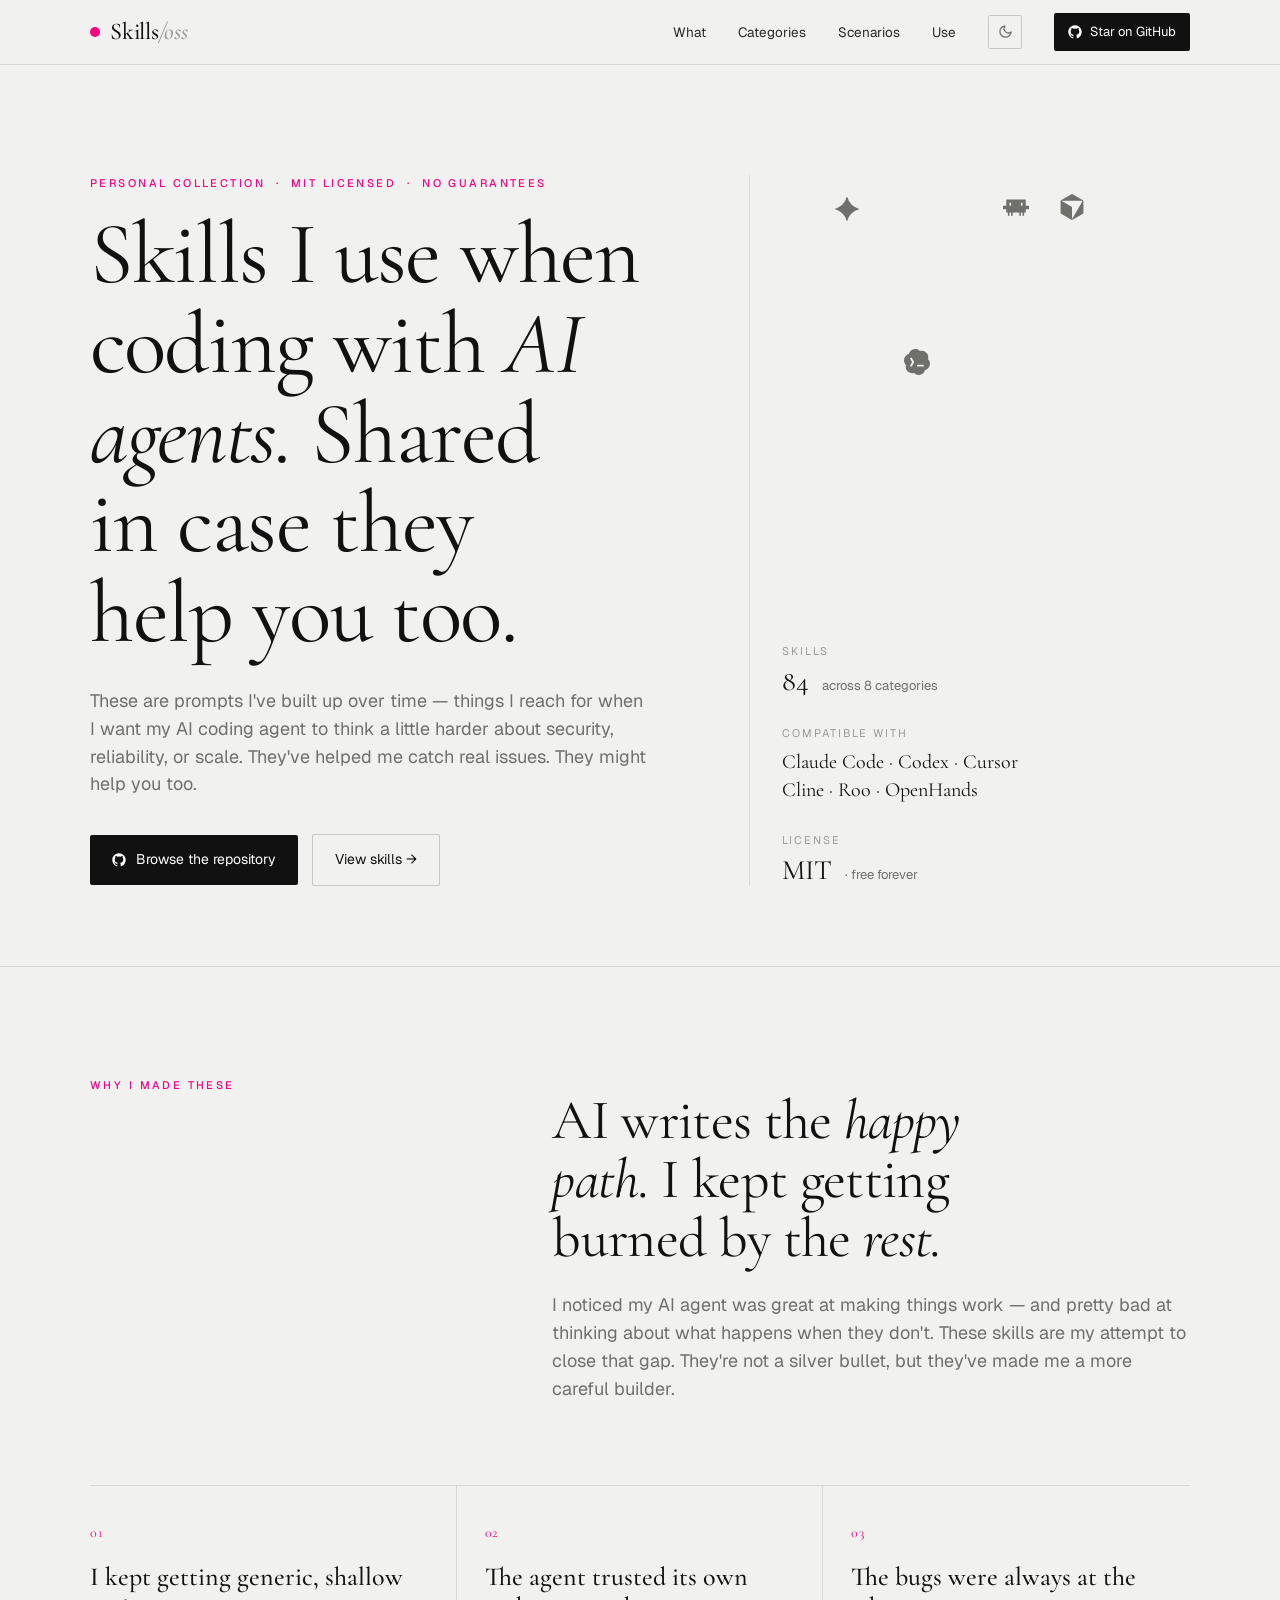
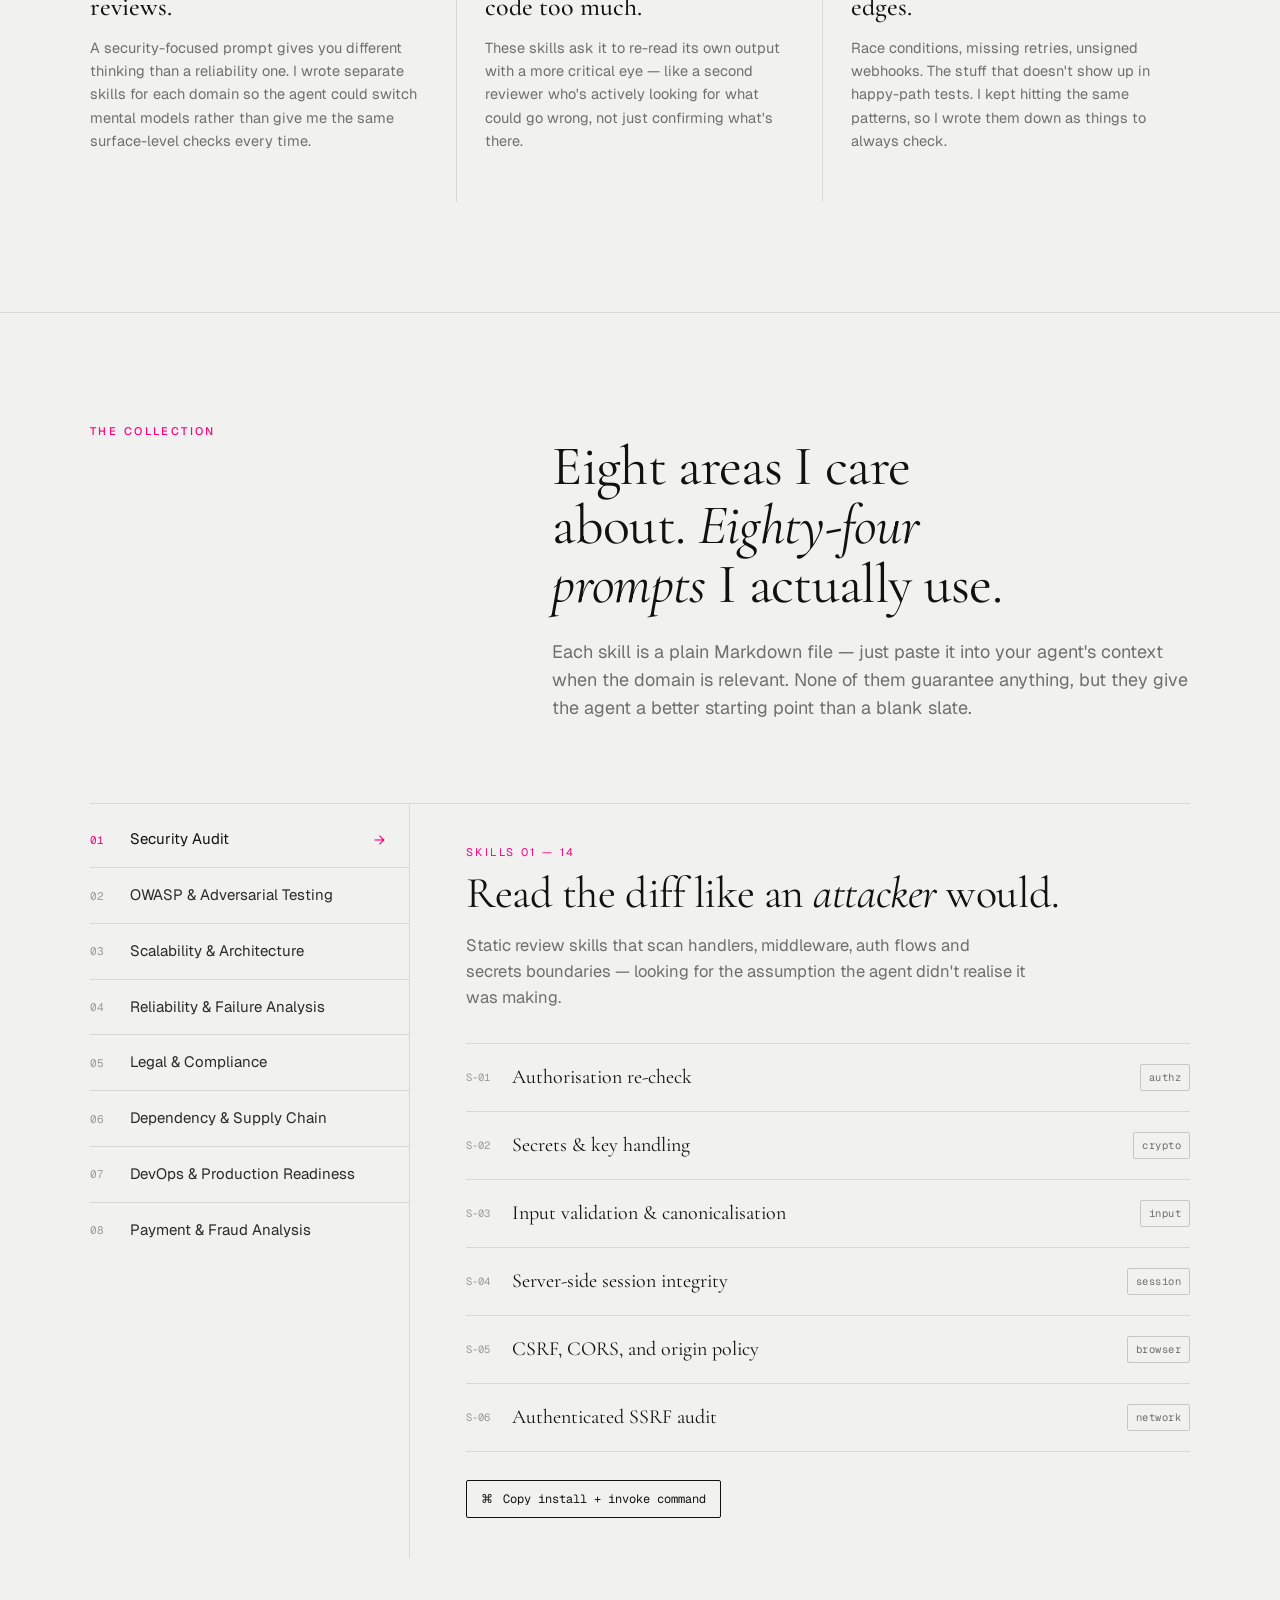
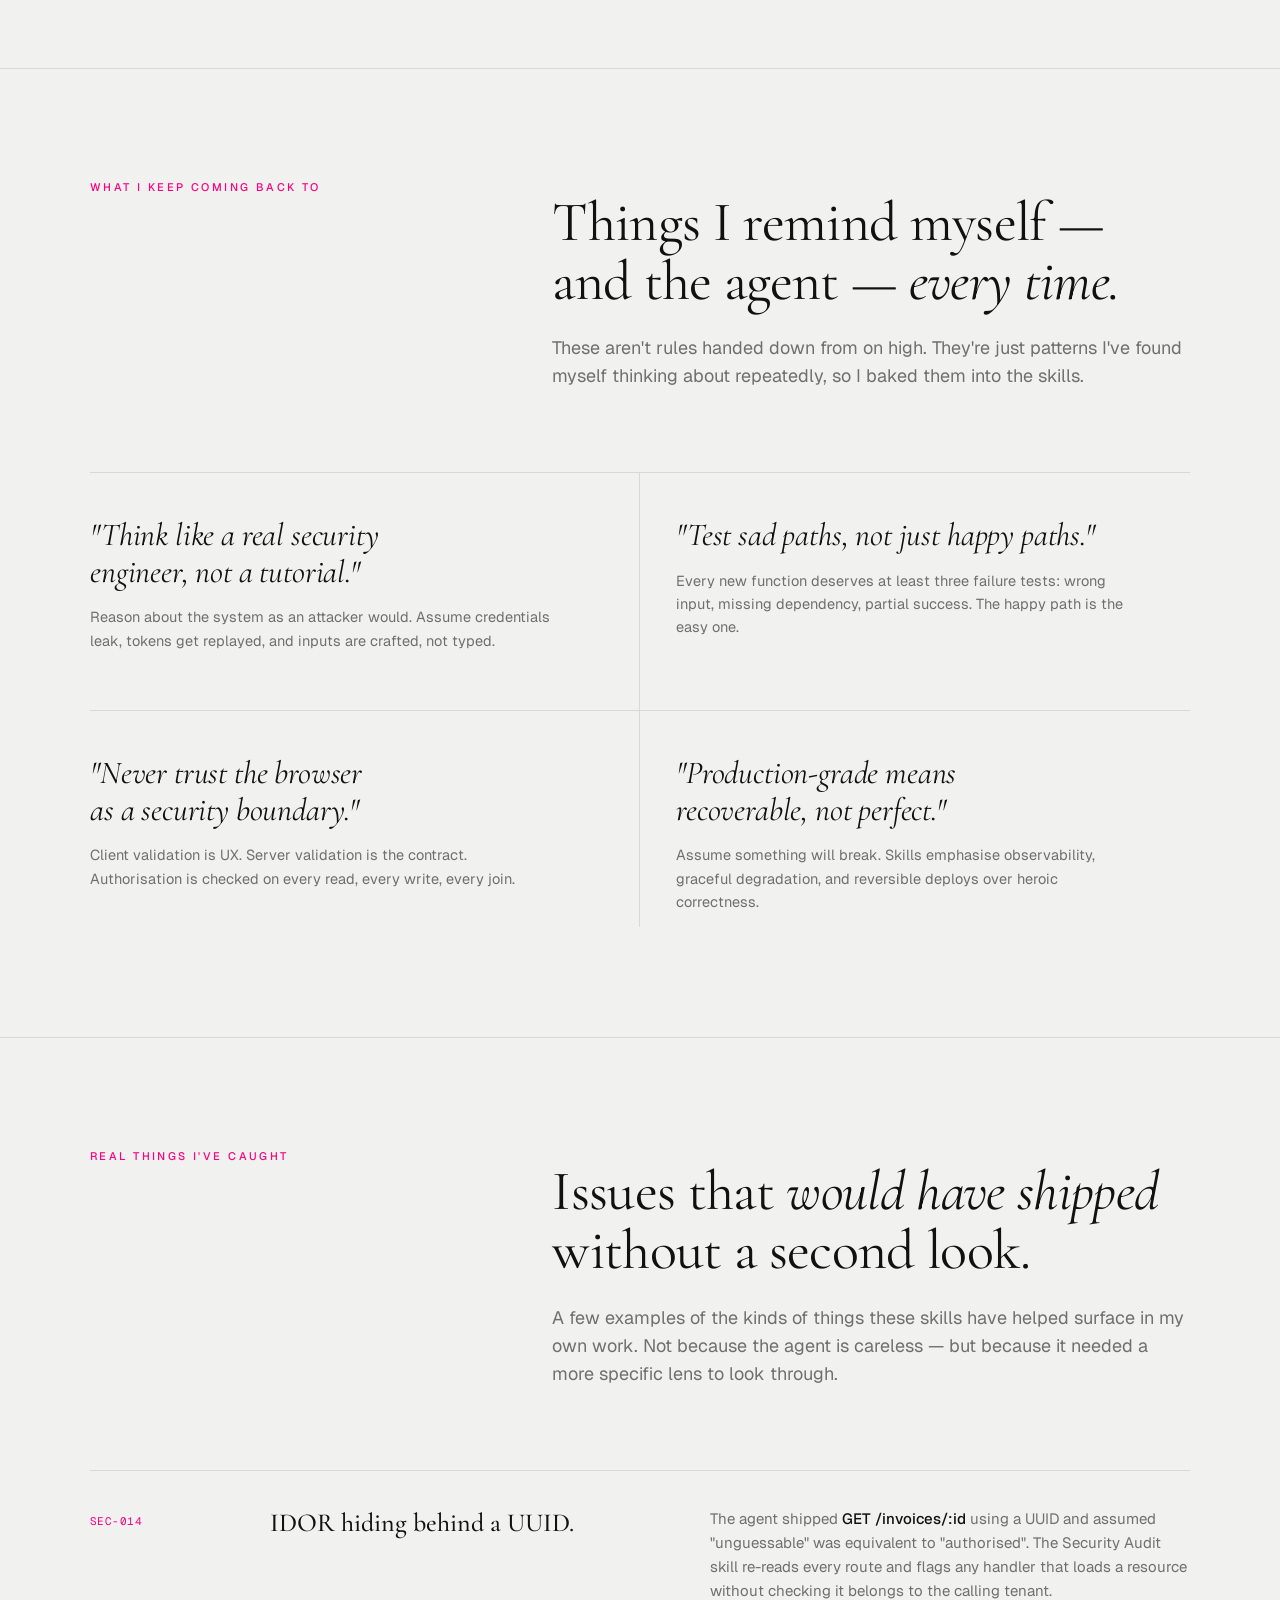
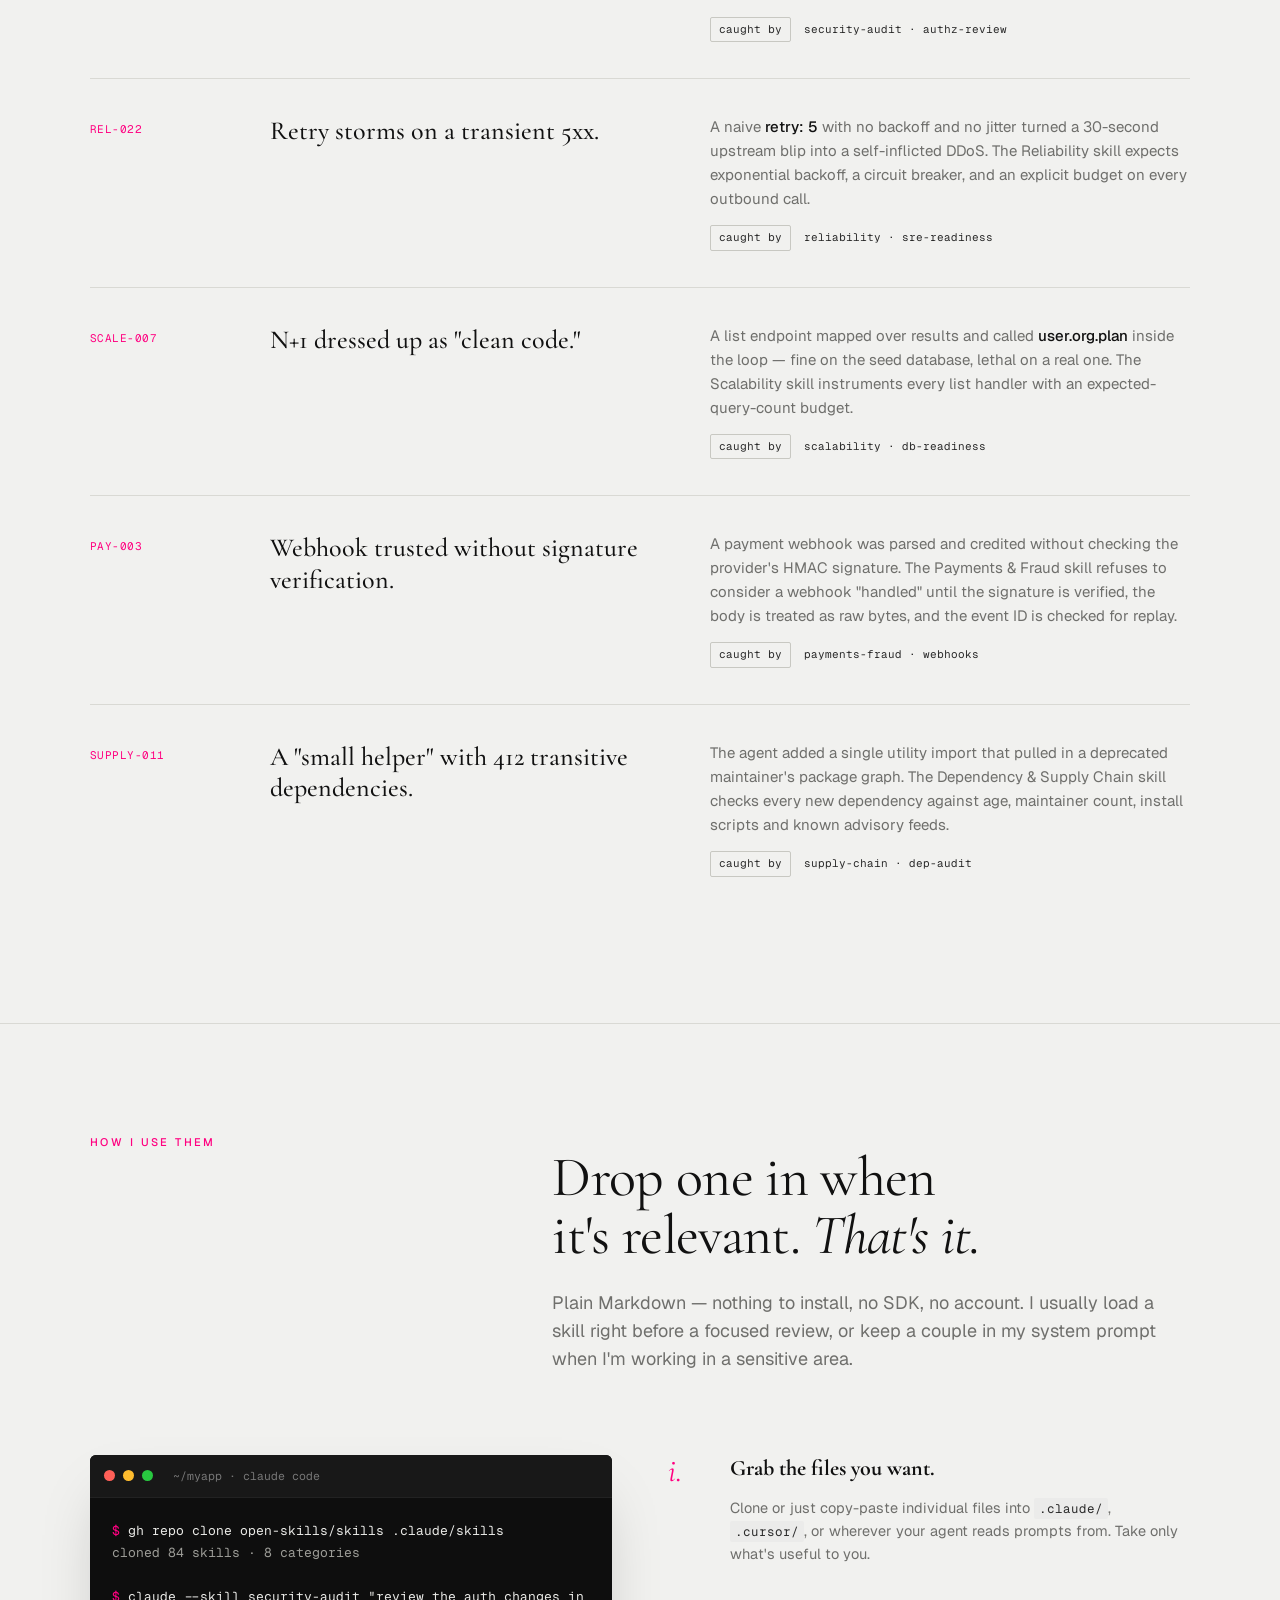
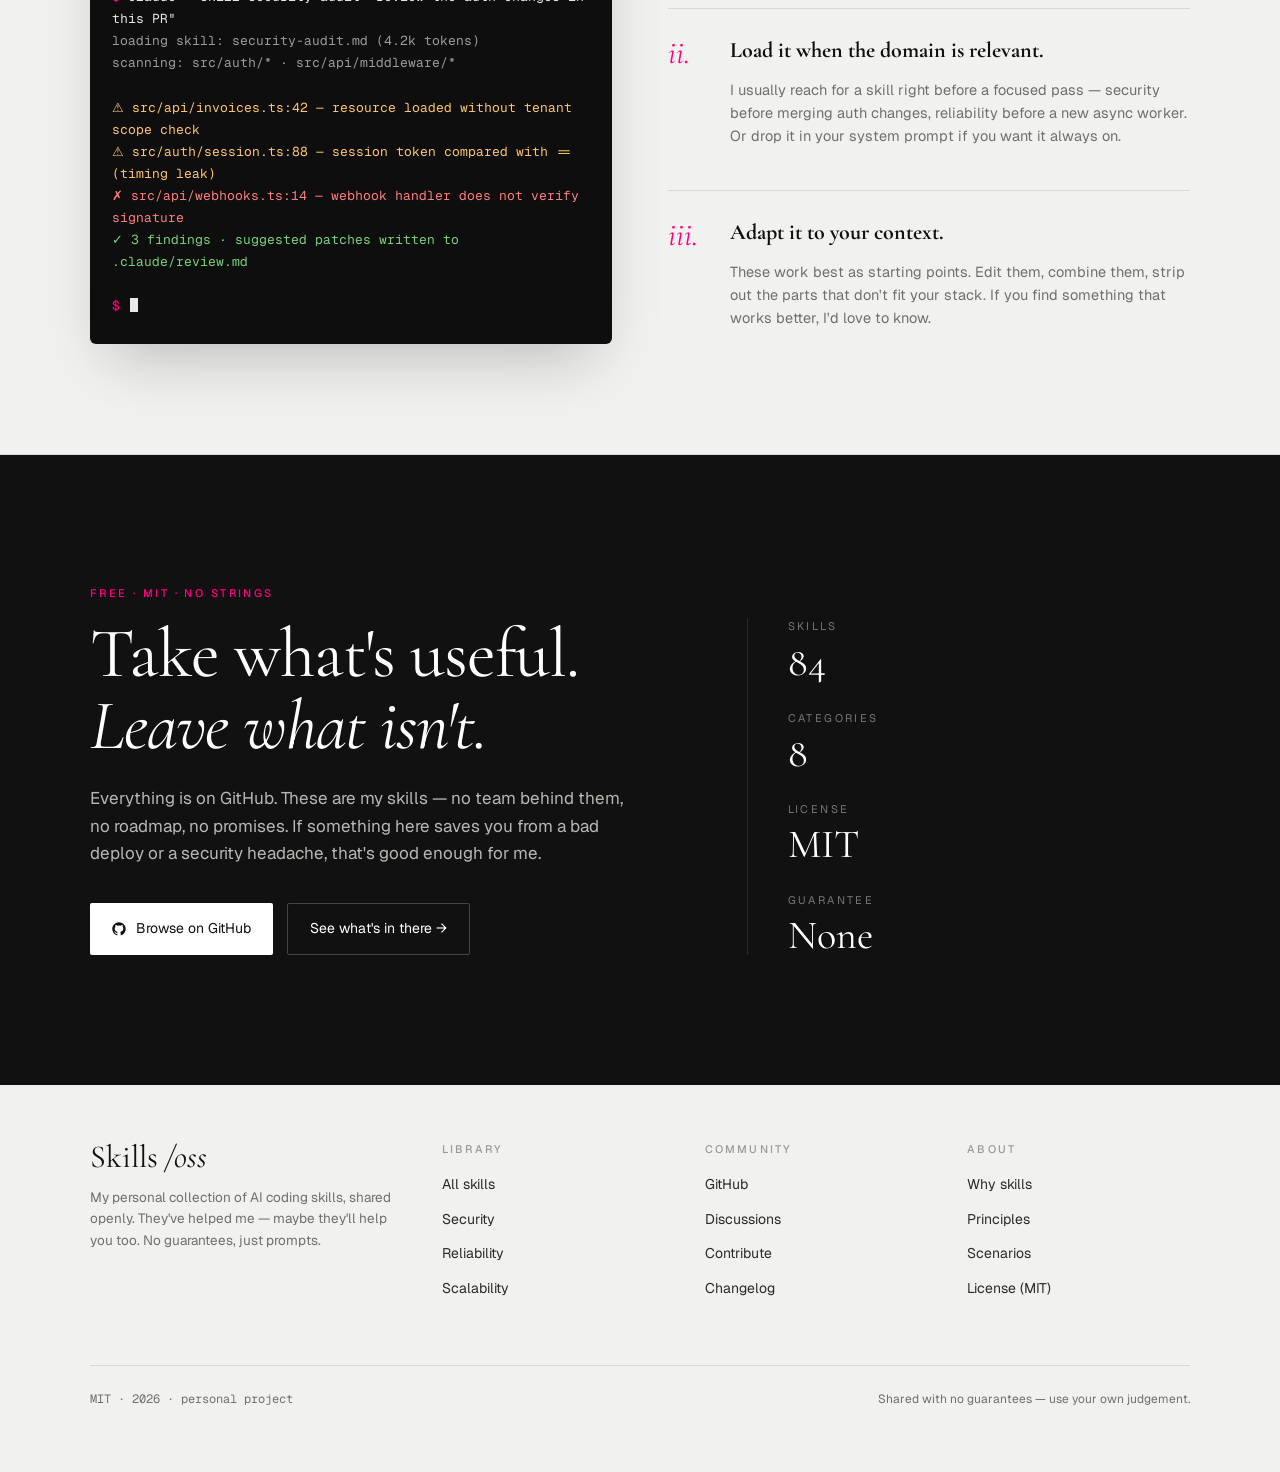
==== index.html @ 2e6bdf8b "Personalized site" ====
<!doctype html>
<html lang="en">

<head>
  <meta charset="utf-8" />
  <meta name="viewport" content="width=device-width, initial-scale=1" />
  <title>Skills — My personal AI coding skill prompts, shared openly</title>
  <meta name="description" content="A personal collection of AI coding skills I've built up over time. They've helped me catch real bugs. No guarantees — but maybe they'll help you too." />
  <link rel="preconnect" href="https://fonts.googleapis.com">
  <link rel="preconnect" href="https://fonts.gstatic.com" crossorigin>
  <link
    href="https://fonts.googleapis.com/css2?family=Cormorant+Garamond:ital,wght@0,400;0,500;0,600;1,400;1,500&family=Geist:wght@300;400;500;600&family=Geist+Mono:wght@400;500&display=swap"
    rel="stylesheet">
  <!-- Inline theme flash prevention — must stay inline to avoid FOUC -->
  <script>
    (function () {
      var t = localStorage.getItem('theme') || (window.matchMedia('(prefers-color-scheme: dark)').matches ? 'dark' : 'light');
      document.documentElement.dataset.theme = t;
    })();
  </script>
  <link rel="stylesheet" href="css/styles.css">
</head>

<body>

  <header class="nav">
    <div class="container nav-row">
      <a href="#" class="brand">
        <span class="brand-dot"></span>
        <span class="brand-name">Skills<span style="color: var(--muted-2); font-style: italic;">/oss</span></span>
      </a>
      <nav class="nav-links">
        <a href="#what">What</a>
        <a href="#categories">Categories</a>
        <a href="#scenarios">Scenarios</a>
        <a href="#use">Use</a>
        <button class="theme-toggle" id="theme-toggle" aria-label="Toggle dark mode">
          <svg class="icon-moon" width="15" height="15" viewBox="0 0 24 24" fill="none" stroke="currentColor"
            stroke-width="2" stroke-linecap="round" stroke-linejoin="round" aria-hidden="true">
            <path d="M21 12.79A9 9 0 1 1 11.21 3 7 7 0 0 0 21 12.79z" />
          </svg>
          <svg class="icon-sun" width="15" height="15" viewBox="0 0 24 24" fill="none" stroke="currentColor"
            stroke-width="2" stroke-linecap="round" stroke-linejoin="round" aria-hidden="true">
            <circle cx="12" cy="12" r="4" />
            <line x1="12" y1="2" x2="12" y2="6" />
            <line x1="12" y1="18" x2="12" y2="22" />
            <line x1="4.22" y1="4.22" x2="7.05" y2="7.05" />
            <line x1="16.95" y1="16.95" x2="19.78" y2="19.78" />
            <line x1="2" y1="12" x2="6" y2="12" />
            <line x1="18" y1="12" x2="22" y2="12" />
            <line x1="4.22" y1="19.78" x2="7.05" y2="16.95" />
            <line x1="16.95" y1="7.05" x2="19.78" y2="4.22" />
          </svg>
        </button>
        <a href="https://github.com" class="nav-cta" target="_blank" rel="noopener">
          <svg width="14" height="14" viewBox="0 0 24 24" fill="currentColor" aria-hidden="true">
            <path
              d="M12 .5C5.65.5.5 5.65.5 12c0 5.08 3.29 9.39 7.86 10.91.58.11.79-.25.79-.56 0-.28-.01-1.02-.02-2-3.2.7-3.88-1.54-3.88-1.54-.52-1.33-1.28-1.69-1.28-1.69-1.05-.72.08-.7.08-.7 1.16.08 1.77 1.19 1.77 1.19 1.03 1.76 2.7 1.25 3.36.96.1-.74.4-1.25.73-1.54-2.56-.29-5.25-1.28-5.25-5.69 0-1.26.45-2.28 1.18-3.09-.12-.29-.51-1.46.11-3.04 0 0 .97-.31 3.18 1.18a11.05 11.05 0 0 1 5.79 0c2.2-1.49 3.17-1.18 3.17-1.18.63 1.58.23 2.75.11 3.04.74.81 1.18 1.83 1.18 3.09 0 4.42-2.69 5.39-5.26 5.68.41.35.78 1.05.78 2.11 0 1.53-.01 2.76-.01 3.13 0 .31.21.68.8.56C20.21 21.39 23.5 17.08 23.5 12 23.5 5.65 18.35.5 12 .5z" />
          </svg>
          Star on GitHub
        </a>
      </nav>
    </div>
  </header>

  <main>

    <!-- HERO -->
    <section class="hero" style="border-bottom: 1px solid var(--rule);">
      <div class="container">
        <div class="hero-grid">
          <div>
            <div class="eyebrow">Personal collection &nbsp;·&nbsp; MIT Licensed &nbsp;·&nbsp; No guarantees</div>
            <h1>Skills I use when coding with <em>AI agents.</em> Shared in case they help you too.</h1>
            <p class="hero-sub">
              These are prompts I've built up over time — things I reach for when I want my
              AI coding agent to think a little harder about security, reliability, or scale.
              They've helped me catch real issues. They might help you too.
            </p>
            <div class="hero-actions">
              <a class="btn btn-primary" href="https://github.com" target="_blank" rel="noopener">
                <svg width="14" height="14" viewBox="0 0 24 24" fill="currentColor" aria-hidden="true">
                  <path
                    d="M12 .5C5.65.5.5 5.65.5 12c0 5.08 3.29 9.39 7.86 10.91.58.11.79-.25.79-.56 0-.28-.01-1.02-.02-2-3.2.7-3.88-1.54-3.88-1.54-.52-1.33-1.28-1.69-1.28-1.69-1.05-.72.08-.7.08-.7 1.16.08 1.77 1.19 1.77 1.19 1.03 1.76 2.7 1.25 3.36.96.1-.74.4-1.25.73-1.54-2.56-.29-5.25-1.28-5.25-5.69 0-1.26.45-2.28 1.18-3.09-.12-.29-.51-1.46.11-3.04 0 0 .97-.31 3.18 1.18a11.05 11.05 0 0 1 5.79 0c2.2-1.49 3.17-1.18 3.17-1.18.63 1.58.23 2.75.11 3.04.74.81 1.18 1.83 1.18 3.09 0 4.42-2.69 5.39-5.26 5.68.41.35.78 1.05.78 2.11 0 1.53-.01 2.76-.01 3.13 0 .31.21.68.8.56C20.21 21.39 23.5 17.08 23.5 12 23.5 5.65 18.35.5 12 .5z" />
                </svg>
                Browse the repository
              </a>
              <a class="btn btn-ghost" href="#categories">View skills →</a>
            </div>
          </div>

          <aside class="hero-meta">
            <!-- Chase animation -->
            <div class="hero-orbit">
              <div class="chase-arena" id="chase-arena">
                <div class="chase-logo" id="cl-0">
                  <svg fill="currentColor" fill-rule="evenodd" viewBox="0 0 24 24" aria-label="Claude Code">
                    <path clip-rule="evenodd"
                      d="M20.998 10.949H24v3.102h-3v3.028h-1.487V20H18v-2.921h-1.487V20H15v-2.921H9V20H7.488v-2.921H6V20H4.487v-2.921H3V14.05H0V10.95h3V5h17.998v5.949zM6 10.949h1.488V8.102H6v2.847zm10.51 0H18V8.102h-1.49v2.847z" />
                  </svg>
                </div>
                <div class="chase-logo" id="cl-1">
                  <svg fill="currentColor" fill-rule="evenodd" viewBox="0 0 24 24" aria-label="Cursor">
                    <path
                      d="M22.106 5.68L12.5.135a.998.998 0 00-.998 0L1.893 5.68a.84.84 0 00-.419.726v11.186c0 .3.16.577.42.727l9.607 5.547a.999.999 0 00.998 0l9.608-5.547a.84.84 0 00.42-.727V6.407a.84.84 0 00-.42-.726zm-.603 1.176L12.228 22.92c-.063.108-.228.064-.228-.061V12.34a.59.59 0 00-.295-.51l-9.11-5.26c-.107-.062-.063-.228.062-.228h18.55c.264 0 .428.286.296.514z" />
                  </svg>
                </div>
                <div class="chase-logo" id="cl-2">
                  <svg fill="currentColor" fill-rule="evenodd" viewBox="0 0 24 24" aria-label="Codex">
                    <path clip-rule="evenodd"
                      d="M8.086.457a6.105 6.105 0 013.046-.415c1.333.153 2.521.72 3.564 1.7a.117.117 0 00.107.029c1.408-.346 2.762-.224 4.061.366l.063.03.154.076c1.357.703 2.33 1.77 2.918 3.198.278.679.418 1.388.421 2.126a5.655 5.655 0 01-.18 1.631.167.167 0 00.04.155 5.982 5.982 0 011.578 2.891c.385 1.901-.01 3.615-1.183 5.14l-.182.22a6.063 6.063 0 01-2.934 1.851.162.162 0 00-.108.102c-.255.736-.511 1.364-.987 1.992-1.199 1.582-2.962 2.462-4.948 2.451-1.583-.008-2.986-.587-4.21-1.736a.145.145 0 00-.14-.032c-.518.167-1.04.191-1.604.185a5.924 5.924 0 01-2.595-.622 6.058 6.058 0 01-2.146-1.781c-.203-.269-.404-.522-.551-.821a7.74 7.74 0 01-.495-1.283 6.11 6.11 0 01-.017-3.064.166.166 0 00.008-.074.115.115 0 00-.037-.064 5.958 5.958 0 01-1.38-2.202 5.196 5.196 0 01-.333-1.589 6.915 6.915 0 01.188-2.132c.45-1.484 1.309-2.648 2.577-3.493.282-.188.55-.334.802-.438.286-.12.573-.22.861-.304a.129.129 0 00.087-.087A6.016 6.016 0 015.635 2.31C6.315 1.464 7.132.846 8.086.457zm-.804 7.85a.848.848 0 00-1.473.842l1.694 2.965-1.688 2.848a.849.849 0 001.46.864l1.94-3.272a.849.849 0 00.007-.854l-1.94-3.393zm5.446 6.24a.849.849 0 000 1.695h4.848a.849.849 0 000-1.696h-4.848z" />
                  </svg>
                </div>
                <div class="chase-logo" id="cl-3">
                  <svg fill="currentColor" fill-rule="evenodd" viewBox="0 0 24 24" aria-label="Gemini">
                    <path
                      d="M20.616 10.835a14.147 14.147 0 01-4.45-3.001 14.111 14.111 0 01-3.678-6.452.503.503 0 00-.975 0 14.134 14.134 0 01-3.679 6.452 14.155 14.155 0 01-4.45 3.001c-.65.28-1.318.505-2.002.678a.502.502 0 000 .975c.684.172 1.35.397 2.002.677a14.147 14.147 0 014.45 3.001 14.112 14.112 0 013.679 6.453.502.502 0 00.975 0c.172-.685.397-1.351.677-2.003a14.145 14.145 0 013.001-4.45 14.113 14.113 0 016.453-3.678.503.503 0 000-.975 13.245 13.245 0 01-2.003-.678z" />
                  </svg>
                </div>
              </div>
            </div>

            <!-- Stats -->
            <div class="hero-stats">
              <div class="meta-row">
                <span class="meta-k">Skills</span>
                <span class="meta-v">84 <small>across 8 categories</small></span>
              </div>
              <div class="meta-row">
                <span class="meta-k">Compatible with</span>
                <span class="meta-v" style="font-size: 20px; line-height:1.4;">
                  Claude Code · Codex · Cursor<br />
                  Cline · Roo · OpenHands
                </span>
              </div>
              <div class="meta-row">
                <span class="meta-k">License</span>
                <span class="meta-v">MIT <small>· free forever</small></span>
              </div>
            </div>
          </aside>
        </div>
      </div>
    </section>

    <!-- WHAT / PROBLEM -->
    <section id="what">
      <div class="container">
        <div class="sec-head">
          <div class="label">
            <div class="eyebrow">Why I made these</div>
          </div>
          <div>
            <h2 class="sec-title">AI writes the <em>happy path.</em> I kept getting burned by the <em>rest.</em></h2>
            <p class="sec-lede">
              I noticed my AI agent was great at making things work — and pretty bad at thinking
              about what happens when they don't. These skills are my attempt to close that gap.
              They're not a silver bullet, but they've made me a more careful builder.
            </p>
          </div>
        </div>

        <div class="problem-grid">
          <div class="problem-cell">
            <div class="problem-num">01</div>
            <h3 class="problem-h">I kept getting generic, shallow reviews.</h3>
            <p class="problem-p">
              A security-focused prompt gives you different thinking than a reliability one.
              I wrote separate skills for each domain so the agent could switch mental models
              rather than give me the same surface-level checks every time.
            </p>
          </div>
          <div class="problem-cell">
            <div class="problem-num">02</div>
            <h3 class="problem-h">The agent trusted its own code too much.</h3>
            <p class="problem-p">
              These skills ask it to re-read its own output with a more critical eye —
              like a second reviewer who's actively looking for what could go wrong,
              not just confirming what's there.
            </p>
          </div>
          <div class="problem-cell">
            <div class="problem-num">03</div>
            <h3 class="problem-h">The bugs were always at the edges.</h3>
            <p class="problem-p">
              Race conditions, missing retries, unsigned webhooks. The stuff that
              doesn't show up in happy-path tests. I kept hitting the same patterns,
              so I wrote them down as things to always check.
            </p>
          </div>
        </div>
      </div>
    </section>

    <!-- CATEGORIES -->
    <section id="categories">
      <div class="container">
        <div class="sec-head">
          <div class="label">
            <div class="eyebrow">The collection</div>
          </div>
          <div>
            <h2 class="sec-title">Eight areas I care about. <em>Eighty-four prompts</em> I actually use.</h2>
            <p class="sec-lede">
              Each skill is a plain Markdown file — just paste it into your agent's context
              when the domain is relevant. None of them guarantee anything, but they give
              the agent a better starting point than a blank slate.
            </p>
          </div>
        </div>

        <div class="cats" id="cats">
          <div class="cat-list" role="tablist" aria-label="Skill categories" id="cat-list">
            <!-- filled by JS -->
          </div>
          <div class="cat-detail" id="cat-detail">
            <!-- filled by JS -->
          </div>
        </div>
      </div>
    </section>

    <!-- PRINCIPLES -->
    <section id="principles">
      <div class="container">
        <div class="sec-head">
          <div class="label">
            <div class="eyebrow">What I keep coming back to</div>
          </div>
          <div>
            <h2 class="sec-title">Things I remind myself — and the agent — <em>every time.</em></h2>
            <p class="sec-lede">
              These aren't rules handed down from on high. They're just patterns I've
              found myself thinking about repeatedly, so I baked them into the skills.
            </p>
          </div>
        </div>

        <div class="principles">
          <div class="pr">
            <p class="pr-q">"Think like a real security engineer, not a tutorial."</p>
            <p class="pr-d">Reason about the system as an attacker would. Assume credentials leak,
              tokens get replayed, and inputs are crafted, not typed.</p>
          </div>
          <div class="pr">
            <p class="pr-q">"Test sad paths, not just happy paths."</p>
            <p class="pr-d">Every new function deserves at least three failure tests:
              wrong input, missing dependency, partial success. The happy path is the easy one.</p>
          </div>
          <div class="pr">
            <p class="pr-q">"Never trust the browser as a security boundary."</p>
            <p class="pr-d">Client validation is UX. Server validation is the contract.
              Authorisation is checked on every read, every write, every join.</p>
          </div>
          <div class="pr">
            <p class="pr-q">"Production-grade means recoverable, not perfect."</p>
            <p class="pr-d">Assume something will break. Skills emphasise observability,
              graceful degradation, and reversible deploys over heroic correctness.</p>
          </div>
        </div>
      </div>
    </section>

    <!-- SCENARIOS -->
    <section id="scenarios">
      <div class="container">
        <div class="sec-head">
          <div class="label">
            <div class="eyebrow">Real things I've caught</div>
          </div>
          <div>
            <h2 class="sec-title">Issues that <em>would have shipped</em> without a second look.</h2>
            <p class="sec-lede">
              A few examples of the kinds of things these skills have helped surface
              in my own work. Not because the agent is careless — but because it
              needed a more specific lens to look through.
            </p>
          </div>
        </div>

        <div class="scenarios">
          <article class="scn">
            <div class="scn-tag">SEC-014</div>
            <h3 class="scn-h">IDOR hiding behind a UUID.</h3>
            <div class="scn-body">
              The agent shipped <strong>GET&nbsp;/invoices/:id</strong> using a UUID and assumed
              "unguessable" was equivalent to "authorised". The Security Audit skill
              re-reads every route and flags any handler that loads a resource
              without checking it belongs to the calling tenant.
              <div class="scn-foot"><span class="pill">caught by</span> security-audit · authz-review</div>
            </div>
          </article>

          <article class="scn">
            <div class="scn-tag">REL-022</div>
            <h3 class="scn-h">Retry storms on a transient 5xx.</h3>
            <div class="scn-body">
              A naive <strong>retry: 5</strong> with no backoff and no jitter turned a 30-second
              upstream blip into a self-inflicted DDoS. The Reliability skill expects
              exponential backoff, a circuit breaker, and an explicit budget on every
              outbound call.
              <div class="scn-foot"><span class="pill">caught by</span> reliability · sre-readiness</div>
            </div>
          </article>

          <article class="scn">
            <div class="scn-tag">SCALE-007</div>
            <h3 class="scn-h">N+1 dressed up as "clean code."</h3>
            <div class="scn-body">
              A list endpoint mapped over results and called <strong>user.org.plan</strong> inside the
              loop — fine on the seed database, lethal on a real one. The Scalability
              skill instruments every list handler with an expected-query-count budget.
              <div class="scn-foot"><span class="pill">caught by</span> scalability · db-readiness</div>
            </div>
          </article>

          <article class="scn">
            <div class="scn-tag">PAY-003</div>
            <h3 class="scn-h">Webhook trusted without signature verification.</h3>
            <div class="scn-body">
              A payment webhook was parsed and credited without checking the provider's
              HMAC signature. The Payments &amp; Fraud skill refuses to consider a webhook
              "handled" until the signature is verified, the body is treated as raw bytes,
              and the event ID is checked for replay.
              <div class="scn-foot"><span class="pill">caught by</span> payments-fraud · webhooks</div>
            </div>
          </article>

          <article class="scn">
            <div class="scn-tag">SUPPLY-011</div>
            <h3 class="scn-h">A "small helper" with 412 transitive dependencies.</h3>
            <div class="scn-body">
              The agent added a single utility import that pulled in a deprecated maintainer's
              package graph. The Dependency &amp; Supply Chain skill checks every new dependency
              against age, maintainer count, install scripts and known advisory feeds.
              <div class="scn-foot"><span class="pill">caught by</span> supply-chain · dep-audit</div>
            </div>
          </article>
        </div>
      </div>
    </section>

    <!-- USAGE -->
    <section id="use">
      <div class="container">
        <div class="sec-head">
          <div class="label">
            <div class="eyebrow">How I use them</div>
          </div>
          <div>
            <h2 class="sec-title">Drop one in when it's relevant. <em>That's it.</em></h2>
            <p class="sec-lede">
              Plain Markdown — nothing to install, no SDK, no account. I usually load
              a skill right before a focused review, or keep a couple in my system
              prompt when I'm working in a sensitive area.
            </p>
          </div>
        </div>

        <div class="usage">
          <div class="terminal" aria-hidden="true">
            <div class="term-bar">
              <span class="d"></span><span class="d"></span><span class="d"></span>
              <span class="tt">~/myapp · claude code</span>
            </div>
            <div class="term-body">
              <div><span class="pp">$</span> <span class="cmd">gh repo clone open-skills/skills .claude/skills</span>
              </div>
              <div class="out"> cloned 84 skills · 8 categories</div>
              <br />
              <div><span class="pp">$</span> <span class="cmd">claude --skill security-audit "review the auth changes in
                  this PR"</span></div>
              <div class="out"> loading skill: security-audit.md (4.2k tokens)</div>
              <div class="out"> scanning: src/auth/* · src/api/middleware/*</div>
              <br />
              <div class="warn"> ⚠ src/api/invoices.ts:42 — resource loaded without tenant scope check</div>
              <div class="warn"> ⚠ src/auth/session.ts:88 — session token compared with == (timing leak)</div>
              <div class="err"> ✗ src/api/webhooks.ts:14 — webhook handler does not verify signature</div>
              <div class="ok"> ✓ 3 findings · suggested patches written to .claude/review.md</div>
              <br />
              <div><span class="pp">$</span> <span class="cursor"></span></div>
            </div>
          </div>

          <div class="usage-list">
            <div class="ustep">
              <div class="ustep-n">i.</div>
              <div>
                <h4 class="ustep-h">Grab the files you want.</h4>
                <p class="ustep-p">
                  Clone or just copy-paste individual files into <code>.claude/</code>,
                  <code>.cursor/</code>, or wherever your agent reads prompts from.
                  Take only what's useful to you.
                </p>
              </div>
            </div>
            <div class="ustep">
              <div class="ustep-n">ii.</div>
              <div>
                <h4 class="ustep-h">Load it when the domain is relevant.</h4>
                <p class="ustep-p">
                  I usually reach for a skill right before a focused pass — security
                  before merging auth changes, reliability before a new async worker.
                  Or drop it in your system prompt if you want it always on.
                </p>
              </div>
            </div>
            <div class="ustep">
              <div class="ustep-n">iii.</div>
              <div>
                <h4 class="ustep-h">Adapt it to your context.</h4>
                <p class="ustep-p">
                  These work best as starting points. Edit them, combine them, strip
                  out the parts that don't fit your stack. If you find something
                  that works better, I'd love to know.
                </p>
              </div>
            </div>
          </div>
        </div>
      </div>
    </section>

    <!-- CTA -->
    <section class="cta" id="github">
      <div class="container">
        <div>
          <div class="eyebrow">Free · MIT · No strings</div>
          <h2>Take what's useful. <em>Leave what isn't.</em></h2>
          <p>
            Everything is on GitHub. These are my skills — no team behind them,
            no roadmap, no promises. If something here saves you from a bad deploy
            or a security headache, that's good enough for me.
          </p>
          <div class="cta-actions">
            <a class="btn btn-primary" href="https://github.com" target="_blank" rel="noopener">
              <svg width="14" height="14" viewBox="0 0 24 24" fill="currentColor" aria-hidden="true">
                <path
                  d="M12 .5C5.65.5.5 5.65.5 12c0 5.08 3.29 9.39 7.86 10.91.58.11.79-.25.79-.56 0-.28-.01-1.02-.02-2-3.2.7-3.88-1.54-3.88-1.54-.52-1.33-1.28-1.69-1.28-1.69-1.05-.72.08-.7.08-.7 1.16.08 1.77 1.19 1.77 1.19 1.03 1.76 2.7 1.25 3.36.96.1-.74.4-1.25.73-1.54-2.56-.29-5.25-1.28-5.25-5.69 0-1.26.45-2.28 1.18-3.09-.12-.29-.51-1.46.11-3.04 0 0 .97-.31 3.18 1.18a11.05 11.05 0 0 1 5.79 0c2.2-1.49 3.17-1.18 3.17-1.18.63 1.58.23 2.75.11 3.04.74.81 1.18 1.83 1.18 3.09 0 4.42-2.69 5.39-5.26 5.68.41.35.78 1.05.78 2.11 0 1.53-.01 2.76-.01 3.13 0 .31.21.68.8.56C20.21 21.39 23.5 17.08 23.5 12 23.5 5.65 18.35.5 12 .5z" />
              </svg>
              Browse on GitHub
            </a>
            <a class="btn btn-ghost" href="https://github.com" target="_blank" rel="noopener">See what's in there →</a>
          </div>
        </div>
        <div class="cta-stats">
          <div class="cta-stat">
            <div class="k">Skills</div>
            <div class="v">84</div>
          </div>
          <div class="cta-stat">
            <div class="k">Categories</div>
            <div class="v">8</div>
          </div>
          <div class="cta-stat">
            <div class="k">License</div>
            <div class="v">MIT</div>
          </div>
          <div class="cta-stat">
            <div class="k">Guarantee</div>
            <div class="v">None</div>
          </div>
        </div>
      </div>
    </section>

  </main>

  <footer>
    <div class="container">
      <div class="ft">
        <div>
          <div class="ft-brand">Skills <em>/oss</em></div>
          <p>My personal collection of AI coding skills, shared openly. They've helped me —
            maybe they'll help you too. No guarantees, just prompts.</p>
        </div>
        <div>
          <h4>Library</h4>
          <ul>
            <li><a href="#categories">All skills</a></li>
            <li><a href="#categories">Security</a></li>
            <li><a href="#categories">Reliability</a></li>
            <li><a href="#categories">Scalability</a></li>
          </ul>
        </div>
        <div>
          <h4>Community</h4>
          <ul>
            <li><a href="https://github.com">GitHub</a></li>
            <li><a href="https://github.com">Discussions</a></li>
            <li><a href="https://github.com">Contribute</a></li>
            <li><a href="https://github.com">Changelog</a></li>
          </ul>
        </div>
        <div>
          <h4>About</h4>
          <ul>
            <li><a href="#what">Why skills</a></li>
            <li><a href="#principles">Principles</a></li>
            <li><a href="#scenarios">Scenarios</a></li>
            <li><a href="https://github.com">License (MIT)</a></li>
          </ul>
        </div>
      </div>
      <div class="ft-bot">
        <div class="l">MIT · 2026 · personal project</div>
        <div>Shared with no guarantees — use your own judgement.</div>
      </div>
    </div>
  </footer>

  <script src="js/app.js"></script>
  <script src="js/chase.js"></script>

</body>

</html>
---- css/styles.css ----
:root {
  --bg: #f1f1ef;
  --bg-2: #ebebea;
  --paper: #f7f7f5;
  --ink: #111111;
  --ink-2: #2a2a2a;
  --muted: #6f6f6c;
  --muted-2: #9a9a96;
  --rule: #d9d9d4;
  --rule-2: #c8c8c2;
  --accent: #ff0080;
  --accent-ink: #d9006e;

  --serif: "Cormorant Garamond", "EB Garamond", Georgia, serif;
  --sans: "Geist", ui-sans-serif, system-ui, -apple-system, "Helvetica Neue", Arial, sans-serif;
  --mono: "Geist Mono", ui-monospace, "SFMono-Regular", Menlo, monospace;
}

* {
  box-sizing: border-box;
}

html,
body {
  margin: 0;
  padding: 0;
}

html {
  scroll-behavior: smooth;
}

body {
  font-family: var(--sans);
  background: var(--bg);
  color: var(--ink);
  font-size: 16px;
  line-height: 1.55;
  -webkit-font-smoothing: antialiased;
  text-rendering: optimizeLegibility;
}

[data-theme="dark"] {
  --bg: #111110;
  --bg-2: #1b1b19;
  --paper: #0d0d0c;
  --ink: #f0f0ee;
  --ink-2: #ccccca;
  --muted: #7a7a77;
  --muted-2: #4f4f4c;
  --rule: #2a2a28;
  --rule-2: #363634;
  --accent: #ff0080;
  --accent-ink: #ff3d96;
}

/* CTA section has background: var(--ink) which flips in dark mode — pin it dark */
[data-theme="dark"] .cta {
  background: #0a0a09;
}

/* nav-cta uses background: var(--ink) + hardcoded color:#fff — both go white in dark */
[data-theme="dark"] .nav-cta {
  background: var(--ink);
  color: var(--bg);
}

[data-theme="dark"] .nav-cta:hover {
  background: #fff;
  color: #111;
}

/* toggle border needs more contrast on dark nav */
[data-theme="dark"] .theme-toggle {
  border-color: var(--muted-2);
}

[data-theme="dark"] .theme-toggle:hover {
  border-color: var(--ink);
}

/* btn-primary: --ink flips to light in dark mode; text was hardcoded #fff → white on white */
[data-theme="dark"] .btn-primary {
  color: var(--bg);
}

[data-theme="dark"] .btn-primary:hover {
  background: #fff;
  color: #111;
}

/* copy-btn hover: background: var(--ink) = light; color: #fff = white on white */
[data-theme="dark"] .copy-btn:hover {
  color: var(--bg);
}

body {
  transition: background-color .25s ease, color .25s ease;
}

/* ---------- Theme toggle ---------- */
.theme-toggle {
  display: inline-flex;
  align-items: center;
  justify-content: center;
  width: 34px;
  height: 34px;
  background: transparent;
  border: 1px solid var(--rule-2);
  border-radius: 2px;
  color: var(--muted);
  padding: 0;
  flex-shrink: 0;
  transition: border-color .2s ease, color .2s ease;
}

.theme-toggle:hover {
  border-color: var(--ink);
  color: var(--ink);
}

.icon-sun {
  display: none;
}

.icon-moon {
  display: block;
}

[data-theme="dark"] .icon-sun {
  display: block;
}

[data-theme="dark"] .icon-moon {
  display: none;
}

::selection {
  background: var(--accent);
  color: #fff;
}

a {
  color: inherit;
  text-decoration: none;
}

button {
  font-family: inherit;
  cursor: pointer;
}

.container {
  max-width: 1180px;
  margin: 0 auto;
  padding: 0 40px;
}

/* ---------- Nav ---------- */
.nav {
  position: sticky;
  top: 0;
  z-index: 50;
  background: color-mix(in oklab, var(--bg) 88%, transparent);
  backdrop-filter: blur(10px);
  -webkit-backdrop-filter: blur(10px);
  border-bottom: 1px solid var(--rule);
}

.nav-row {
  display: flex;
  align-items: center;
  justify-content: space-between;
  height: 64px;
}

.brand {
  display: flex;
  align-items: center;
  gap: 10px;
  font-family: var(--serif);
  font-size: 24px;
  letter-spacing: -0.01em;
}

.brand-dot {
  width: 10px;
  height: 10px;
  background: var(--accent);
  border-radius: 50%;
  display: inline-block;
}

.brand-name {
  font-weight: 500;
}

.nav-links {
  display: flex;
  align-items: center;
  gap: 32px;
  font-size: 13.5px;
  color: var(--ink-2);
}

.nav-links a:hover {
  color: var(--accent-ink);
}

.nav-cta {
  display: inline-flex;
  align-items: center;
  gap: 8px;
  padding: 9px 14px;
  background: var(--ink);
  color: #fff;
  border-radius: 2px;
  font-size: 13px;
  transition: background .2s ease;
}

.nav-cta:hover {
  background: #000;
}

/* ---------- Eyebrow ---------- */
.eyebrow {
  font-size: 11px;
  letter-spacing: 0.22em;
  text-transform: uppercase;
  color: var(--accent);
  font-weight: 500;
}

/* ---------- Hero ---------- */
.hero {
  padding: 110px 0 80px;
  border-bottom: 1px solid var(--rule);
}

.hero-grid {
  display: grid;
  grid-template-columns: 1.35fr 1fr;
  gap: 64px;
  align-items: start;
}

.hero h1 {
  font-family: var(--serif);
  font-weight: 400;
  font-size: clamp(48px, 7vw, 88px);
  line-height: 1.02;
  letter-spacing: -0.015em;
  margin: 18px 0 28px;
  color: var(--ink);
  text-wrap: balance;
}

.hero h1 em {
  font-style: italic;
  font-weight: 400;
  color: var(--ink);
}

.hero-sub {
  font-size: 18px;
  line-height: 1.55;
  color: var(--muted);
  max-width: 560px;
  margin: 0 0 36px;
}

.hero-actions {
  display: flex;
  gap: 14px;
  align-items: center;
}

.btn {
  display: inline-flex;
  align-items: center;
  gap: 10px;
  padding: 14px 22px;
  font-size: 14px;
  border: 0;
  border-radius: 2px;
  transition: transform .15s ease, background .2s ease, color .2s ease;
}

.btn-primary {
  background: var(--ink);
  color: #fff;
}

.btn-primary:hover {
  background: #000;
  transform: translateY(-1px);
}

.btn-ghost {
  background: transparent;
  color: var(--ink);
  border: 1px solid var(--rule-2);
}

.btn-ghost:hover {
  border-color: var(--ink);
}

.hero-meta {
  border-left: 1px solid var(--rule);
  padding-left: 32px;
  align-self: stretch;
  display: flex;
  flex-direction: column;
  justify-content: space-between;
}

.hero-stats {
  display: flex;
  flex-direction: column;
  gap: 28px;
}

/* ---------- Hero chase ---------- */
.hero-orbit {
  display: block;
  width: 100%;
  margin-bottom: 4px;
}

.chase-arena {
  position: relative;
  width: 100%;
  height: 220px;
  overflow: hidden;
  border-radius: 2px;
}

.chase-logo {
  position: absolute;
  width: 26px;
  height: 26px;
  color: var(--muted);
  display: flex;
  align-items: center;
  justify-content: center;
  pointer-events: none;
  user-select: none;
}

.chase-logo svg {
  width: 26px;
  height: 26px;
  display: block;
}

.meta-row {
  display: flex;
  flex-direction: column;
  gap: 6px;
}

.meta-k {
  font-size: 11px;
  letter-spacing: 0.18em;
  text-transform: uppercase;
  color: var(--muted-2);
}

.meta-v {
  font-family: var(--serif);
  font-size: 28px;
  color: var(--ink);
  line-height: 1.1;
}

.meta-v small {
  font-family: var(--sans);
  font-size: 13px;
  color: var(--muted);
  margin-left: 6px;
}

/* ---------- Section base ---------- */
section {
  padding: 110px 0;
  border-bottom: 1px solid var(--rule);
}

.sec-head {
  display: grid;
  grid-template-columns: 1fr 1.6fr;
  gap: 64px;
  margin-bottom: 64px;
  align-items: start;
}

.sec-head .label {
  position: sticky;
  top: 96px;
}

.sec-title {
  font-family: var(--serif);
  font-weight: 400;
  font-size: clamp(36px, 4.4vw, 56px);
  line-height: 1.05;
  letter-spacing: -0.012em;
  margin: 14px 0 24px;
  color: var(--ink);
  text-wrap: balance;
}

.sec-title em {
  font-style: italic;
}

.sec-lede {
  font-size: 18px;
  color: var(--muted);
  max-width: 640px;
  line-height: 1.55;
}

/* ---------- Problem section ---------- */
.problem-grid {
  display: grid;
  grid-template-columns: repeat(3, 1fr);
  gap: 0;
  border-top: 1px solid var(--rule);
}

.problem-cell {
  padding: 36px 28px 36px 0;
  border-right: 1px solid var(--rule);
}

.problem-cell:last-child {
  border-right: 0;
  padding-right: 0;
}

.problem-cell:nth-child(n+2) {
  padding-left: 28px;
}

.problem-num {
  font-family: var(--serif);
  font-size: 14px;
  color: var(--accent);
  letter-spacing: 0.04em;
  margin-bottom: 18px;
}

.problem-h {
  font-family: var(--serif);
  font-size: 26px;
  line-height: 1.15;
  margin: 0 0 12px;
  color: var(--ink);
  font-weight: 500;
}

.problem-p {
  font-size: 14.5px;
  color: var(--muted);
  line-height: 1.6;
}

/* ---------- Categories ---------- */
.cats {
  display: grid;
  grid-template-columns: 320px 1fr;
  border-top: 1px solid var(--rule);
}

.cat-list {
  border-right: 1px solid var(--rule);
  padding: 8px 0 0 0;
}

.cat-item {
  display: grid;
  grid-template-columns: 40px 1fr auto;
  align-items: center;
  width: 100%;
  background: transparent;
  border: 0;
  text-align: left;
  padding: 18px 24px 18px 0;
  color: var(--ink-2);
  border-bottom: 1px solid var(--rule);
  transition: color .15s ease, background .15s ease;
  font-family: var(--sans);
}

.cat-item:last-child {
  border-bottom: 0;
}

.cat-num {
  font-family: var(--mono);
  font-size: 11px;
  color: var(--muted-2);
  letter-spacing: 0.04em;
}

.cat-name {
  font-size: 15px;
  line-height: 1.25;
}

.cat-arrow {
  color: var(--muted-2);
  font-size: 14px;
  opacity: 0;
  transform: translateX(-6px);
  transition: opacity .2s ease, transform .2s ease, color .2s ease;
}

.cat-item:hover {
  color: var(--ink);
}

.cat-item:hover .cat-arrow {
  opacity: 1;
  transform: translateX(0);
  color: var(--accent);
}

.cat-item.is-active {
  color: var(--ink);
  background: transparent;
}

.cat-item.is-active .cat-num {
  color: var(--accent);
}

.cat-item.is-active .cat-arrow {
  opacity: 1;
  transform: translateX(0);
  color: var(--accent);
}

.cat-detail {
  padding: 40px 0 40px 56px;
  min-height: 480px;
}

.cat-d-top {
  display: flex;
  align-items: baseline;
  gap: 14px;
  margin-bottom: 8px;
}

.cat-d-eyebrow {
  font-size: 11px;
  letter-spacing: 0.22em;
  text-transform: uppercase;
  color: var(--accent);
}

.cat-d-title {
  font-family: var(--serif);
  font-size: 44px;
  font-weight: 400;
  line-height: 1.05;
  letter-spacing: -0.01em;
  margin: 6px 0 16px;
  color: var(--ink);
}

.cat-d-title em {
  font-style: italic;
}

.cat-d-desc {
  font-size: 16.5px;
  color: var(--muted);
  line-height: 1.6;
  max-width: 560px;
  margin: 0 0 32px;
}

.cat-skill-list {
  border-top: 1px solid var(--rule);
}

.cat-skill {
  padding: 18px 0;
  display: grid;
  grid-template-columns: 28px 1fr auto;
  gap: 18px;
  align-items: center;
  border-bottom: 1px solid var(--rule);
}

.cat-skill-i {
  font-family: var(--mono);
  font-size: 10.5px;
  color: var(--muted-2);
}

.cat-skill-name {
  font-family: var(--serif);
  font-size: 20px;
  color: var(--ink);
}

.cat-skill-name em {
  font-style: italic;
}

.cat-skill-tag {
  font-family: var(--mono);
  font-size: 10.5px;
  letter-spacing: 0.04em;
  color: var(--muted);
  padding: 4px 8px;
  border: 1px solid var(--rule-2);
  border-radius: 2px;
}

.copy-btn {
  margin-top: 28px;
  display: inline-flex;
  align-items: center;
  gap: 10px;
  font-family: var(--mono);
  font-size: 12px;
  background: transparent;
  color: var(--ink);
  border: 1px solid var(--ink);
  padding: 10px 14px;
  border-radius: 2px;
  transition: background .2s ease, color .2s ease;
}

.copy-btn:hover {
  background: var(--ink);
  color: #fff;
}

.copy-btn.copied {
  background: var(--accent);
  color: #fff;
  border-color: var(--accent);
}

/* ---------- Principles ---------- */
.principles {
  display: grid;
  grid-template-columns: repeat(2, 1fr);
  gap: 0;
  border-top: 1px solid var(--rule);
}

.pr {
  padding: 44px 36px 44px 0;
  border-bottom: 1px solid var(--rule);
  border-right: 1px solid var(--rule);
}

.pr:nth-child(2n) {
  border-right: 0;
  padding-right: 0;
  padding-left: 36px;
}

.pr:nth-last-child(-n+2) {
  border-bottom: 0;
  padding-bottom: 0;
}

.pr-q {
  font-family: var(--serif);
  font-style: italic;
  font-size: 32px;
  line-height: 1.15;
  color: var(--ink);
  letter-spacing: -0.005em;
  margin: 0 0 14px;
  text-wrap: balance;
}

.pr-d {
  font-size: 14.5px;
  color: var(--muted);
  line-height: 1.6;
  max-width: 460px;
}

/* ---------- Scenarios ---------- */
.scenarios {
  display: flex;
  flex-direction: column;
  border-top: 1px solid var(--rule);
}

.scn {
  display: grid;
  grid-template-columns: 140px 1fr 1.2fr;
  gap: 40px;
  padding: 36px 0;
  border-bottom: 1px solid var(--rule);
  align-items: start;
}

.scn:last-child {
  border-bottom: 0;
}

.scn-tag {
  font-family: var(--mono);
  font-size: 11px;
  letter-spacing: 0.04em;
  color: var(--accent);
  padding-top: 6px;
}

.scn-h {
  font-family: var(--serif);
  font-size: 26px;
  line-height: 1.2;
  color: var(--ink);
  margin: 0;
  font-weight: 500;
}

.scn-h em {
  font-style: italic;
}

.scn-body {
  font-size: 15px;
  color: var(--muted);
  line-height: 1.6;
}

.scn-body strong {
  color: var(--ink);
  font-weight: 500;
}

.scn-foot {
  margin-top: 14px;
  font-family: var(--mono);
  font-size: 11px;
  color: var(--ink-2);
}

.scn-foot .pill {
  display: inline-block;
  padding: 3px 8px;
  border: 1px solid var(--rule-2);
  border-radius: 2px;
  margin-right: 6px;
}

/* ---------- Usage ---------- */
.usage {
  display: grid;
  grid-template-columns: 1fr 1fr;
  gap: 56px;
  align-items: center;
}

.terminal {
  background: #0e0e0e;
  color: #e9e9e6;
  border-radius: 6px;
  padding: 0;
  font-family: var(--mono);
  font-size: 13px;
  overflow: hidden;
  box-shadow: 0 30px 60px -20px rgba(20, 20, 20, 0.25);
}

.term-bar {
  display: flex;
  align-items: center;
  gap: 8px;
  padding: 12px 14px;
  background: #181818;
  border-bottom: 1px solid #222;
}

.term-bar .d {
  width: 11px;
  height: 11px;
  border-radius: 50%;
  background: #333;
  display: inline-block;
}

.term-bar .d:nth-child(1) {
  background: #ff5f57;
}

.term-bar .d:nth-child(2) {
  background: #febc2e;
}

.term-bar .d:nth-child(3) {
  background: #28c840;
}

.term-bar .tt {
  margin-left: 12px;
  color: #777;
  font-size: 11.5px;
}

.term-body {
  padding: 22px 22px 26px;
  line-height: 1.7;
}

.term-body .pp {
  color: #ff0080;
}

.term-body .cmd {
  color: #e9e9e6;
}

.term-body .out {
  color: #9c9c97;
}

.term-body .ok {
  color: #7ad27a;
}

.term-body .warn {
  color: #ffc56b;
}

.term-body .err {
  color: #ff7e7e;
}

.term-body .cursor {
  display: inline-block;
  width: 8px;
  height: 14px;
  background: #e9e9e6;
  vertical-align: -2px;
  margin-left: 2px;
  animation: blink 1.1s steps(1) infinite;
}

@keyframes blink {
  50% {
    opacity: 0;
  }
}

.usage-list {
  display: flex;
  flex-direction: column;
  gap: 28px;
}

.ustep {
  display: grid;
  grid-template-columns: 44px 1fr;
  gap: 18px;
  padding-bottom: 28px;
  border-bottom: 1px solid var(--rule);
}

.ustep:last-child {
  border-bottom: 0;
  padding-bottom: 0;
}

.ustep-n {
  font-family: var(--serif);
  font-style: italic;
  font-size: 32px;
  color: var(--accent);
  line-height: 1;
}

.ustep-h {
  font-family: var(--serif);
  font-size: 22px;
  color: var(--ink);
  margin: 0 0 6px;
  line-height: 1.2;
}

.ustep-p {
  font-size: 14.5px;
  color: var(--muted);
  line-height: 1.6;
}

.ustep-p code {
  font-family: var(--mono);
  background: var(--bg-2);
  padding: 2px 5px;
  border-radius: 2px;
  font-size: 12.5px;
  color: var(--ink-2);
}

/* ---------- CTA ---------- */
.cta {
  text-align: left;
  padding: 130px 0;
  background: var(--ink);
  color: #f5f5f2;
  border-bottom: 0;
}

.cta .container {
  display: grid;
  grid-template-columns: 1.3fr 1fr;
  gap: 80px;
  align-items: end;
}

.cta .eyebrow {
  color: var(--accent);
}

.cta h2 {
  font-family: var(--serif);
  font-weight: 400;
  font-size: clamp(44px, 5.5vw, 72px);
  line-height: 1.02;
  letter-spacing: -0.015em;
  margin: 16px 0 24px;
  color: #fff;
  text-wrap: balance;
}

.cta h2 em {
  font-style: italic;
}

.cta p {
  font-size: 17px;
  color: #b8b8b3;
  line-height: 1.6;
  max-width: 540px;
  margin: 0 0 36px;
}

.cta-actions {
  display: flex;
  gap: 14px;
  flex-wrap: wrap;
}

.cta .btn-primary {
  background: #fff;
  color: #111;
}

.cta .btn-primary:hover {
  background: var(--accent);
  color: #fff;
}

.cta .btn-ghost {
  color: #fff;
  border-color: #444;
}

.cta .btn-ghost:hover {
  border-color: #fff;
}

.cta-stats {
  border-left: 1px solid #2a2a2a;
  padding-left: 40px;
  display: flex;
  flex-direction: column;
  gap: 28px;
}

.cta-stat .k {
  font-size: 11px;
  letter-spacing: 0.22em;
  text-transform: uppercase;
  color: #777;
}

.cta-stat .v {
  font-family: var(--serif);
  font-size: 40px;
  color: #fff;
  line-height: 1;
  margin-top: 6px;
}

/* ---------- Footer ---------- */
footer {
  background: var(--bg);
  padding: 56px 0 64px;
}

.ft {
  display: grid;
  grid-template-columns: 1.4fr 1fr 1fr 1fr;
  gap: 40px;
  align-items: start;
}

.ft-brand {
  font-family: var(--serif);
  font-size: 32px;
  color: var(--ink);
  line-height: 1;
  margin-bottom: 14px;
}

.ft-brand em {
  font-style: italic;
}

.ft p {
  font-size: 13.5px;
  color: var(--muted);
  max-width: 320px;
  line-height: 1.6;
  margin: 0;
}

.ft h4 {
  font-size: 11px;
  letter-spacing: 0.2em;
  text-transform: uppercase;
  color: var(--muted-2);
  font-weight: 500;
  margin: 0 0 14px;
}

.ft ul {
  list-style: none;
  padding: 0;
  margin: 0;
  display: flex;
  flex-direction: column;
  gap: 10px;
}

.ft a {
  font-size: 14px;
  color: var(--ink-2);
}

.ft a:hover {
  color: var(--accent-ink);
}

.ft-bot {
  margin-top: 64px;
  padding-top: 24px;
  border-top: 1px solid var(--rule);
  display: flex;
  align-items: center;
  justify-content: space-between;
  font-size: 12px;
  color: var(--muted);
}

.ft-bot .l {
  font-family: var(--mono);
}

/* ---------- Responsive ---------- */
@media (max-width: 900px) {
  .container {
    padding: 0 24px;
  }

  .hero {
    padding: 80px 0 56px;
  }

  .hero-grid {
    grid-template-columns: 1fr;
    gap: 40px;
  }

  .hero-meta {
    border-left: 0;
    padding-left: 0;
    border-top: 1px solid var(--rule);
    padding-top: 28px;
    justify-content: start;
    gap: 28px;
  }

  .hero-orbit {
    padding: 8px 0 16px;
  }

  section {
    padding: 80px 0;
  }

  .sec-head {
    grid-template-columns: 1fr;
    gap: 24px;
  }

  .sec-head .label {
    position: static;
  }

  .problem-grid {
    grid-template-columns: 1fr;
  }

  .problem-cell {
    border-right: 0;
    border-bottom: 1px solid var(--rule);
    padding: 28px 0;
  }

  .problem-cell:nth-child(n+2) {
    padding-left: 0;
  }

  .problem-cell:last-child {
    border-bottom: 0;
  }

  .cats {
    grid-template-columns: 1fr;
  }

  .cat-list {
    border-right: 0;
    border-bottom: 1px solid var(--rule);
  }

  .cat-detail {
    padding: 36px 0 0;
  }

  .principles {
    grid-template-columns: 1fr;
  }

  .pr {
    border-right: 0;
    padding: 32px 0;
  }

  .pr:nth-child(2n) {
    padding-left: 0;
  }

  .pr:nth-last-child(-n+2) {
    border-bottom: 1px solid var(--rule);
    padding-bottom: 32px;
  }

  .pr:last-child {
    border-bottom: 0;
  }

  .scn {
    grid-template-columns: 1fr;
    gap: 16px;
    padding: 28px 0;
  }

  .usage {
    grid-template-columns: 1fr;
    gap: 40px;
  }

  .cta .container {
    grid-template-columns: 1fr;
    gap: 40px;
  }

  .cta-stats {
    border-left: 0;
    padding-left: 0;
    border-top: 1px solid #2a2a2a;
    padding-top: 32px;
    flex-direction: row;
    flex-wrap: wrap;
    gap: 32px;
  }

  .ft {
    grid-template-columns: 1fr 1fr;
  }

  .nav-links a:not(.nav-cta) {
    display: none;
  }
}
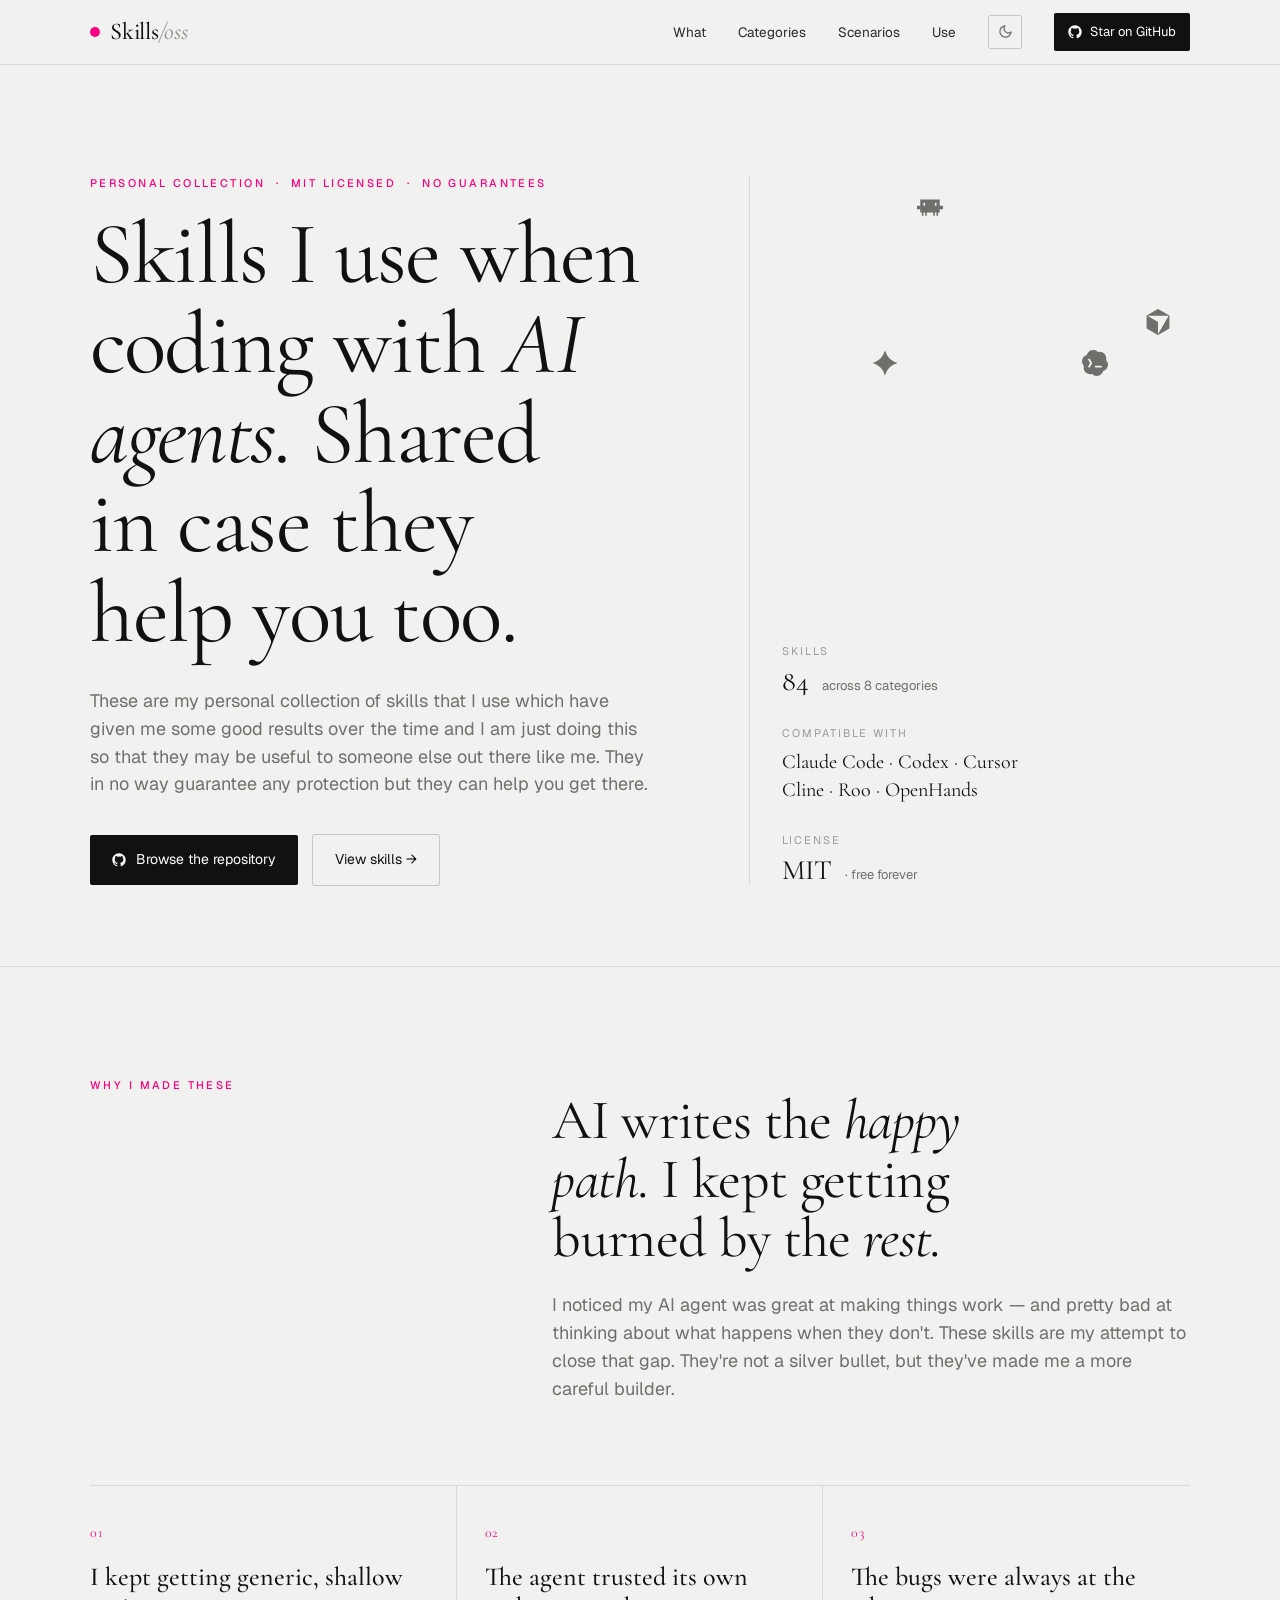
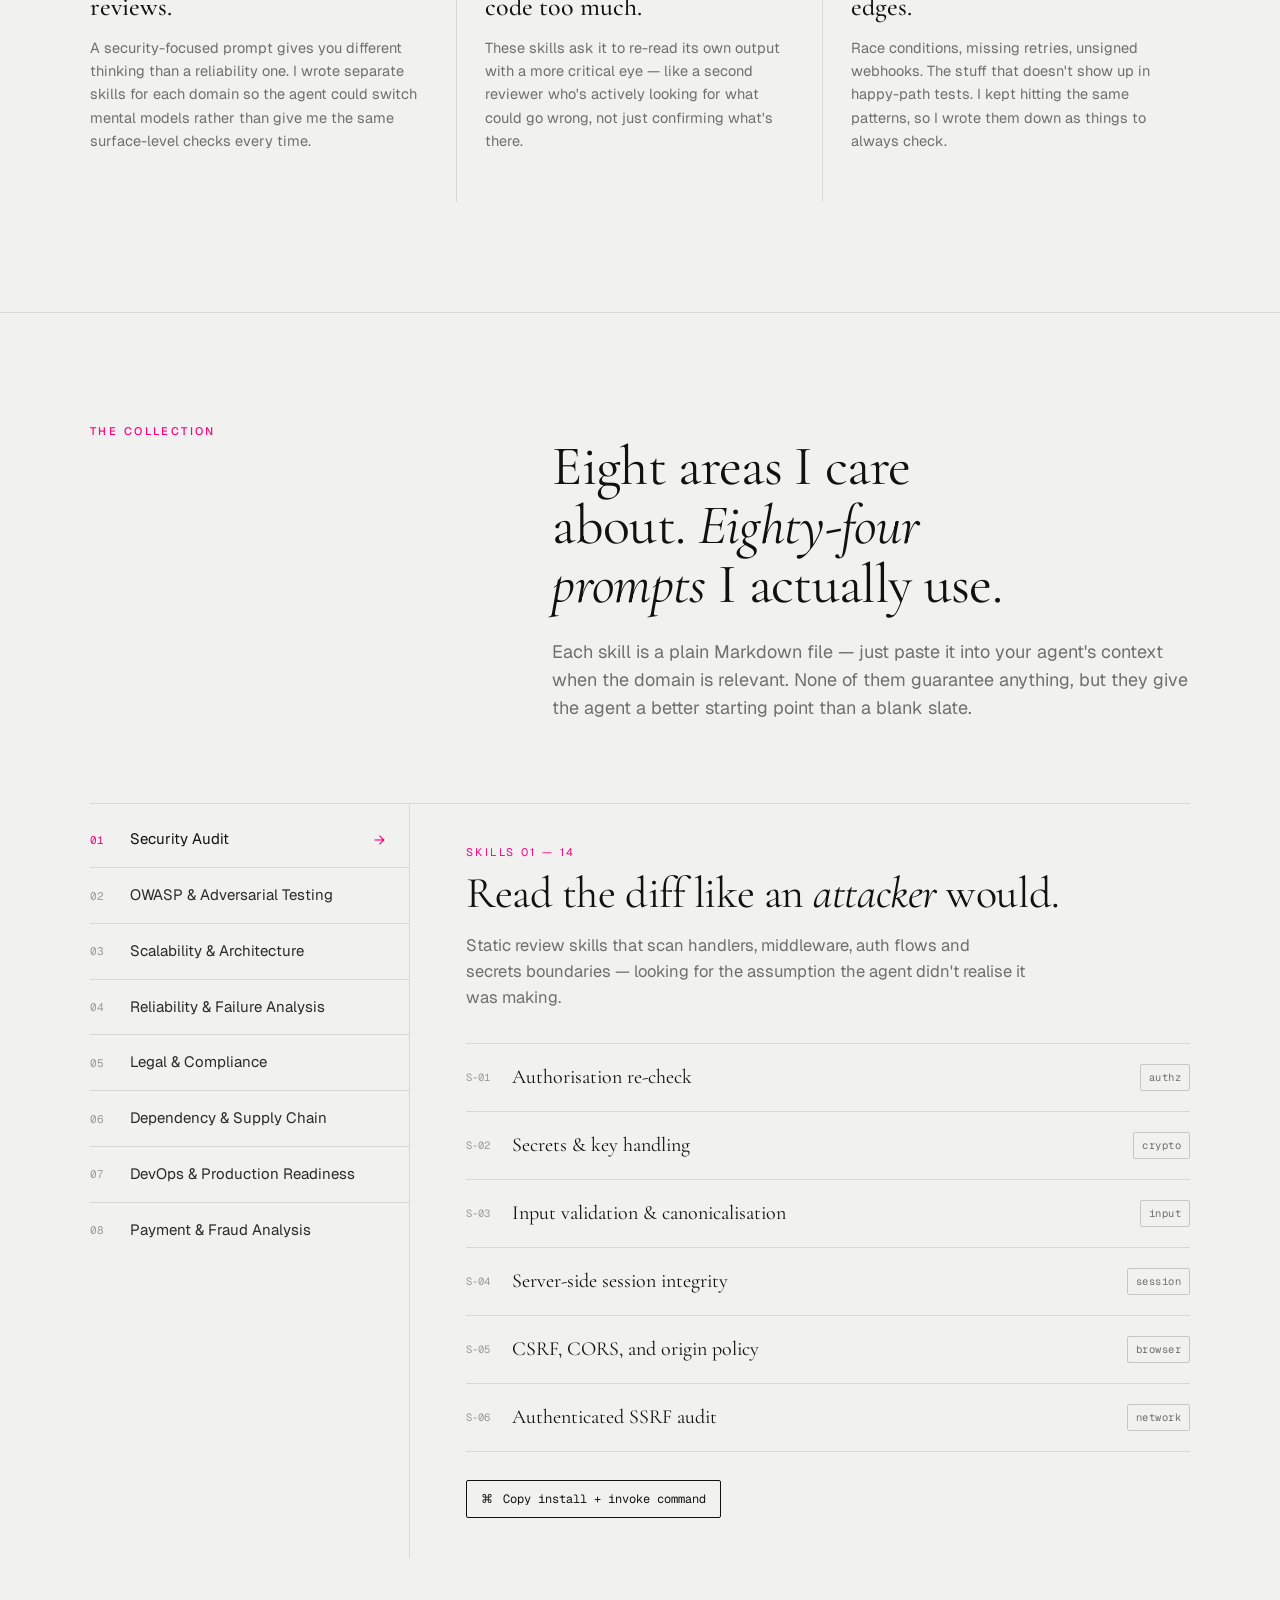
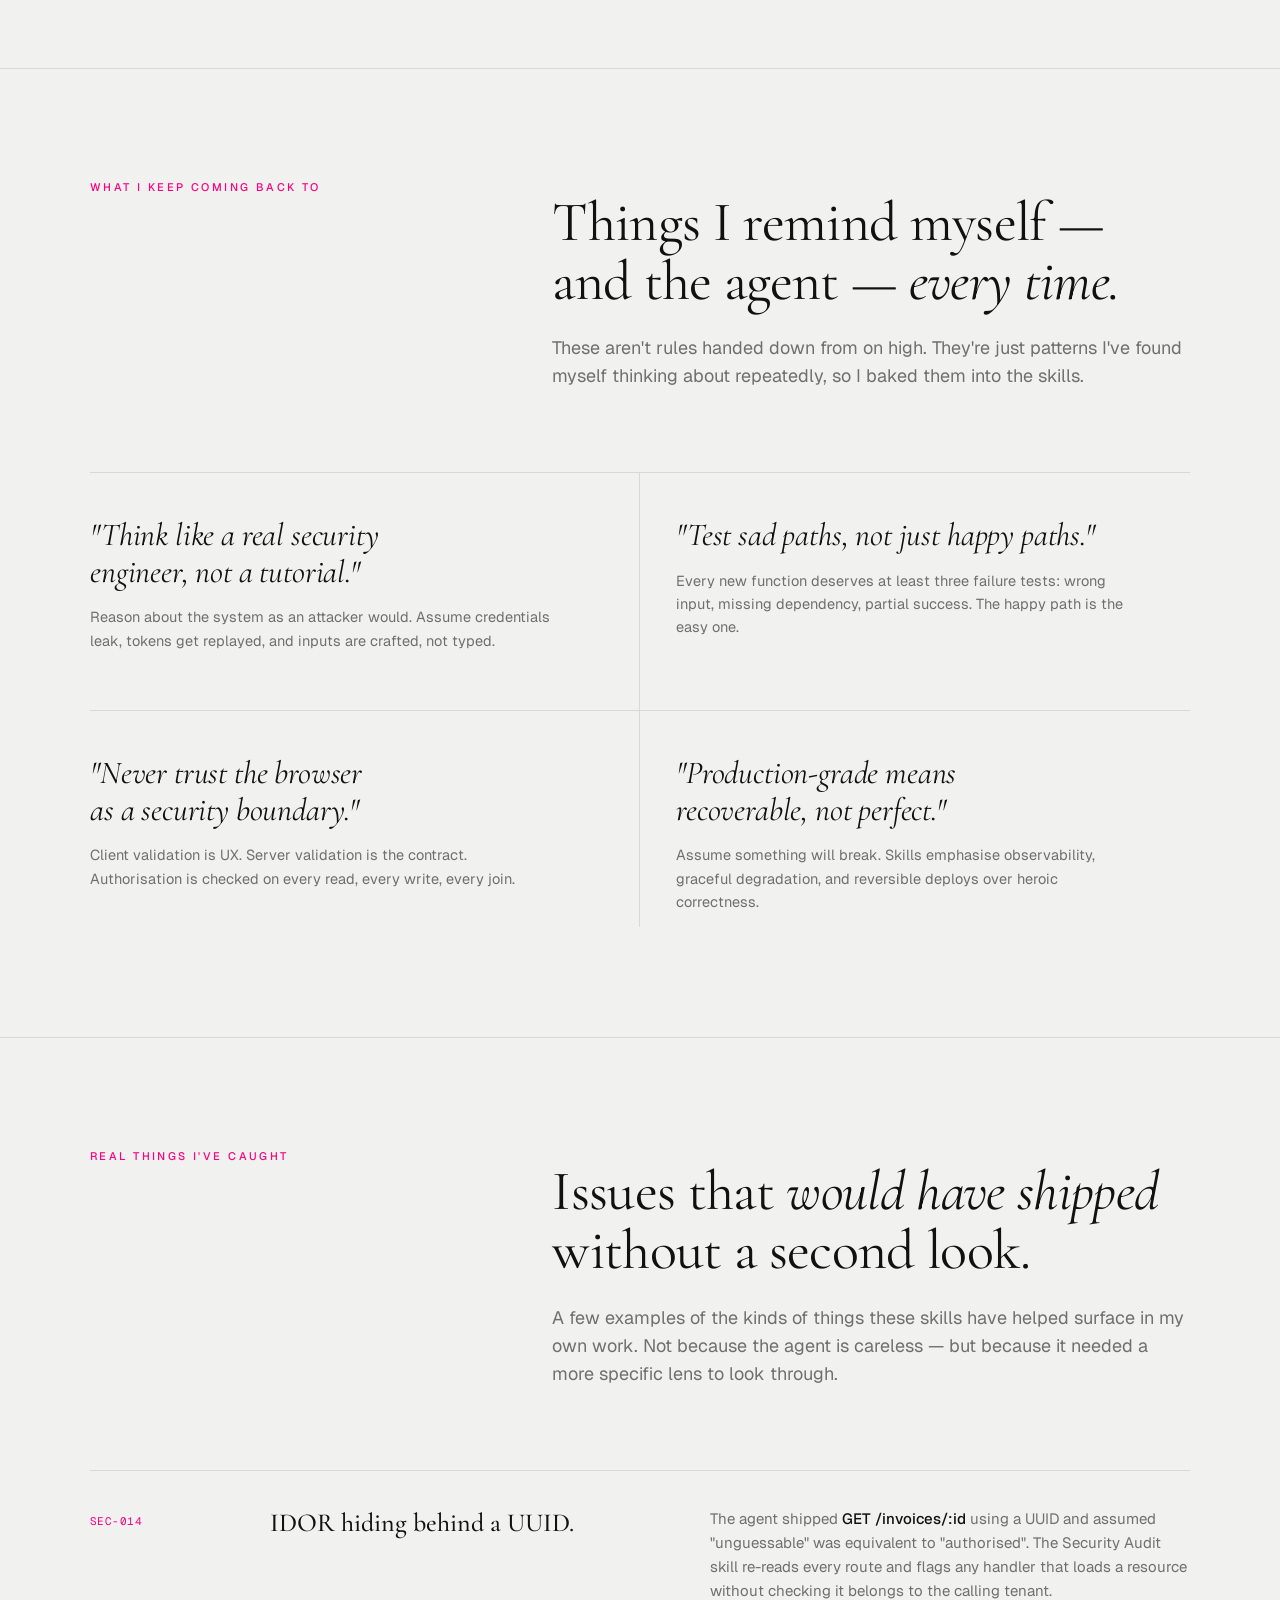
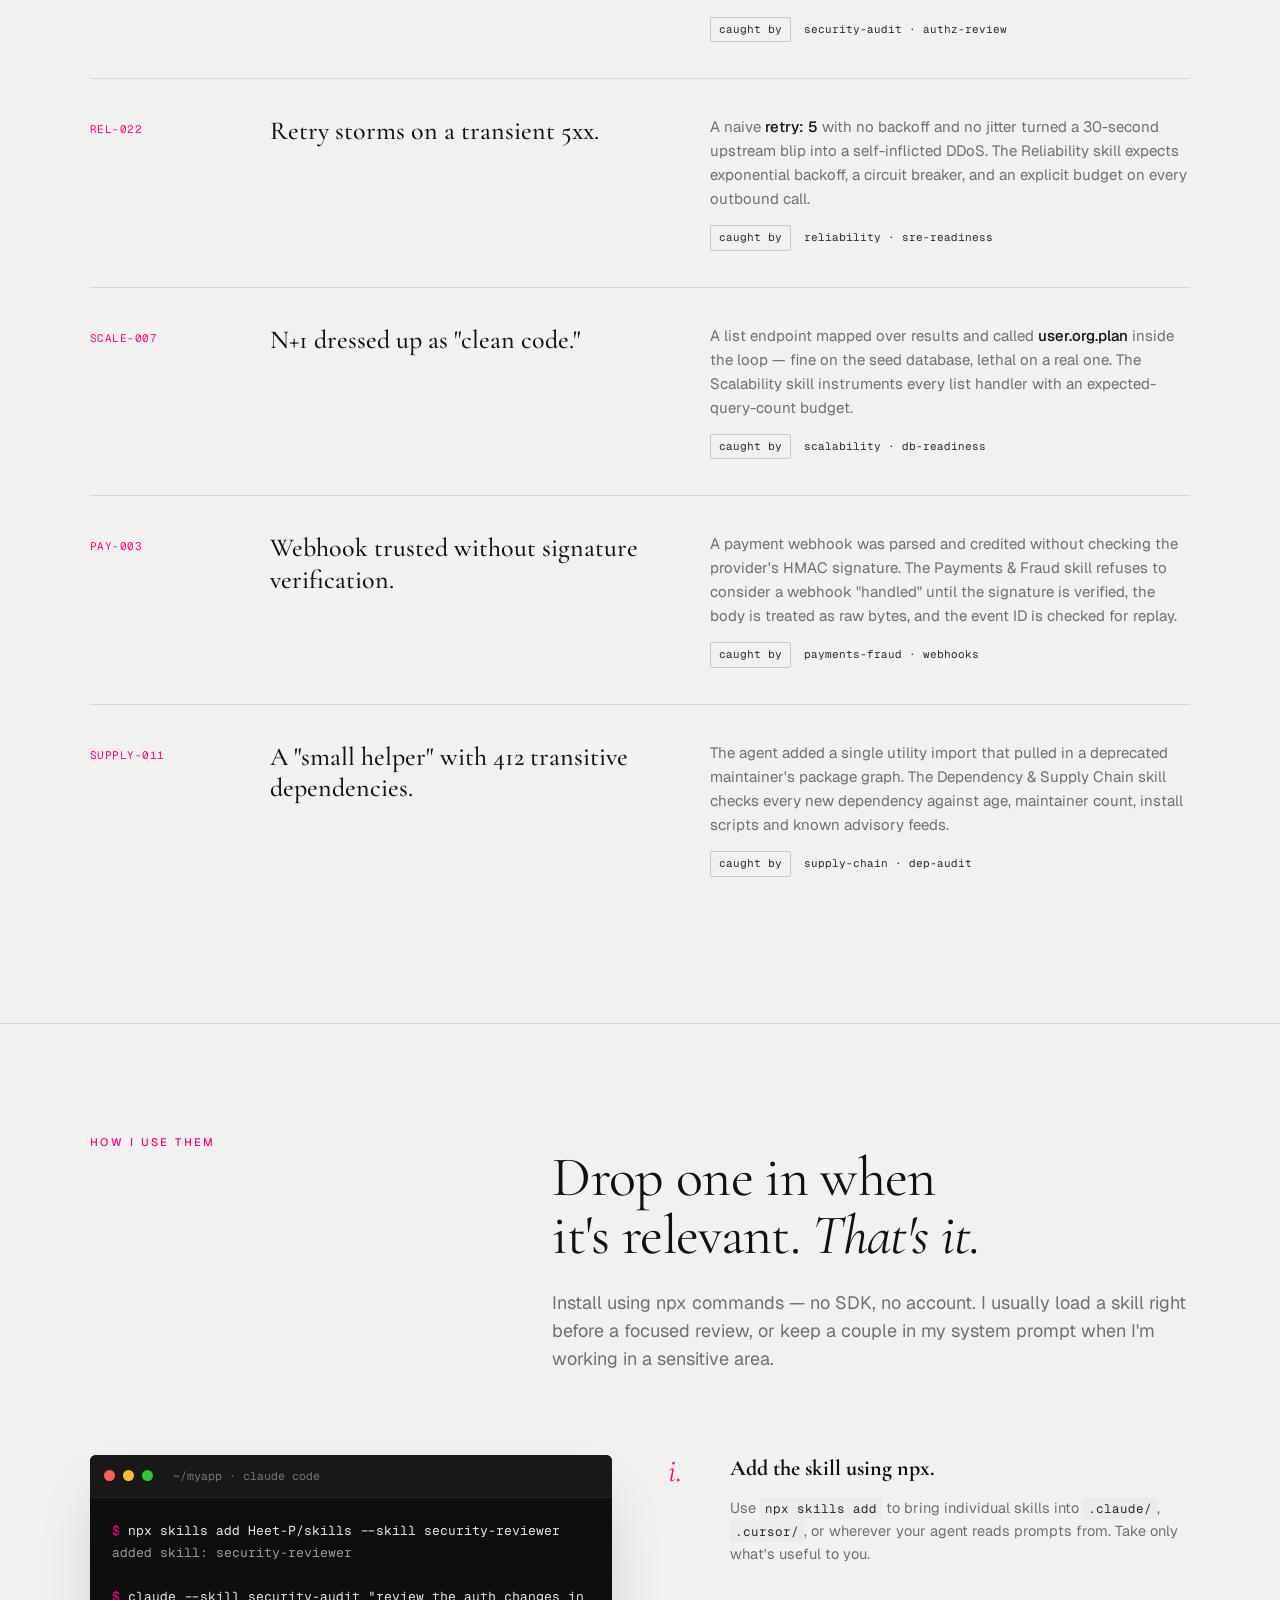
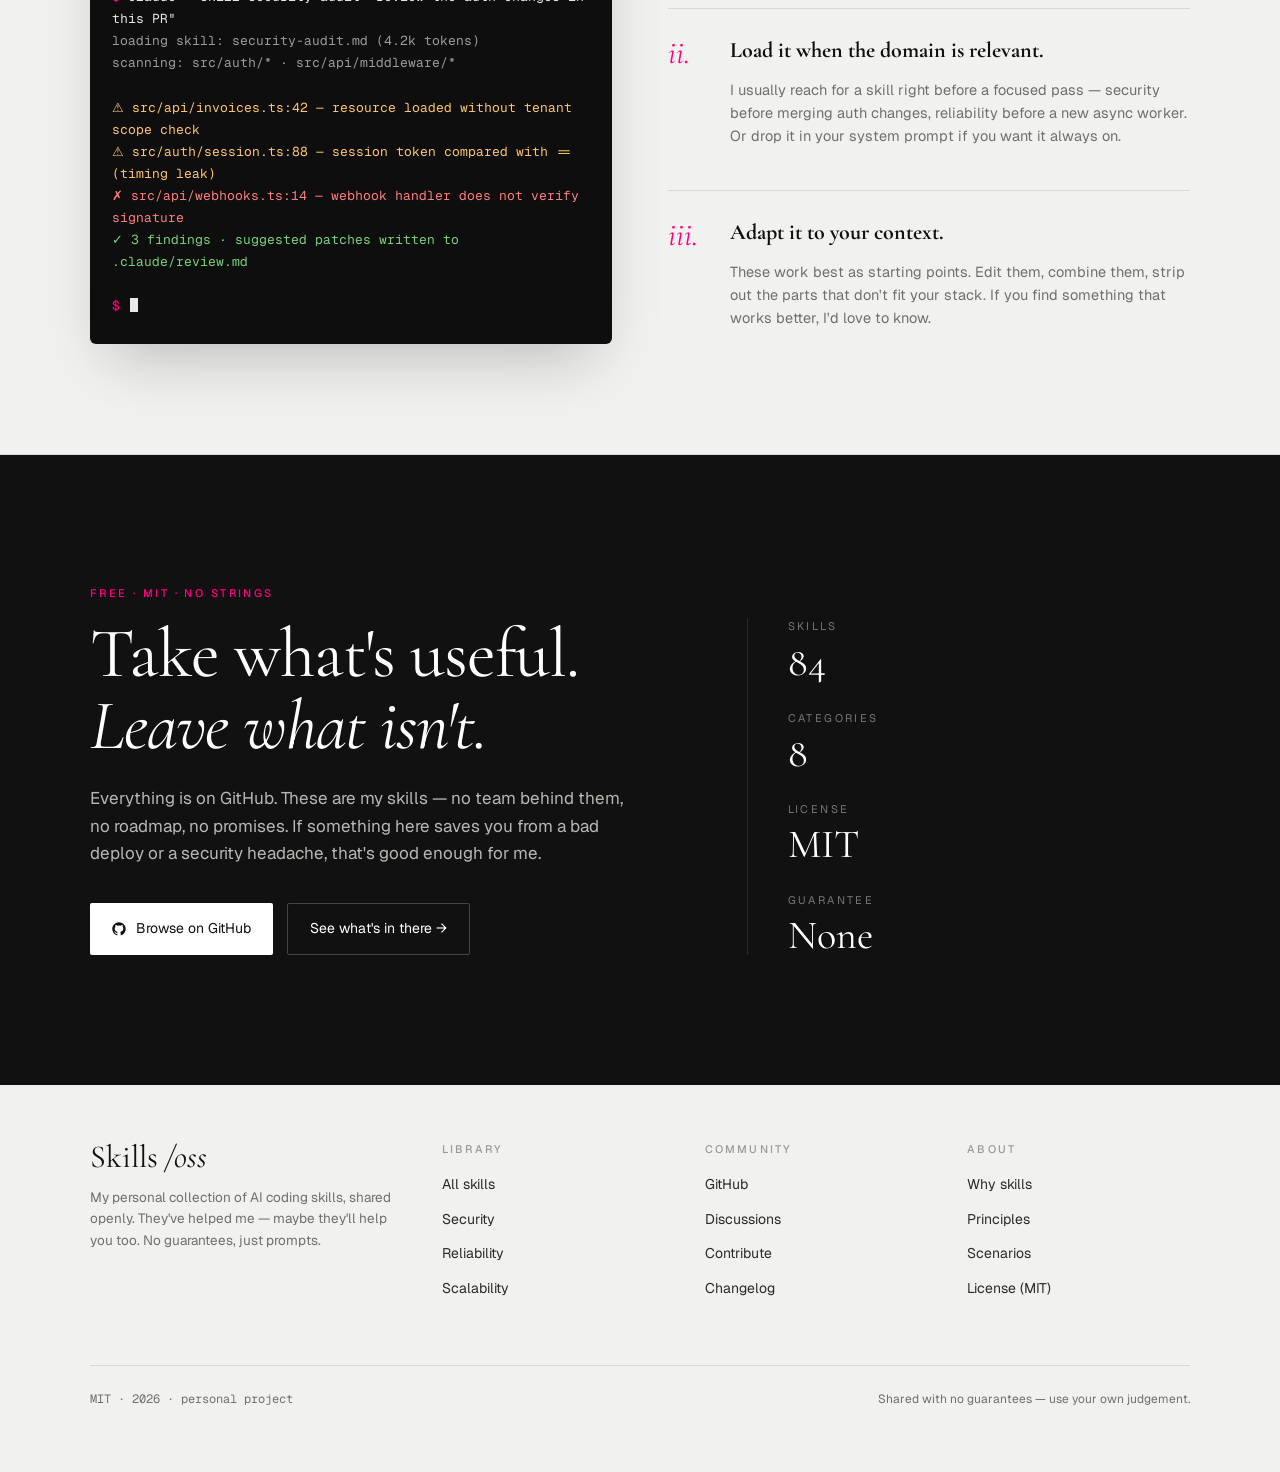
==== commit 414755a6: "Added commands for npx" ====
--- a/index.html
+++ b/index.html
@@ -73,9 +73,7 @@
             <div class="eyebrow">Personal collection &nbsp;·&nbsp; MIT Licensed &nbsp;·&nbsp; No guarantees</div>
             <h1>Skills I use when coding with <em>AI agents.</em> Shared in case they help you too.</h1>
             <p class="hero-sub">
-              These are prompts I've built up over time — things I reach for when I want my
-              AI coding agent to think a little harder about security, reliability, or scale.
-              They've helped me catch real issues. They might help you too.
+              These are my personal collection of skills that I use which have given me some good results over the time and I am just doing this so that they may be useful to someone else out there like me. They in no way guarantee any protection but they can help you get there.
             </p>
             <div class="hero-actions">
               <a class="btn btn-primary" href="https://github.com" target="_blank" rel="noopener">
@@ -350,7 +348,7 @@
           <div>
             <h2 class="sec-title">Drop one in when it's relevant. <em>That's it.</em></h2>
             <p class="sec-lede">
-              Plain Markdown — nothing to install, no SDK, no account. I usually load
+              Install using npx commands — no SDK, no account. I usually load
               a skill right before a focused review, or keep a couple in my system
               prompt when I'm working in a sensitive area.
             </p>
@@ -364,9 +362,9 @@
               <span class="tt">~/myapp · claude code</span>
             </div>
             <div class="term-body">
-              <div><span class="pp">$</span> <span class="cmd">gh repo clone open-skills/skills .claude/skills</span>
-              </div>
-              <div class="out"> cloned 84 skills · 8 categories</div>
+              <div><span class="pp">$</span> <span class="cmd">npx skills add Heet-P/skills --skill security-reviewer</span>
+              </div>
+              <div class="out"> added skill: security-reviewer</div>
               <br />
               <div><span class="pp">$</span> <span class="cmd">claude --skill security-audit "review the auth changes in
                   this PR"</span></div>
@@ -386,9 +384,9 @@
             <div class="ustep">
               <div class="ustep-n">i.</div>
               <div>
-                <h4 class="ustep-h">Grab the files you want.</h4>
+                <h4 class="ustep-h">Add the skill using npx.</h4>
                 <p class="ustep-p">
-                  Clone or just copy-paste individual files into <code>.claude/</code>,
+                  Use <code>npx skills add</code> to bring individual skills into <code>.claude/</code>,
                   <code>.cursor/</code>, or wherever your agent reads prompts from.
                   Take only what's useful to you.
                 </p>
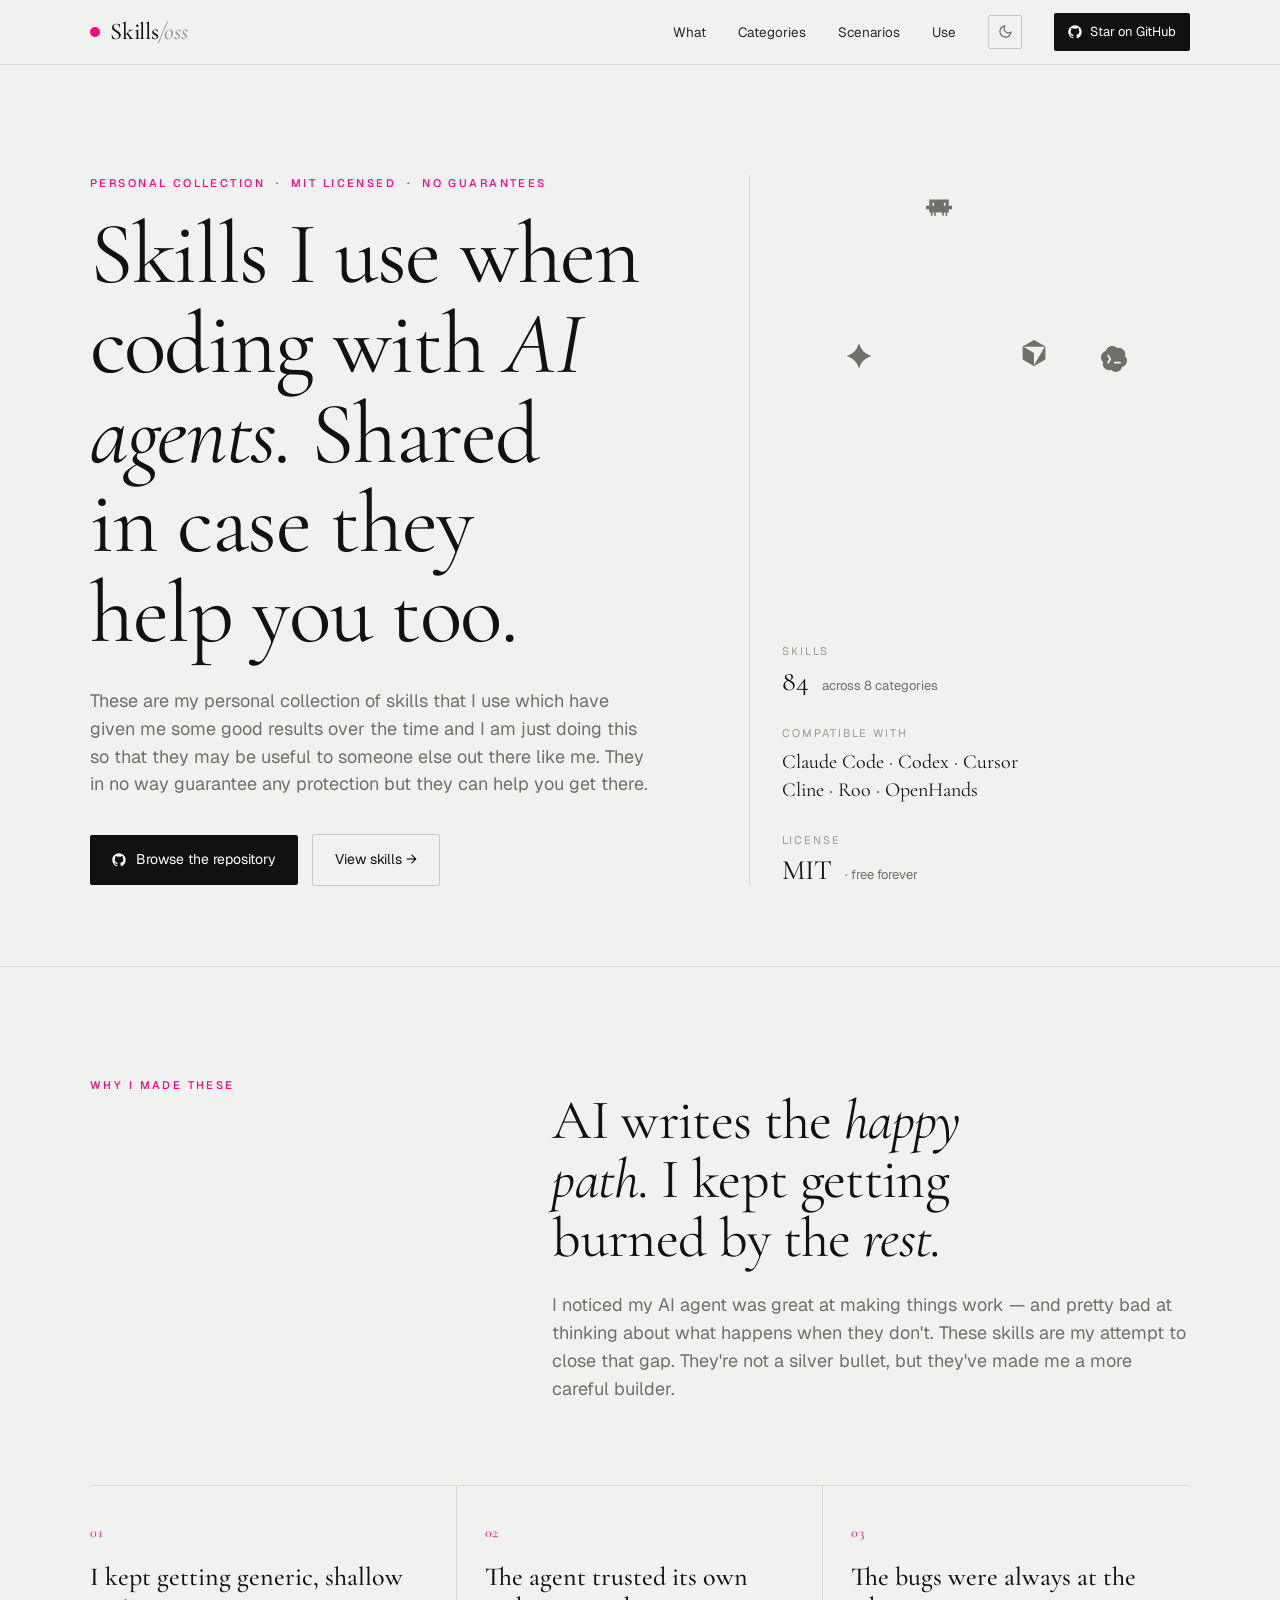
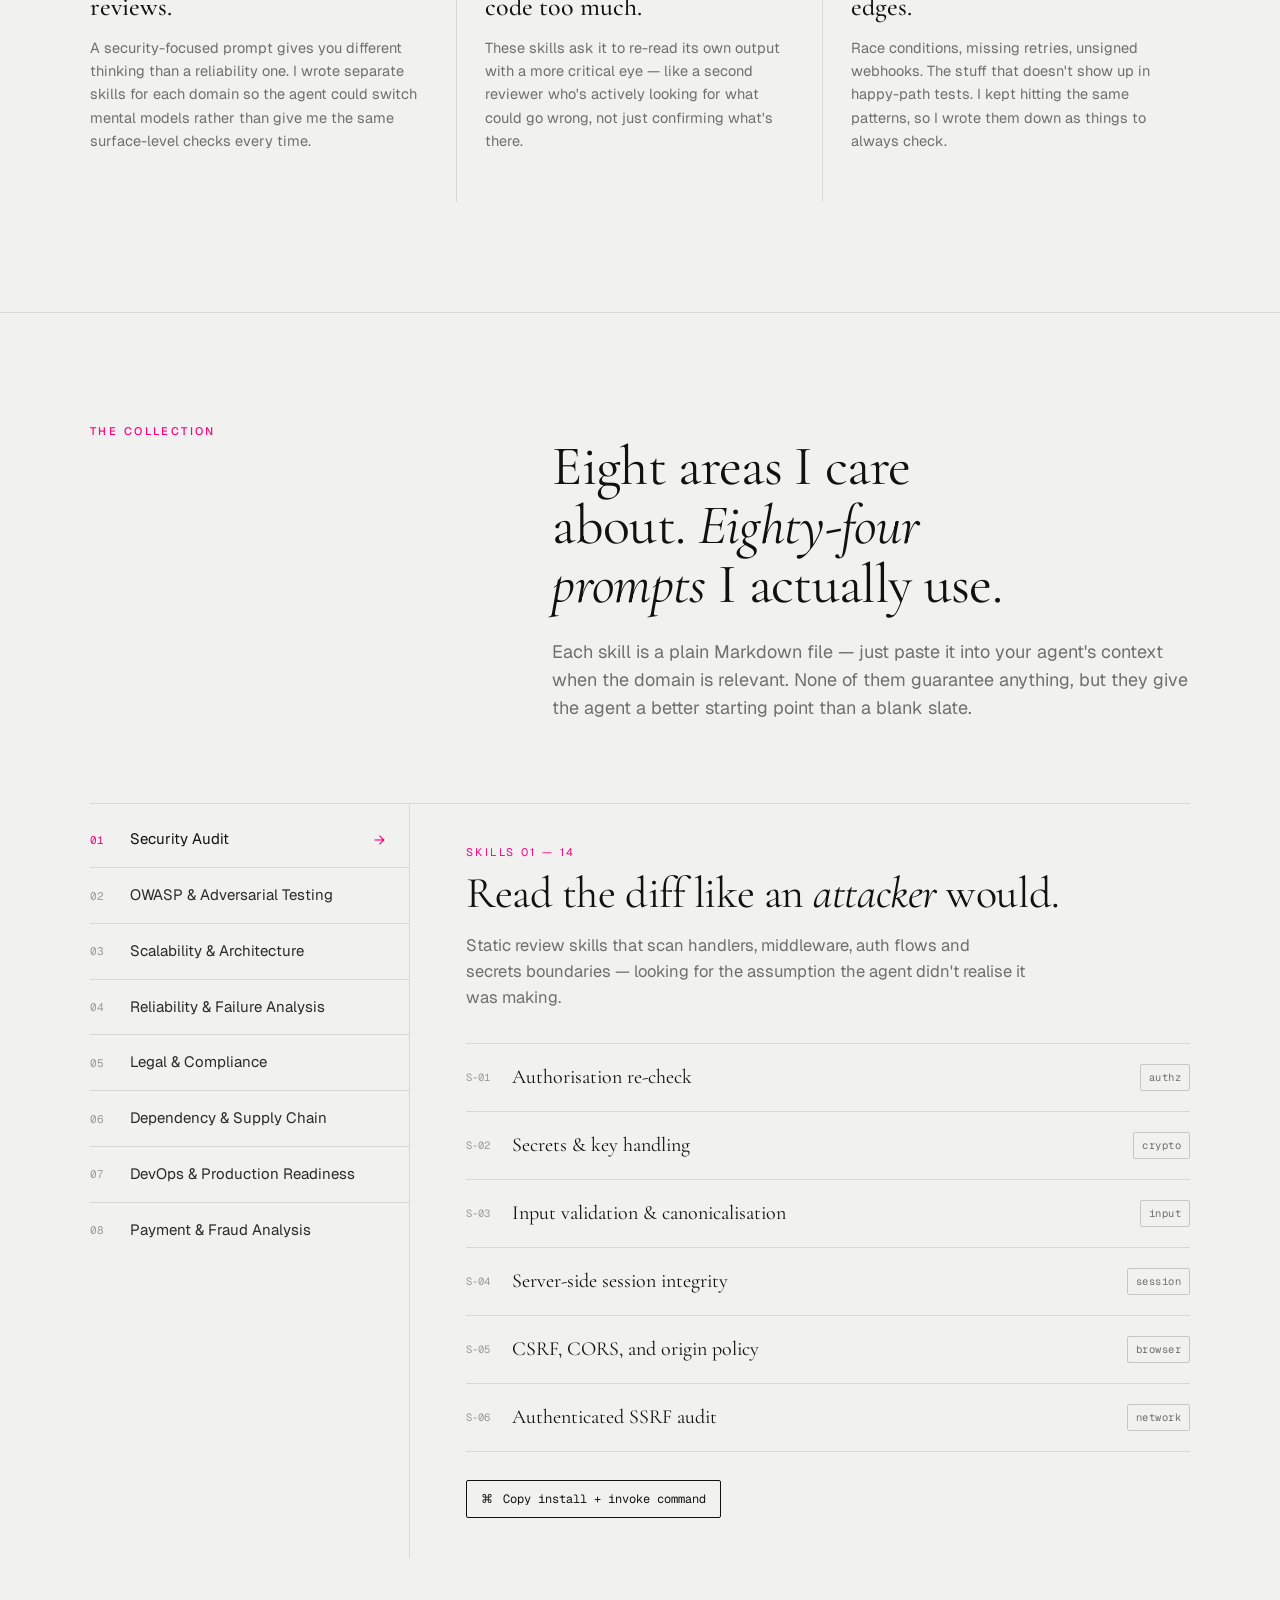
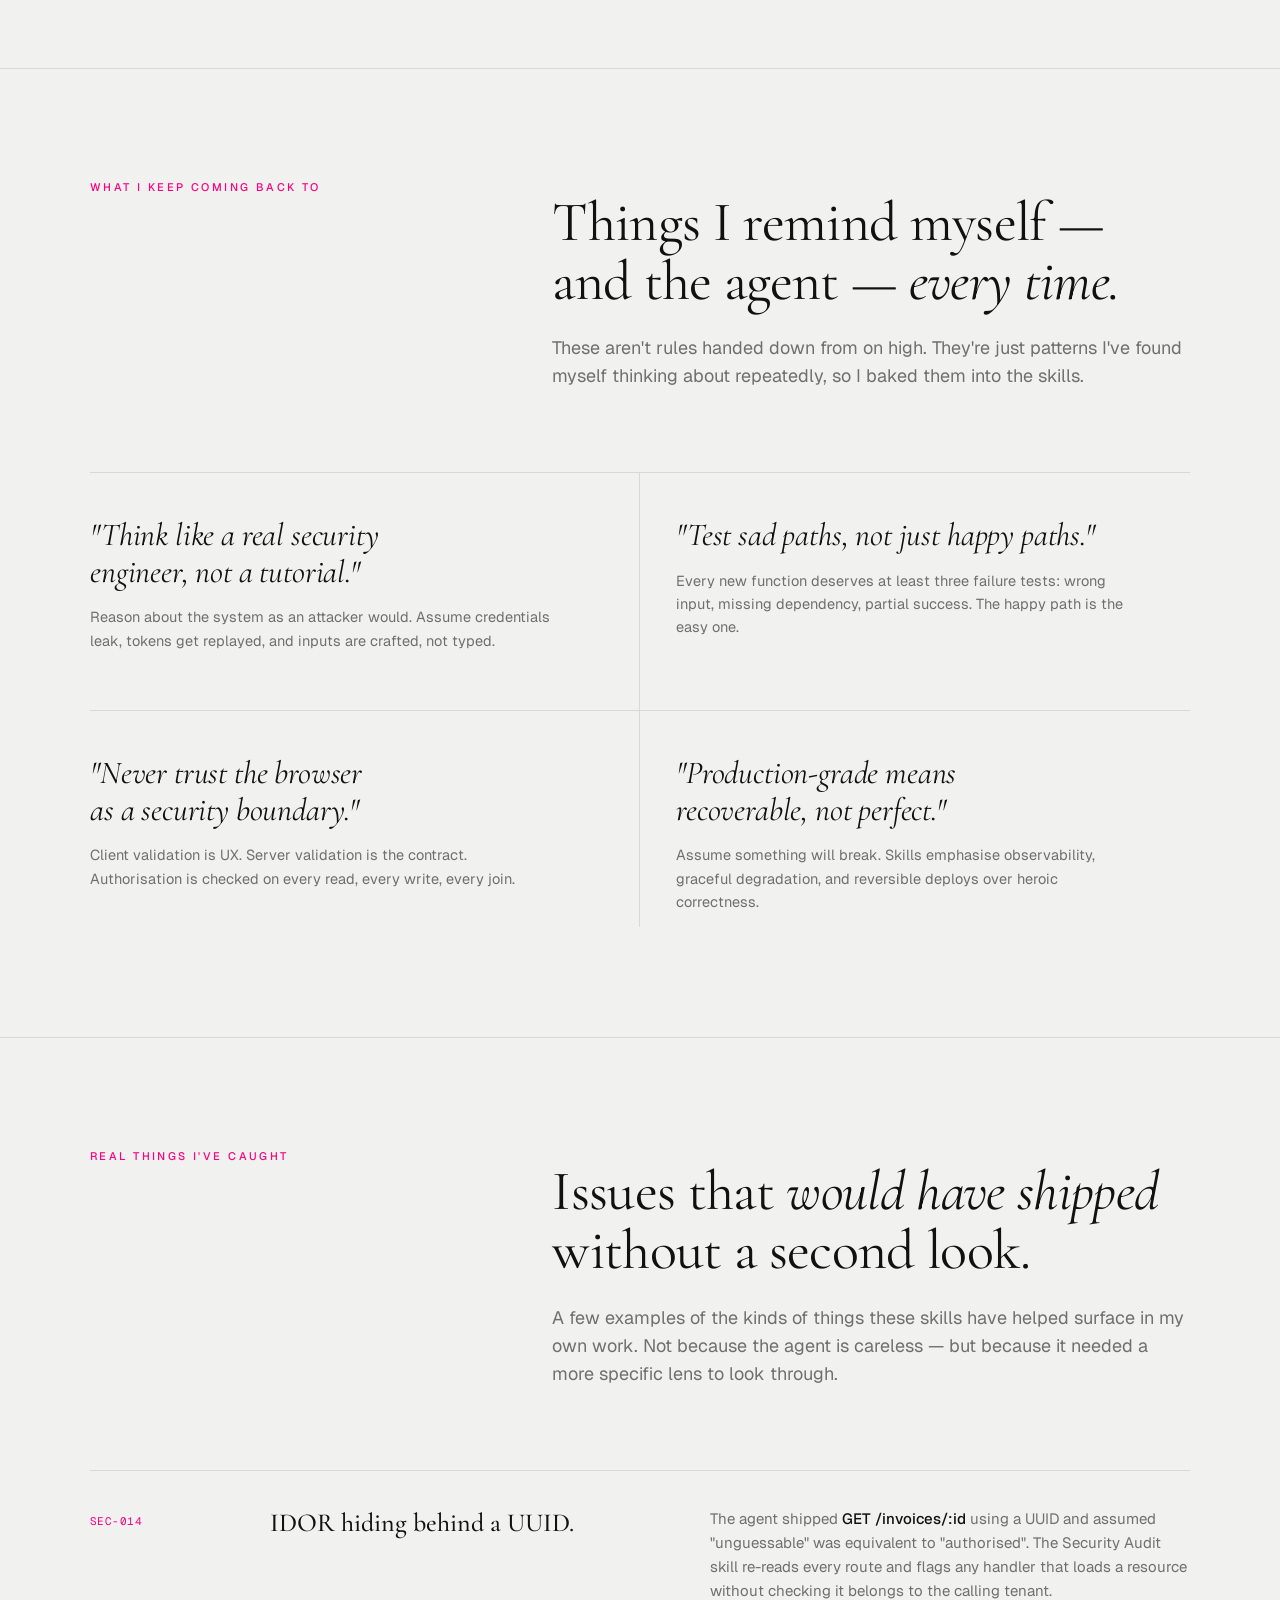
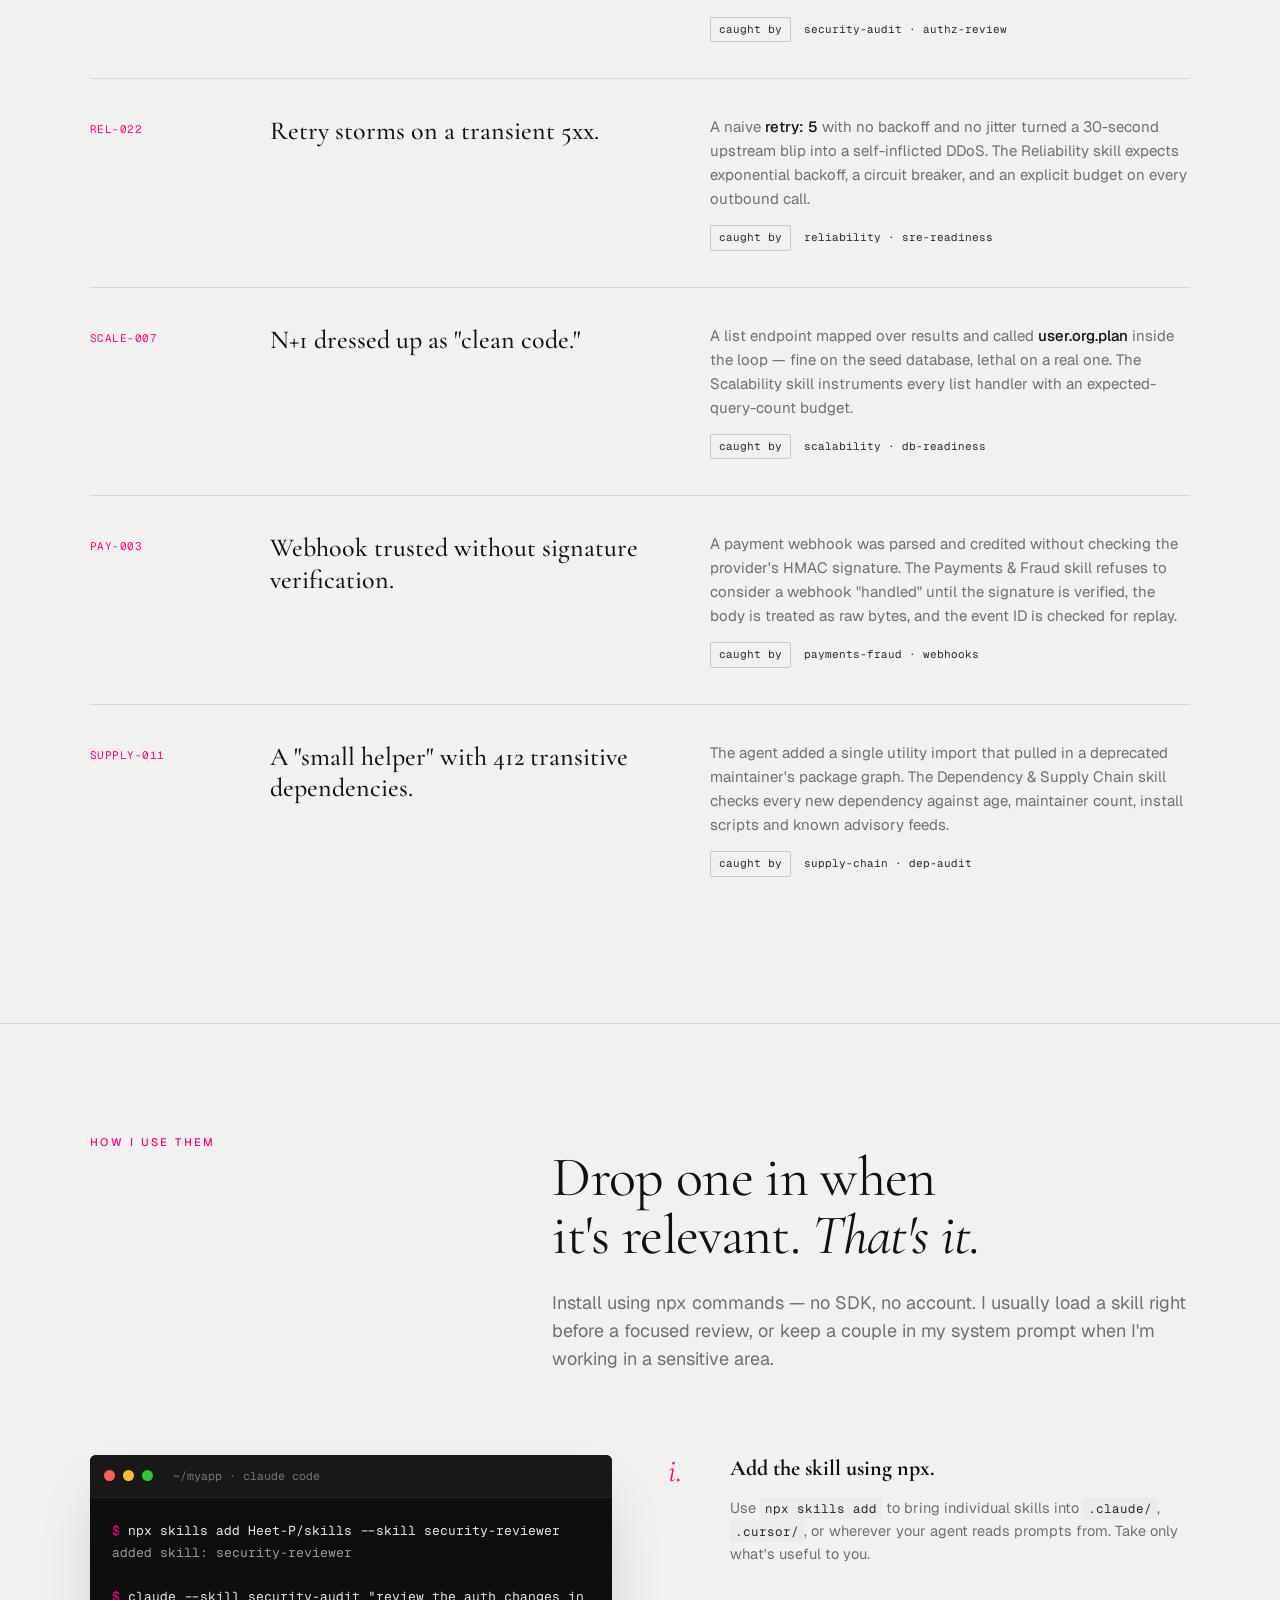
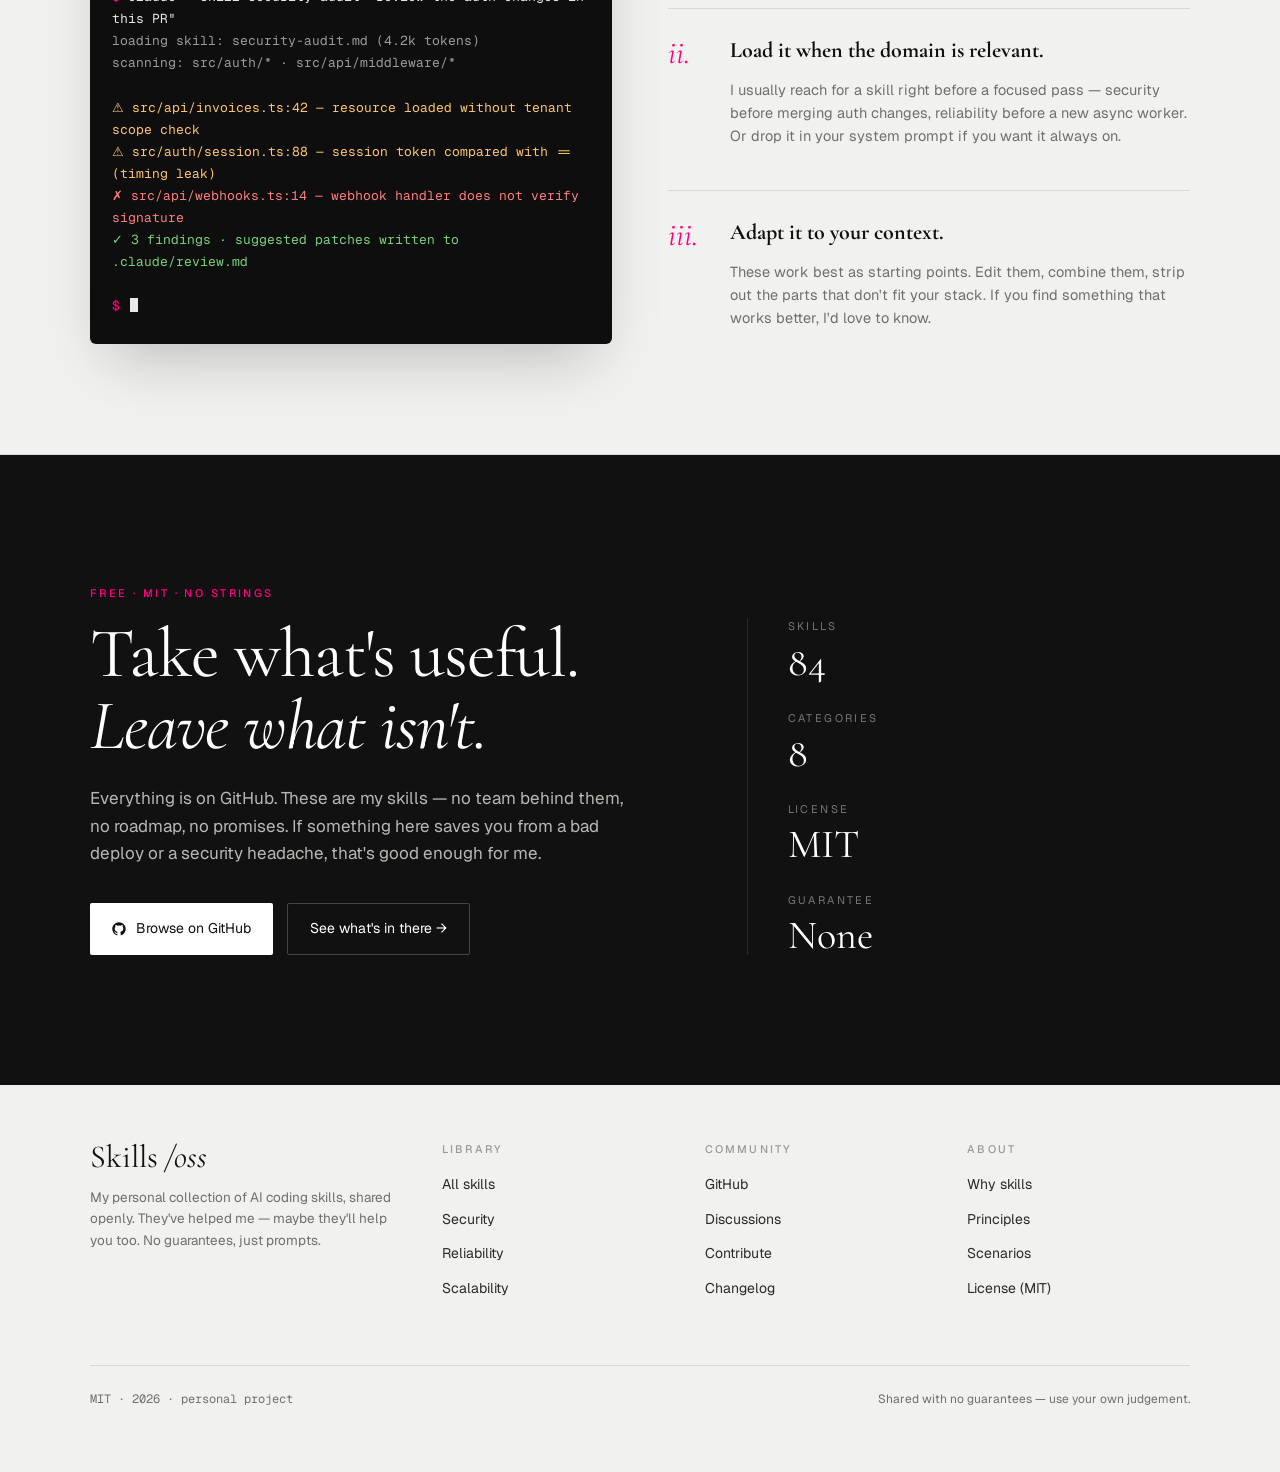
==== commit f52bfdbf: "Added icons and links" ====
--- a/index.html
+++ b/index.html
@@ -4,7 +4,8 @@
 <head>
   <meta charset="utf-8" />
   <meta name="viewport" content="width=device-width, initial-scale=1" />
-  <title>Skills — My personal AI coding skill prompts, shared openly</title>
+  <title>AgentSkills by @Heet-P</title>
+  <link rel="icon" type="image/png" href="icon.png">
   <meta name="description" content="A personal collection of AI coding skills I've built up over time. They've helped me catch real bugs. No guarantees — but maybe they'll help you too." />
   <link rel="preconnect" href="https://fonts.googleapis.com">
   <link rel="preconnect" href="https://fonts.gstatic.com" crossorigin>
@@ -52,7 +53,7 @@
             <line x1="16.95" y1="7.05" x2="19.78" y2="4.22" />
           </svg>
         </button>
-        <a href="https://github.com" class="nav-cta" target="_blank" rel="noopener">
+        <a href="https://github.com/Heet-P/skills" class="nav-cta" target="_blank" rel="noopener">
           <svg width="14" height="14" viewBox="0 0 24 24" fill="currentColor" aria-hidden="true">
             <path
               d="M12 .5C5.65.5.5 5.65.5 12c0 5.08 3.29 9.39 7.86 10.91.58.11.79-.25.79-.56 0-.28-.01-1.02-.02-2-3.2.7-3.88-1.54-3.88-1.54-.52-1.33-1.28-1.69-1.28-1.69-1.05-.72.08-.7.08-.7 1.16.08 1.77 1.19 1.77 1.19 1.03 1.76 2.7 1.25 3.36.96.1-.74.4-1.25.73-1.54-2.56-.29-5.25-1.28-5.25-5.69 0-1.26.45-2.28 1.18-3.09-.12-.29-.51-1.46.11-3.04 0 0 .97-.31 3.18 1.18a11.05 11.05 0 0 1 5.79 0c2.2-1.49 3.17-1.18 3.17-1.18.63 1.58.23 2.75.11 3.04.74.81 1.18 1.83 1.18 3.09 0 4.42-2.69 5.39-5.26 5.68.41.35.78 1.05.78 2.11 0 1.53-.01 2.76-.01 3.13 0 .31.21.68.8.56C20.21 21.39 23.5 17.08 23.5 12 23.5 5.65 18.35.5 12 .5z" />
@@ -76,7 +77,7 @@
               These are my personal collection of skills that I use which have given me some good results over the time and I am just doing this so that they may be useful to someone else out there like me. They in no way guarantee any protection but they can help you get there.
             </p>
             <div class="hero-actions">
-              <a class="btn btn-primary" href="https://github.com" target="_blank" rel="noopener">
+              <a class="btn btn-primary" href="https://github.com/Heet-P/skills" target="_blank" rel="noopener">
                 <svg width="14" height="14" viewBox="0 0 24 24" fill="currentColor" aria-hidden="true">
                   <path
                     d="M12 .5C5.65.5.5 5.65.5 12c0 5.08 3.29 9.39 7.86 10.91.58.11.79-.25.79-.56 0-.28-.01-1.02-.02-2-3.2.7-3.88-1.54-3.88-1.54-.52-1.33-1.28-1.69-1.28-1.69-1.05-.72.08-.7.08-.7 1.16.08 1.77 1.19 1.77 1.19 1.03 1.76 2.7 1.25 3.36.96.1-.74.4-1.25.73-1.54-2.56-.29-5.25-1.28-5.25-5.69 0-1.26.45-2.28 1.18-3.09-.12-.29-.51-1.46.11-3.04 0 0 .97-.31 3.18 1.18a11.05 11.05 0 0 1 5.79 0c2.2-1.49 3.17-1.18 3.17-1.18.63 1.58.23 2.75.11 3.04.74.81 1.18 1.83 1.18 3.09 0 4.42-2.69 5.39-5.26 5.68.41.35.78 1.05.78 2.11 0 1.53-.01 2.76-.01 3.13 0 .31.21.68.8.56C20.21 21.39 23.5 17.08 23.5 12 23.5 5.65 18.35.5 12 .5z" />
@@ -431,14 +432,14 @@
             or a security headache, that's good enough for me.
           </p>
           <div class="cta-actions">
-            <a class="btn btn-primary" href="https://github.com" target="_blank" rel="noopener">
+            <a class="btn btn-primary" href="https://github.com/Heet-P/skills" target="_blank" rel="noopener">
               <svg width="14" height="14" viewBox="0 0 24 24" fill="currentColor" aria-hidden="true">
                 <path
                   d="M12 .5C5.65.5.5 5.65.5 12c0 5.08 3.29 9.39 7.86 10.91.58.11.79-.25.79-.56 0-.28-.01-1.02-.02-2-3.2.7-3.88-1.54-3.88-1.54-.52-1.33-1.28-1.69-1.28-1.69-1.05-.72.08-.7.08-.7 1.16.08 1.77 1.19 1.77 1.19 1.03 1.76 2.7 1.25 3.36.96.1-.74.4-1.25.73-1.54-2.56-.29-5.25-1.28-5.25-5.69 0-1.26.45-2.28 1.18-3.09-.12-.29-.51-1.46.11-3.04 0 0 .97-.31 3.18 1.18a11.05 11.05 0 0 1 5.79 0c2.2-1.49 3.17-1.18 3.17-1.18.63 1.58.23 2.75.11 3.04.74.81 1.18 1.83 1.18 3.09 0 4.42-2.69 5.39-5.26 5.68.41.35.78 1.05.78 2.11 0 1.53-.01 2.76-.01 3.13 0 .31.21.68.8.56C20.21 21.39 23.5 17.08 23.5 12 23.5 5.65 18.35.5 12 .5z" />
               </svg>
               Browse on GitHub
             </a>
-            <a class="btn btn-ghost" href="https://github.com" target="_blank" rel="noopener">See what's in there →</a>
+            <a class="btn btn-ghost" href="https://github.com/Heet-P/skills" target="_blank" rel="noopener">See what's in there →</a>
           </div>
         </div>
         <div class="cta-stats">
@@ -484,10 +485,10 @@
         <div>
           <h4>Community</h4>
           <ul>
-            <li><a href="https://github.com">GitHub</a></li>
-            <li><a href="https://github.com">Discussions</a></li>
-            <li><a href="https://github.com">Contribute</a></li>
-            <li><a href="https://github.com">Changelog</a></li>
+            <li><a href="https://github.com/Heet-P/skills">GitHub</a></li>
+            <li><a href="https://github.com/Heet-P/skills">Discussions</a></li>
+            <li><a href="https://github.com/Heet-P/skills">Contribute</a></li>
+            <li><a href="https://github.com/Heet-P/skills">Changelog</a></li>
           </ul>
         </div>
         <div>
@@ -496,7 +497,7 @@
             <li><a href="#what">Why skills</a></li>
             <li><a href="#principles">Principles</a></li>
             <li><a href="#scenarios">Scenarios</a></li>
-            <li><a href="https://github.com">License (MIT)</a></li>
+            <li><a href="https://github.com/Heet-P/skills">License (MIT)</a></li>
           </ul>
         </div>
       </div>
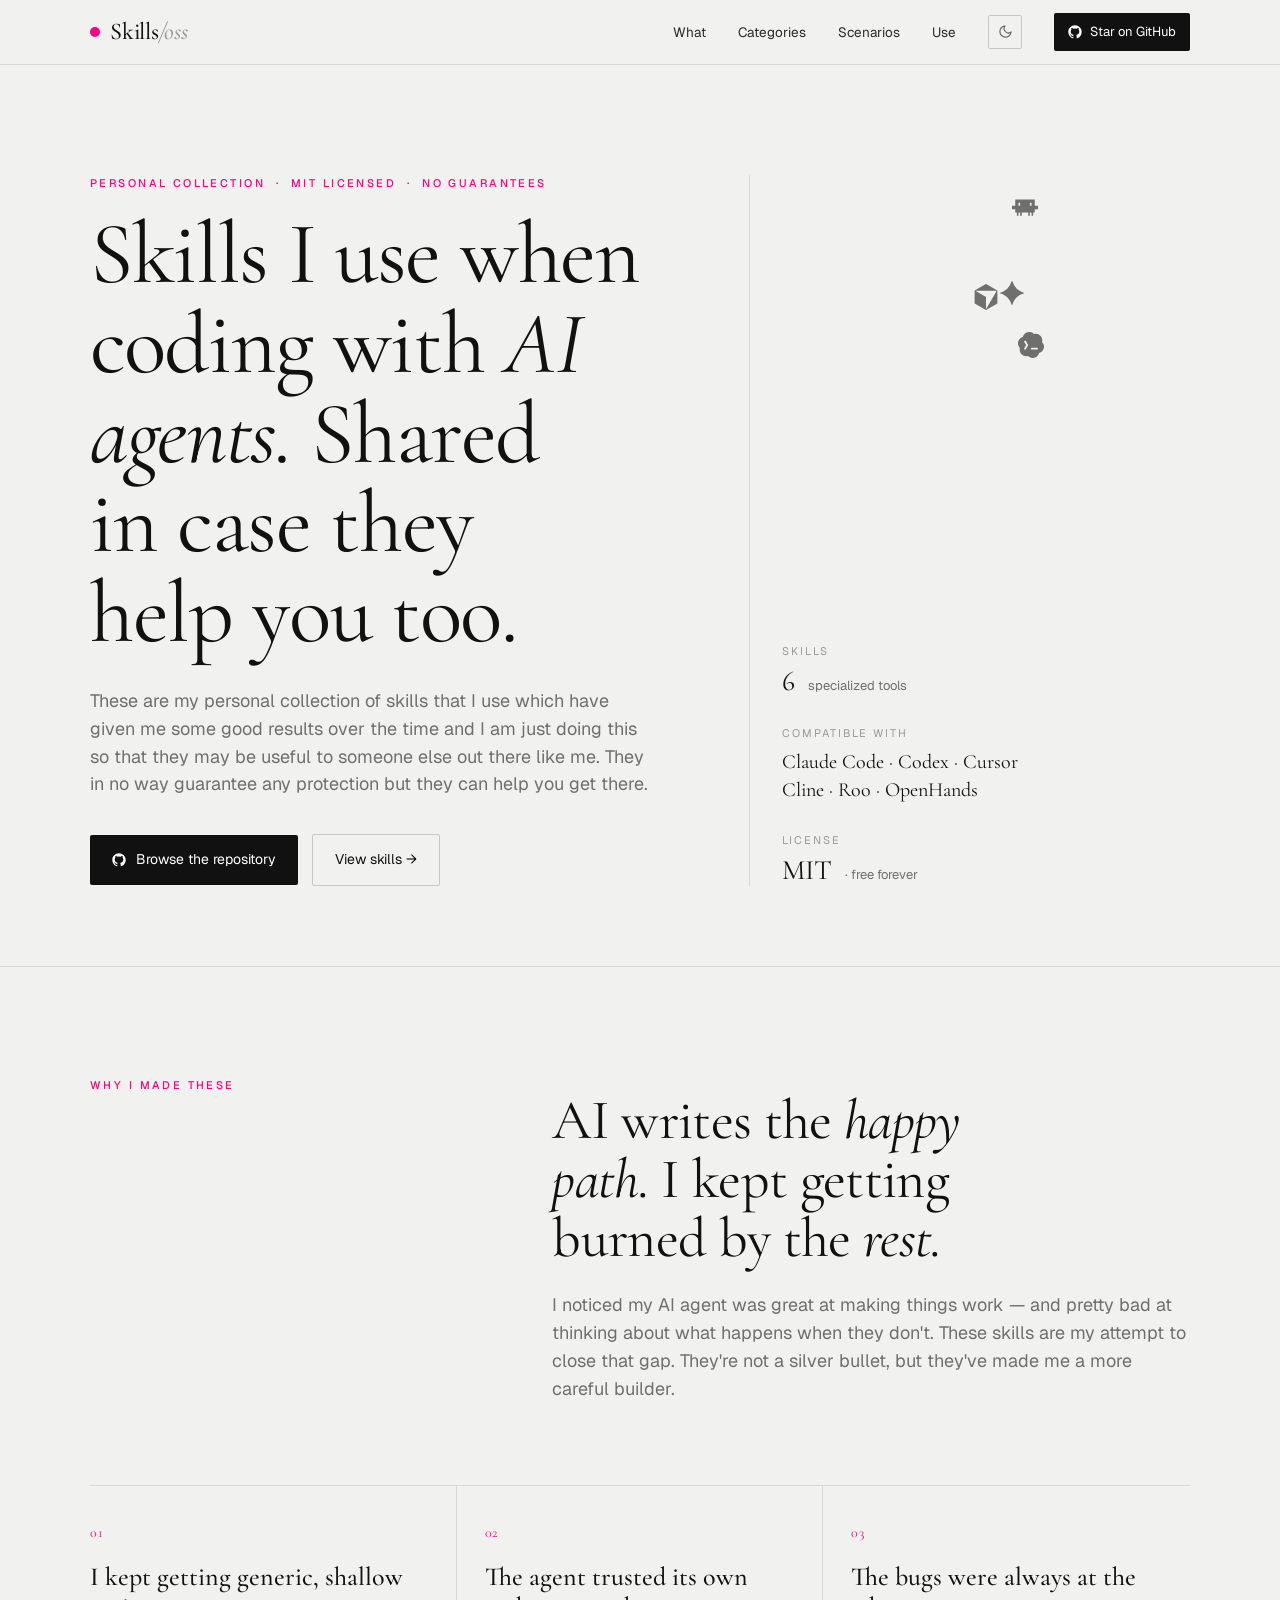
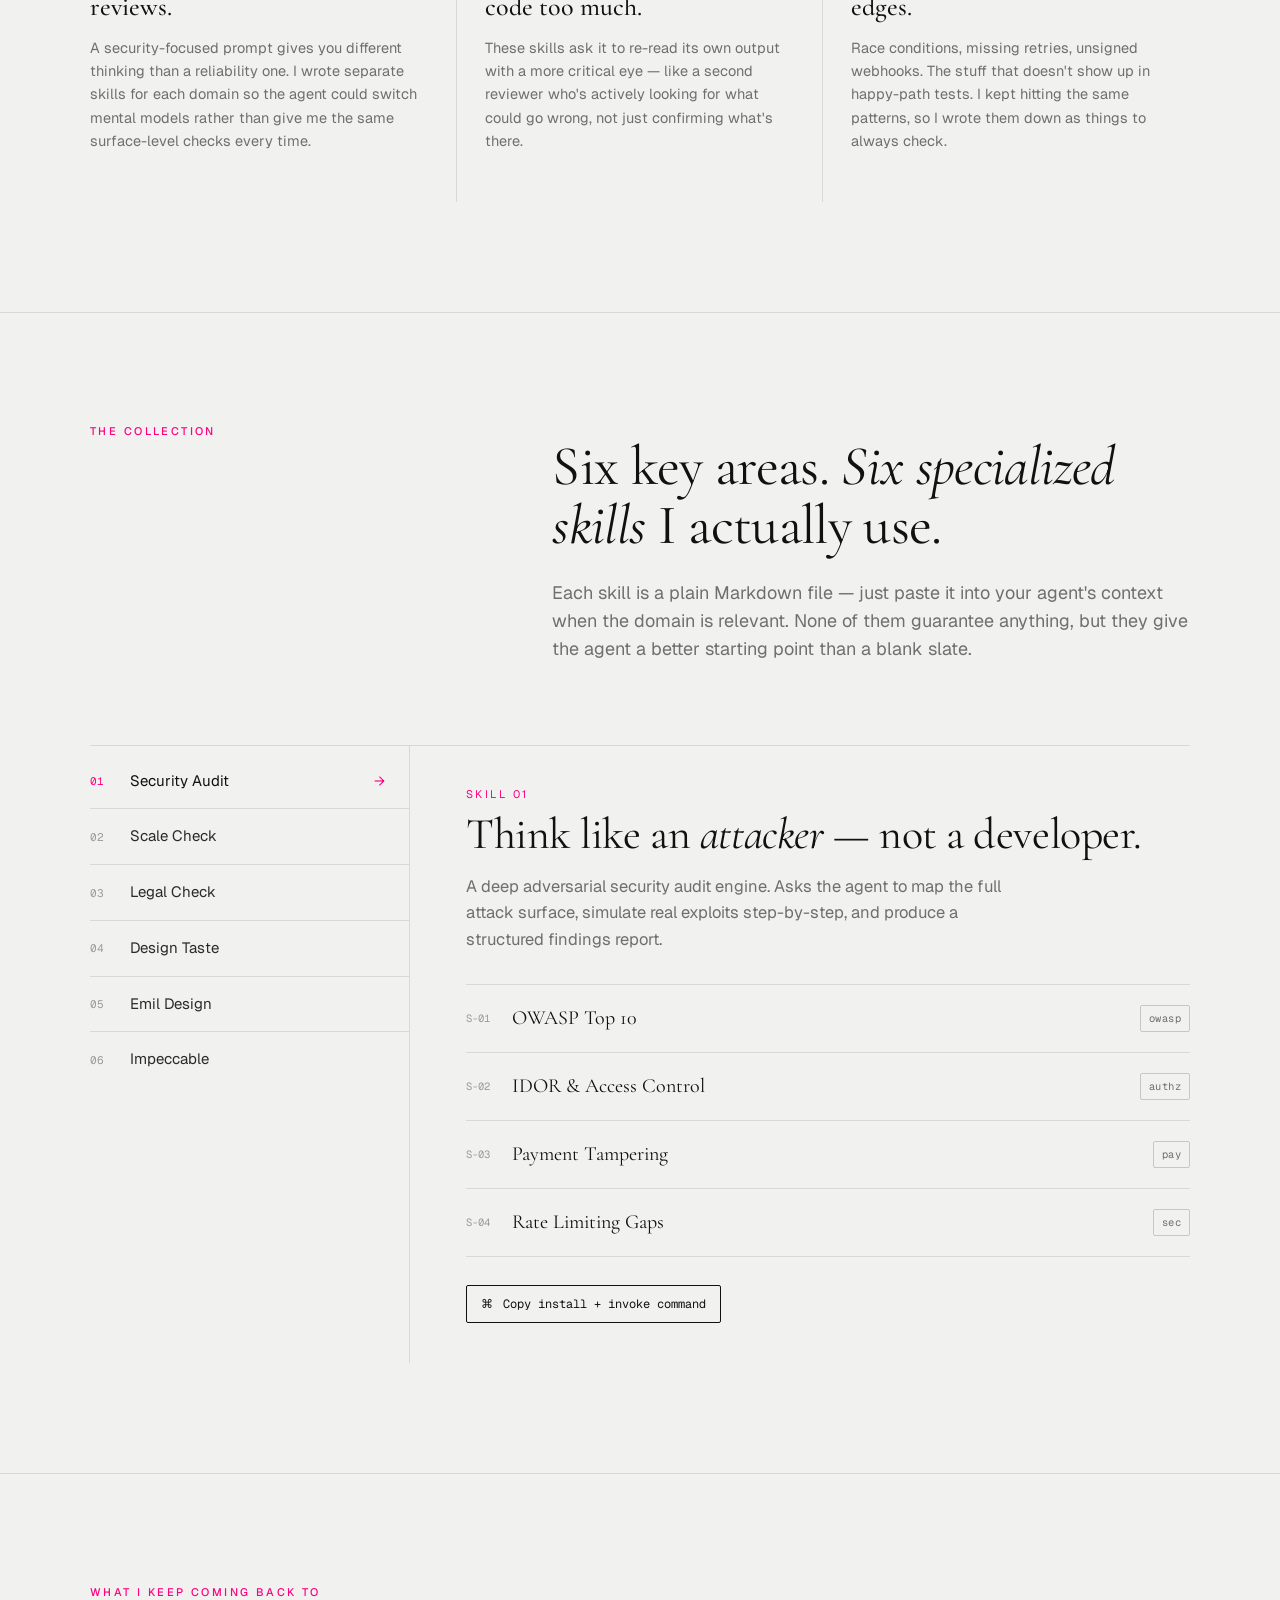
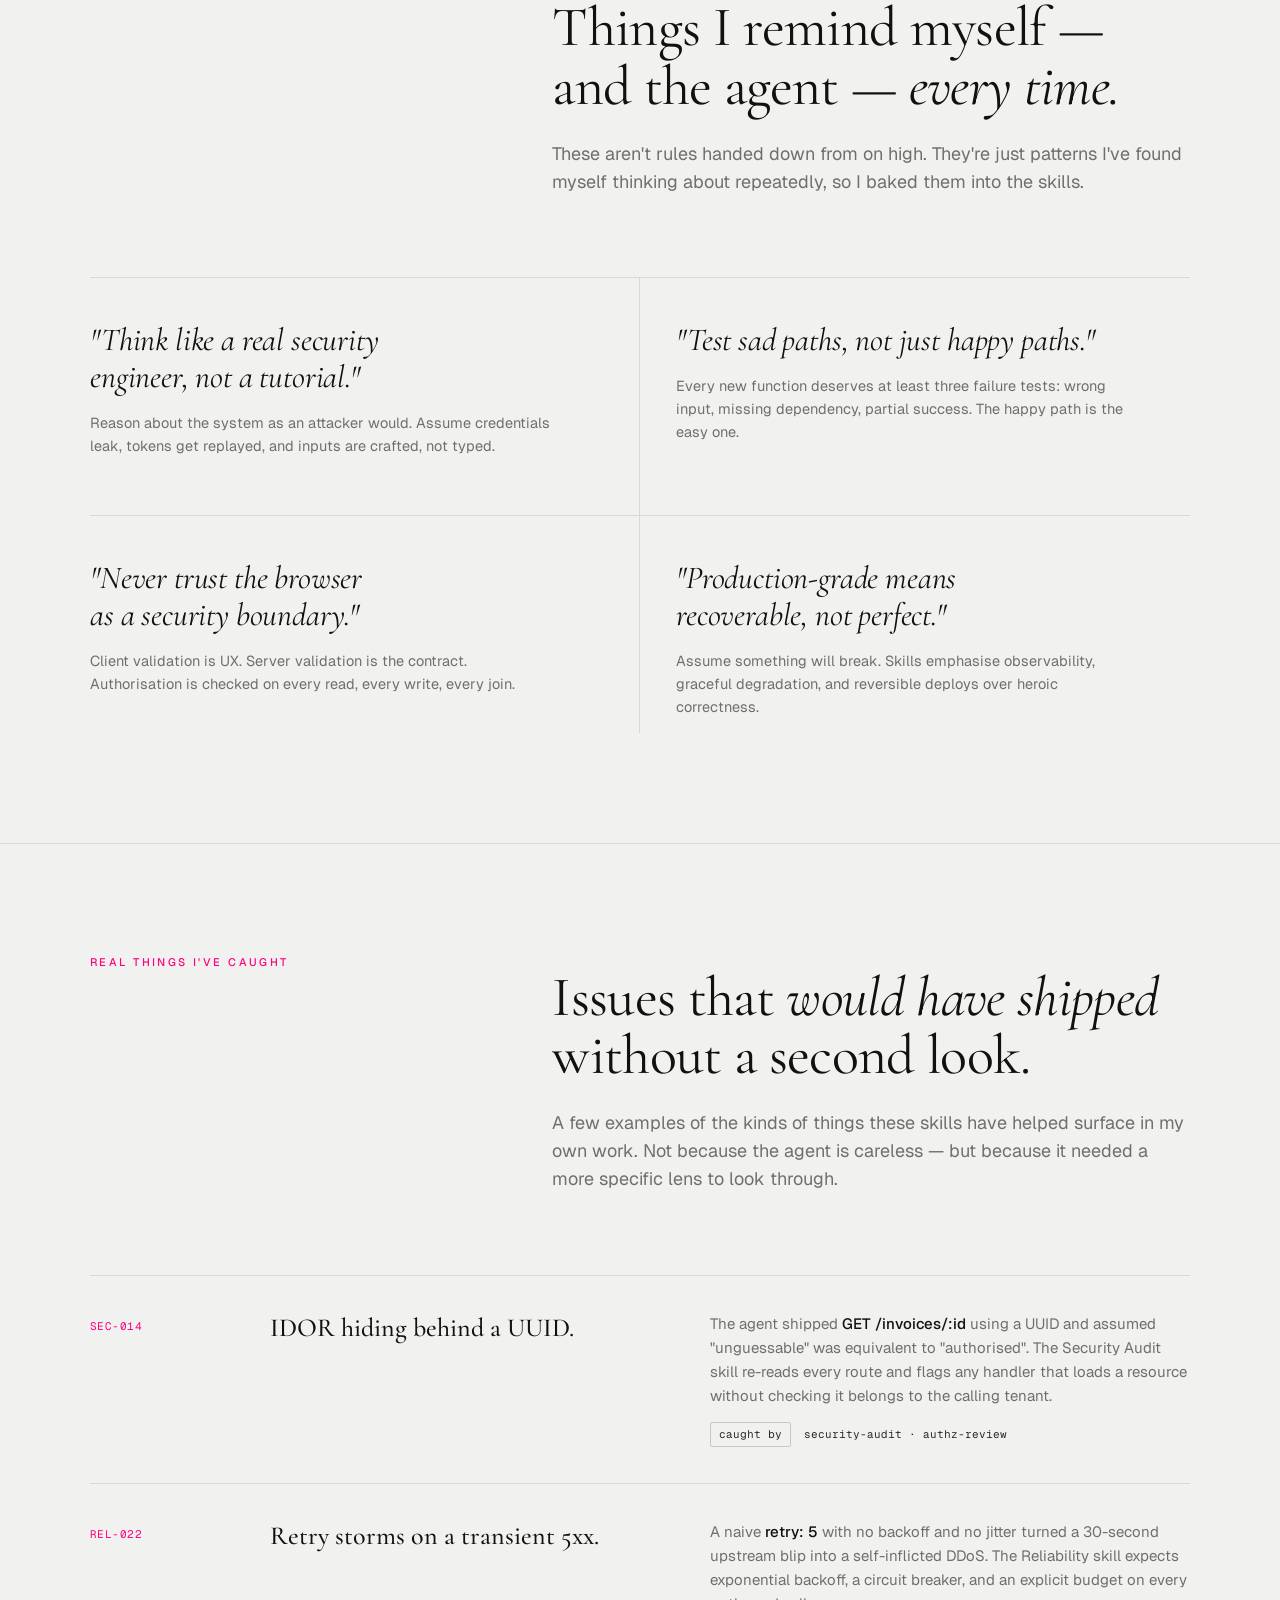
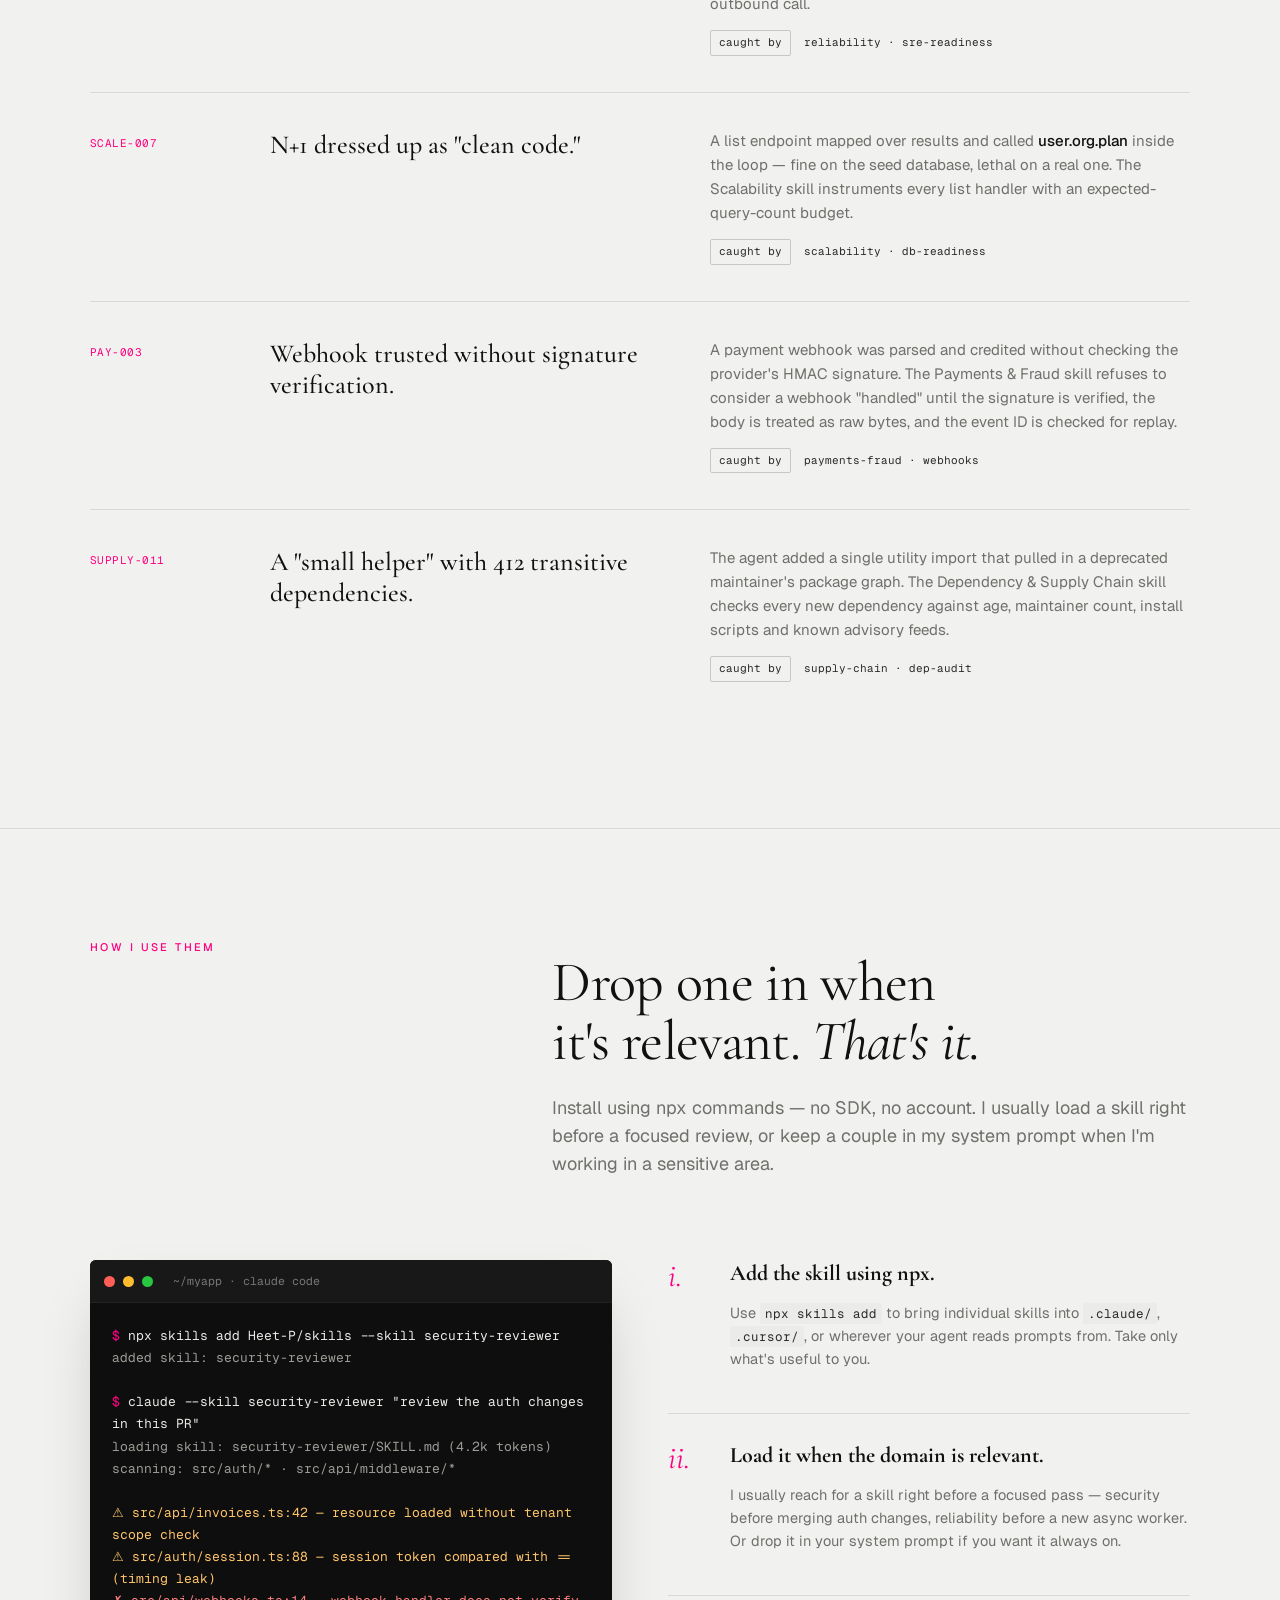
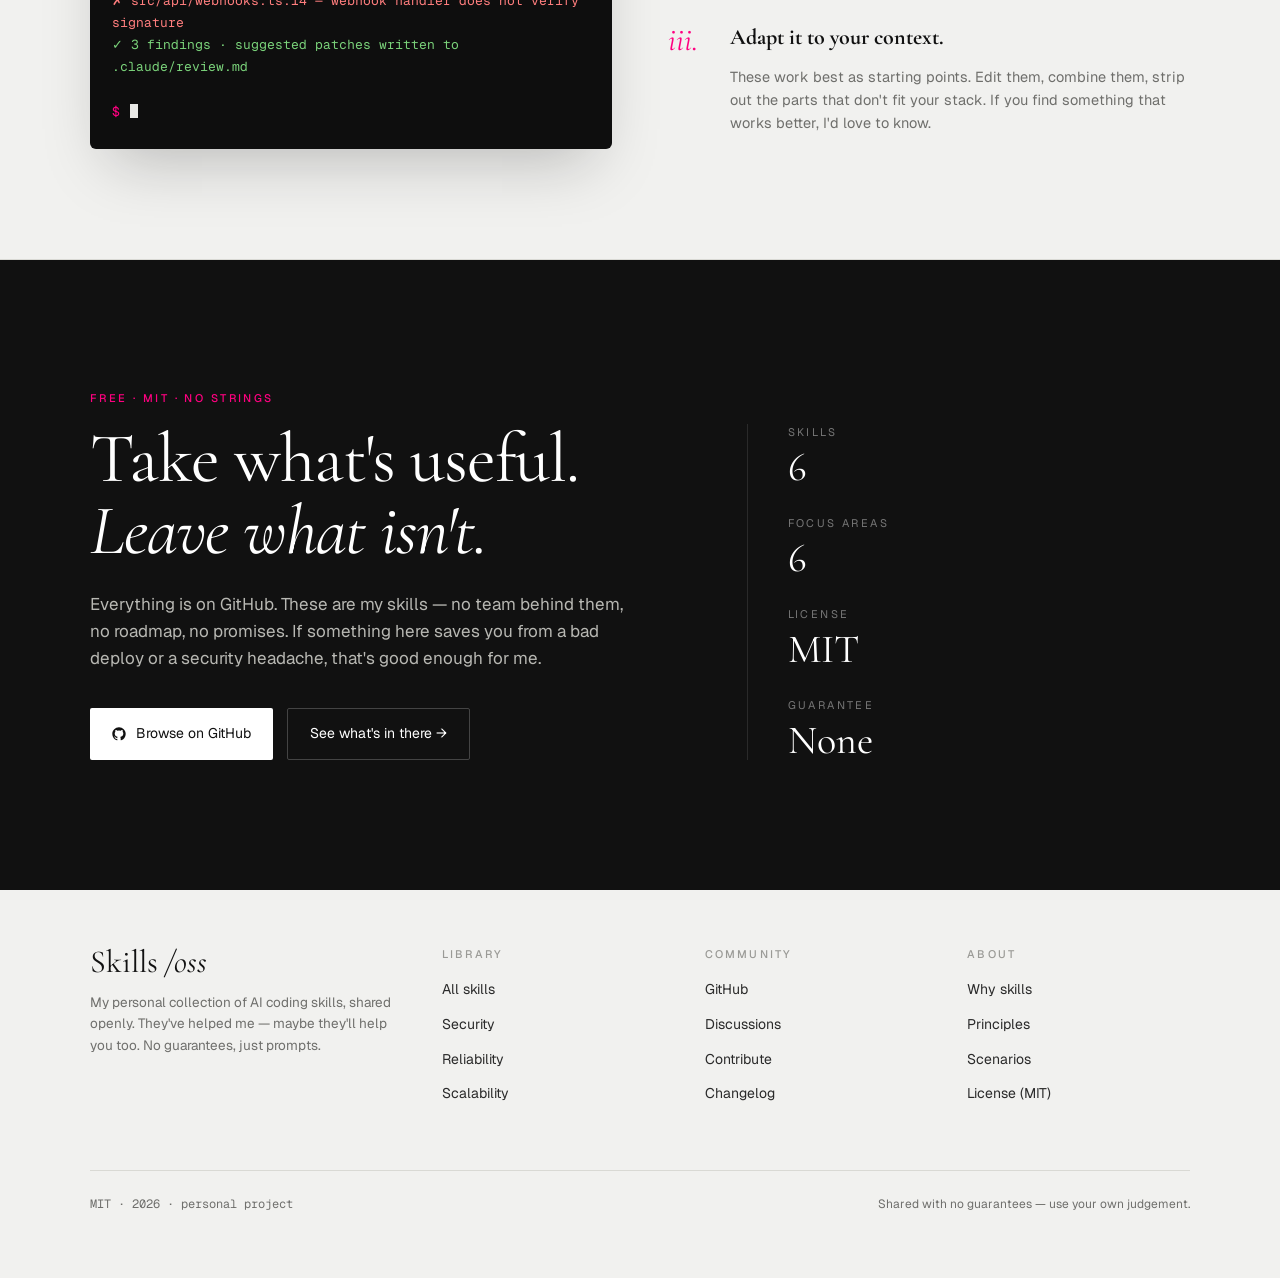
==== commit e9186c93: "Fixed stats" ====
--- a/index.html
+++ b/index.html
@@ -123,7 +123,7 @@
             <div class="hero-stats">
               <div class="meta-row">
                 <span class="meta-k">Skills</span>
-                <span class="meta-v">84 <small>across 8 categories</small></span>
+                <span class="meta-v">6 <small>specialized tools</small></span>
               </div>
               <div class="meta-row">
                 <span class="meta-k">Compatible with</span>
@@ -199,7 +199,7 @@
             <div class="eyebrow">The collection</div>
           </div>
           <div>
-            <h2 class="sec-title">Eight areas I care about. <em>Eighty-four prompts</em> I actually use.</h2>
+            <h2 class="sec-title">Six key areas. <em>Six specialized skills</em> I actually use.</h2>
             <p class="sec-lede">
               Each skill is a plain Markdown file — just paste it into your agent's context
               when the domain is relevant. None of them guarantee anything, but they give
@@ -367,9 +367,9 @@
               </div>
               <div class="out"> added skill: security-reviewer</div>
               <br />
-              <div><span class="pp">$</span> <span class="cmd">claude --skill security-audit "review the auth changes in
+              <div><span class="pp">$</span> <span class="cmd">claude --skill security-reviewer "review the auth changes in
                   this PR"</span></div>
-              <div class="out"> loading skill: security-audit.md (4.2k tokens)</div>
+              <div class="out"> loading skill: security-reviewer/SKILL.md (4.2k tokens)</div>
               <div class="out"> scanning: src/auth/* · src/api/middleware/*</div>
               <br />
               <div class="warn"> ⚠ src/api/invoices.ts:42 — resource loaded without tenant scope check</div>
@@ -445,11 +445,11 @@
         <div class="cta-stats">
           <div class="cta-stat">
             <div class="k">Skills</div>
-            <div class="v">84</div>
+            <div class="v">6</div>
           </div>
           <div class="cta-stat">
-            <div class="k">Categories</div>
-            <div class="v">8</div>
+            <div class="k">Focus Areas</div>
+            <div class="v">6</div>
           </div>
           <div class="cta-stat">
             <div class="k">License</div>
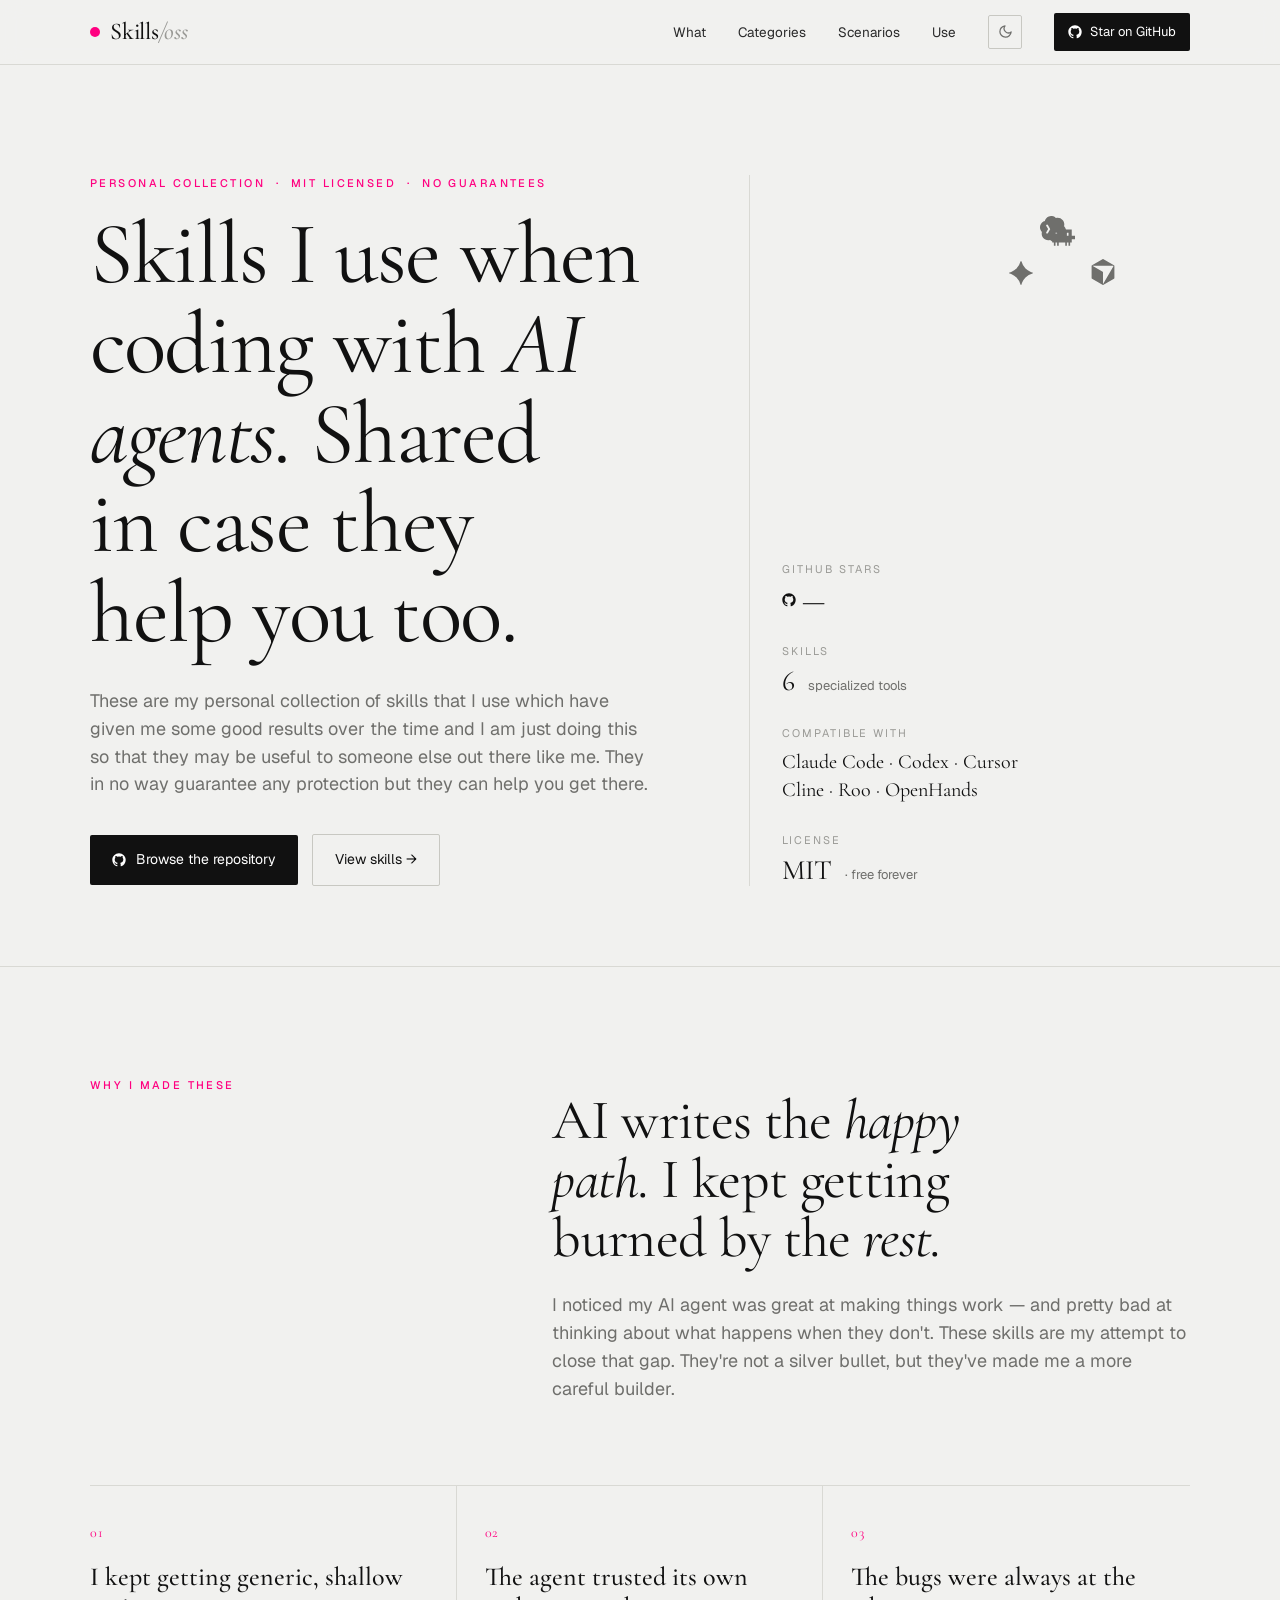
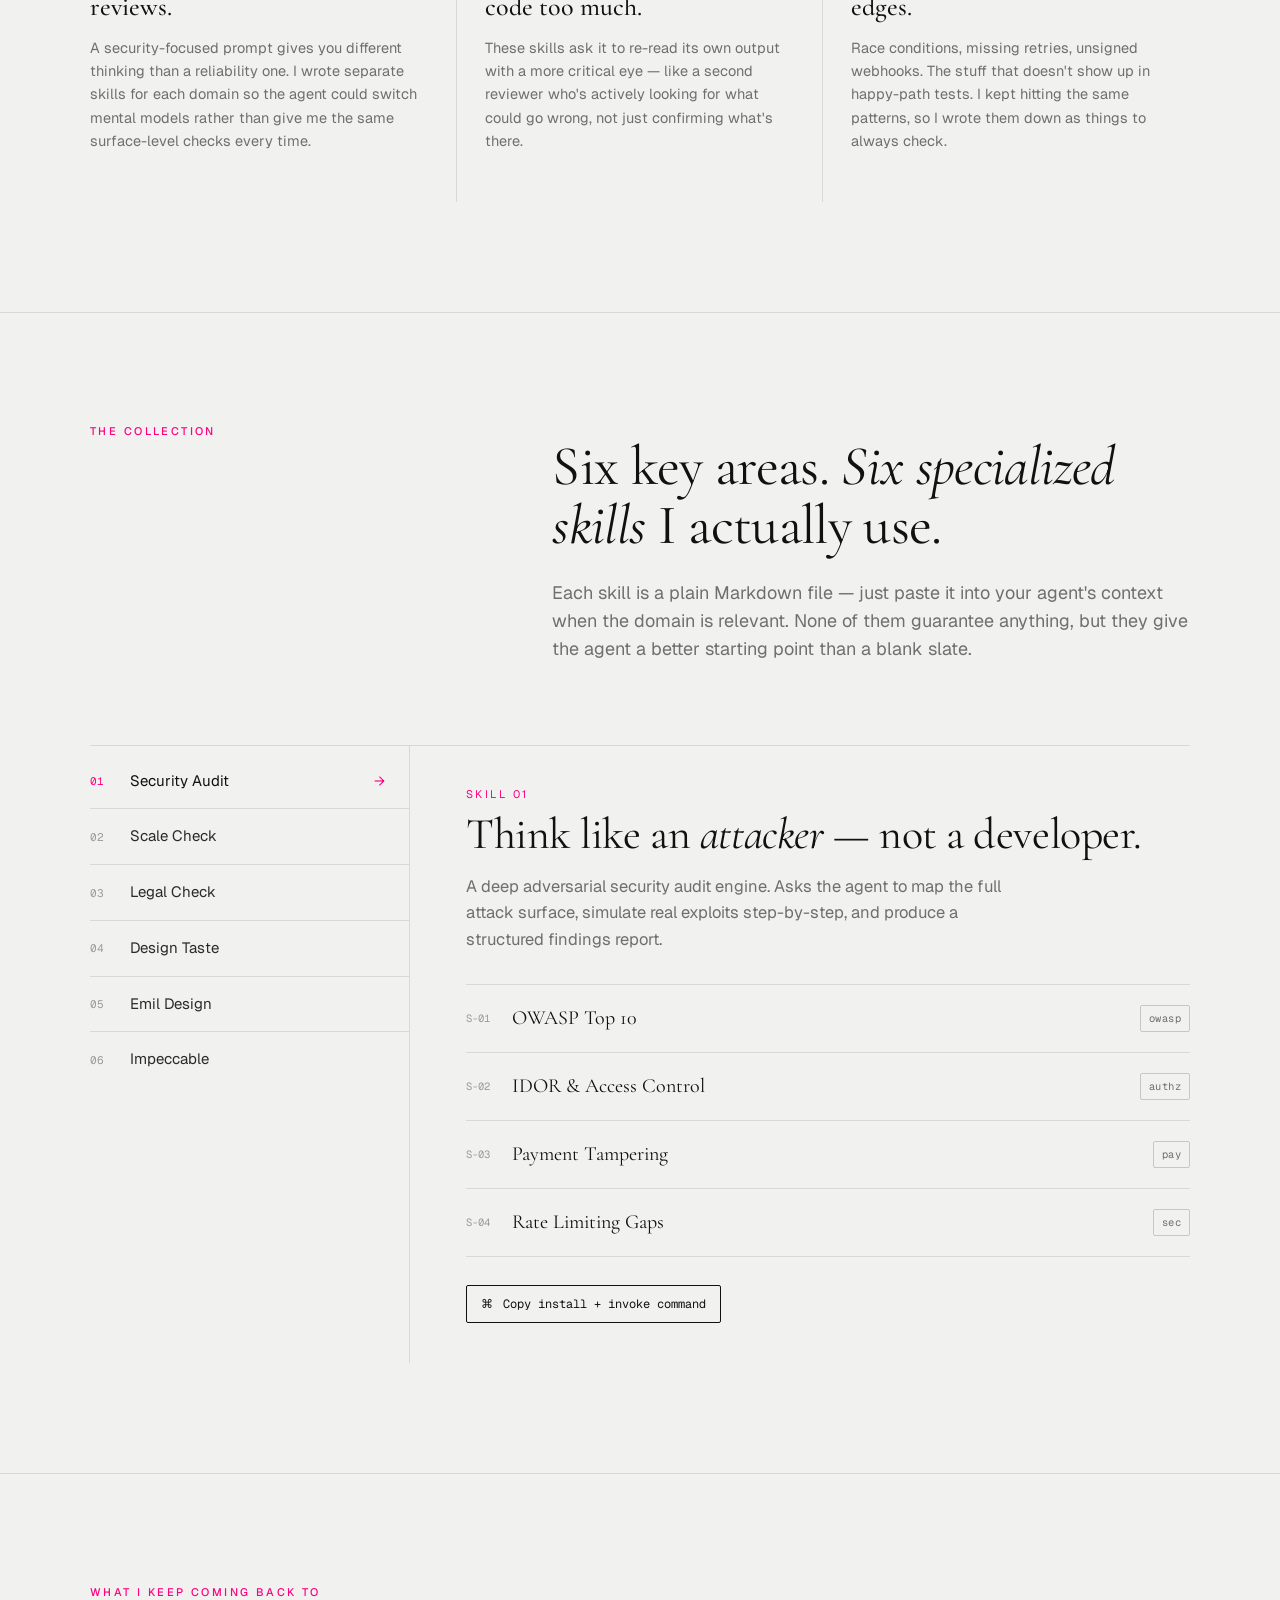
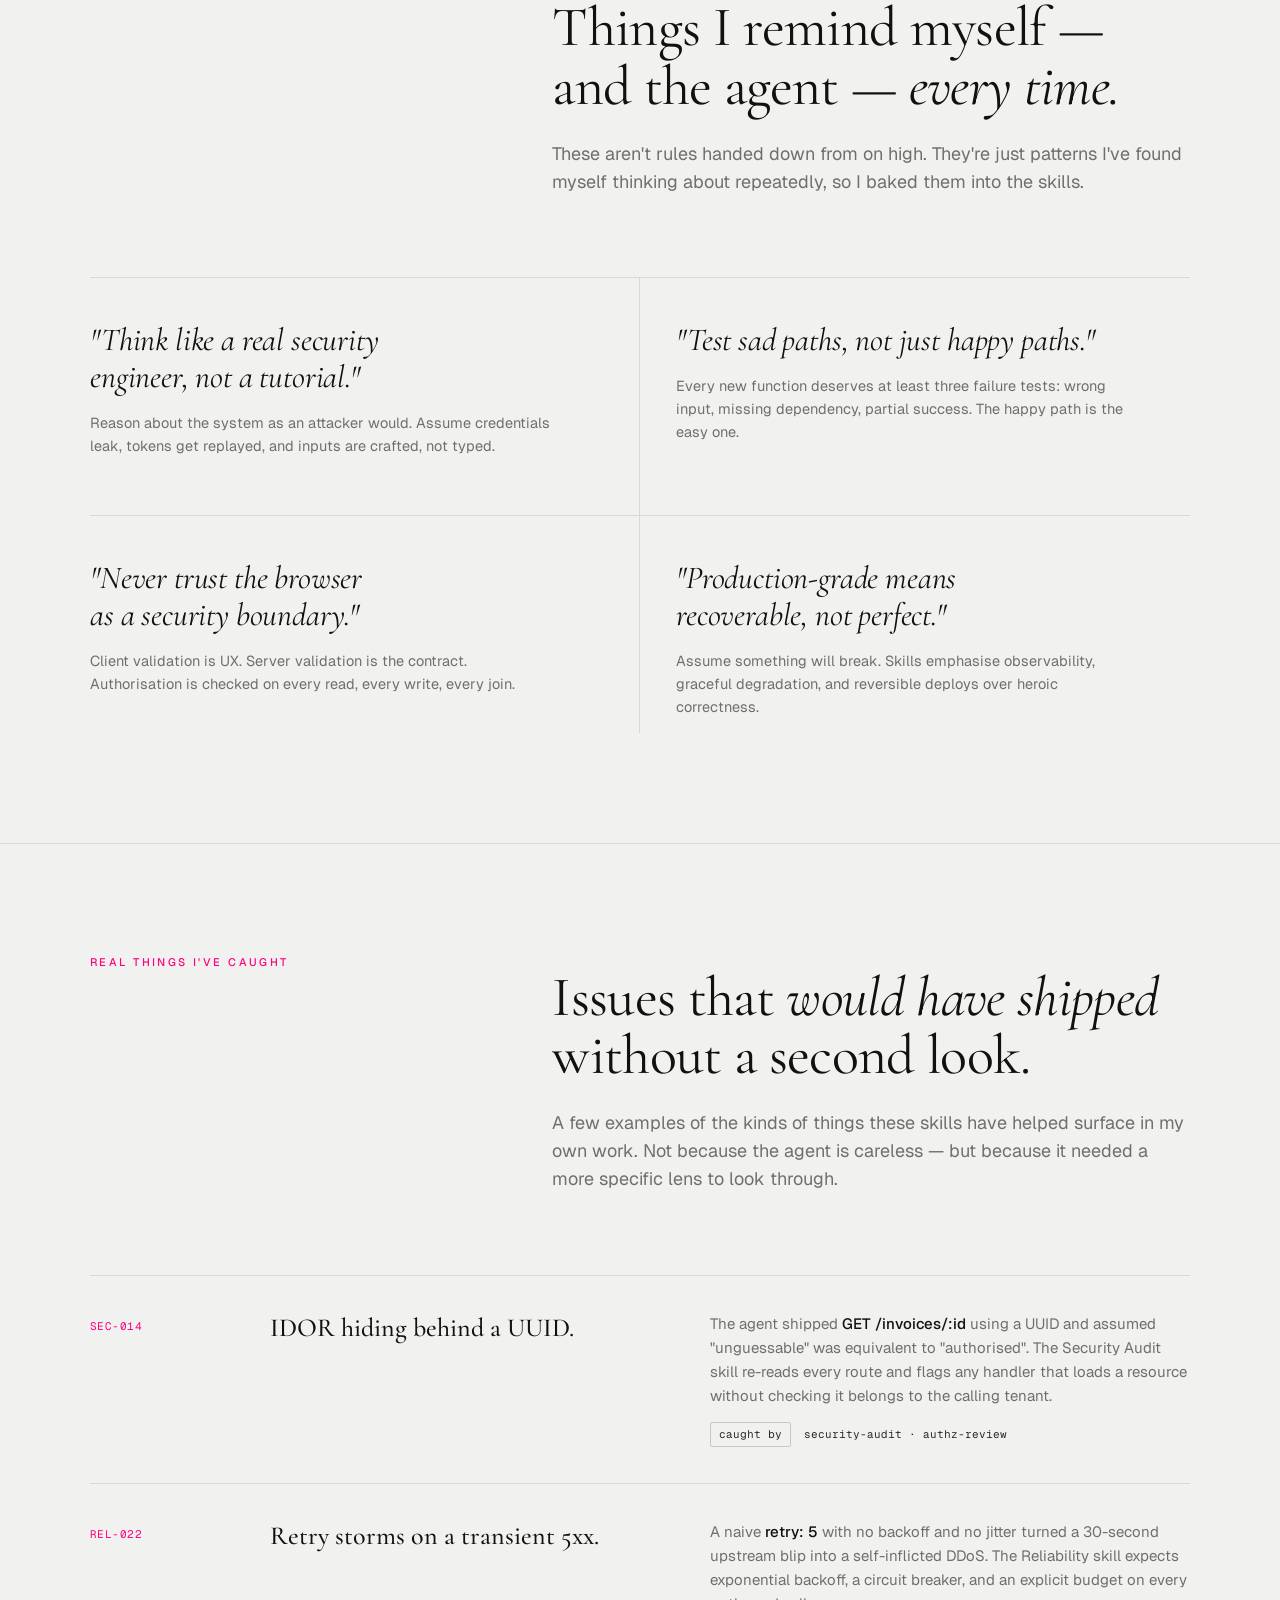
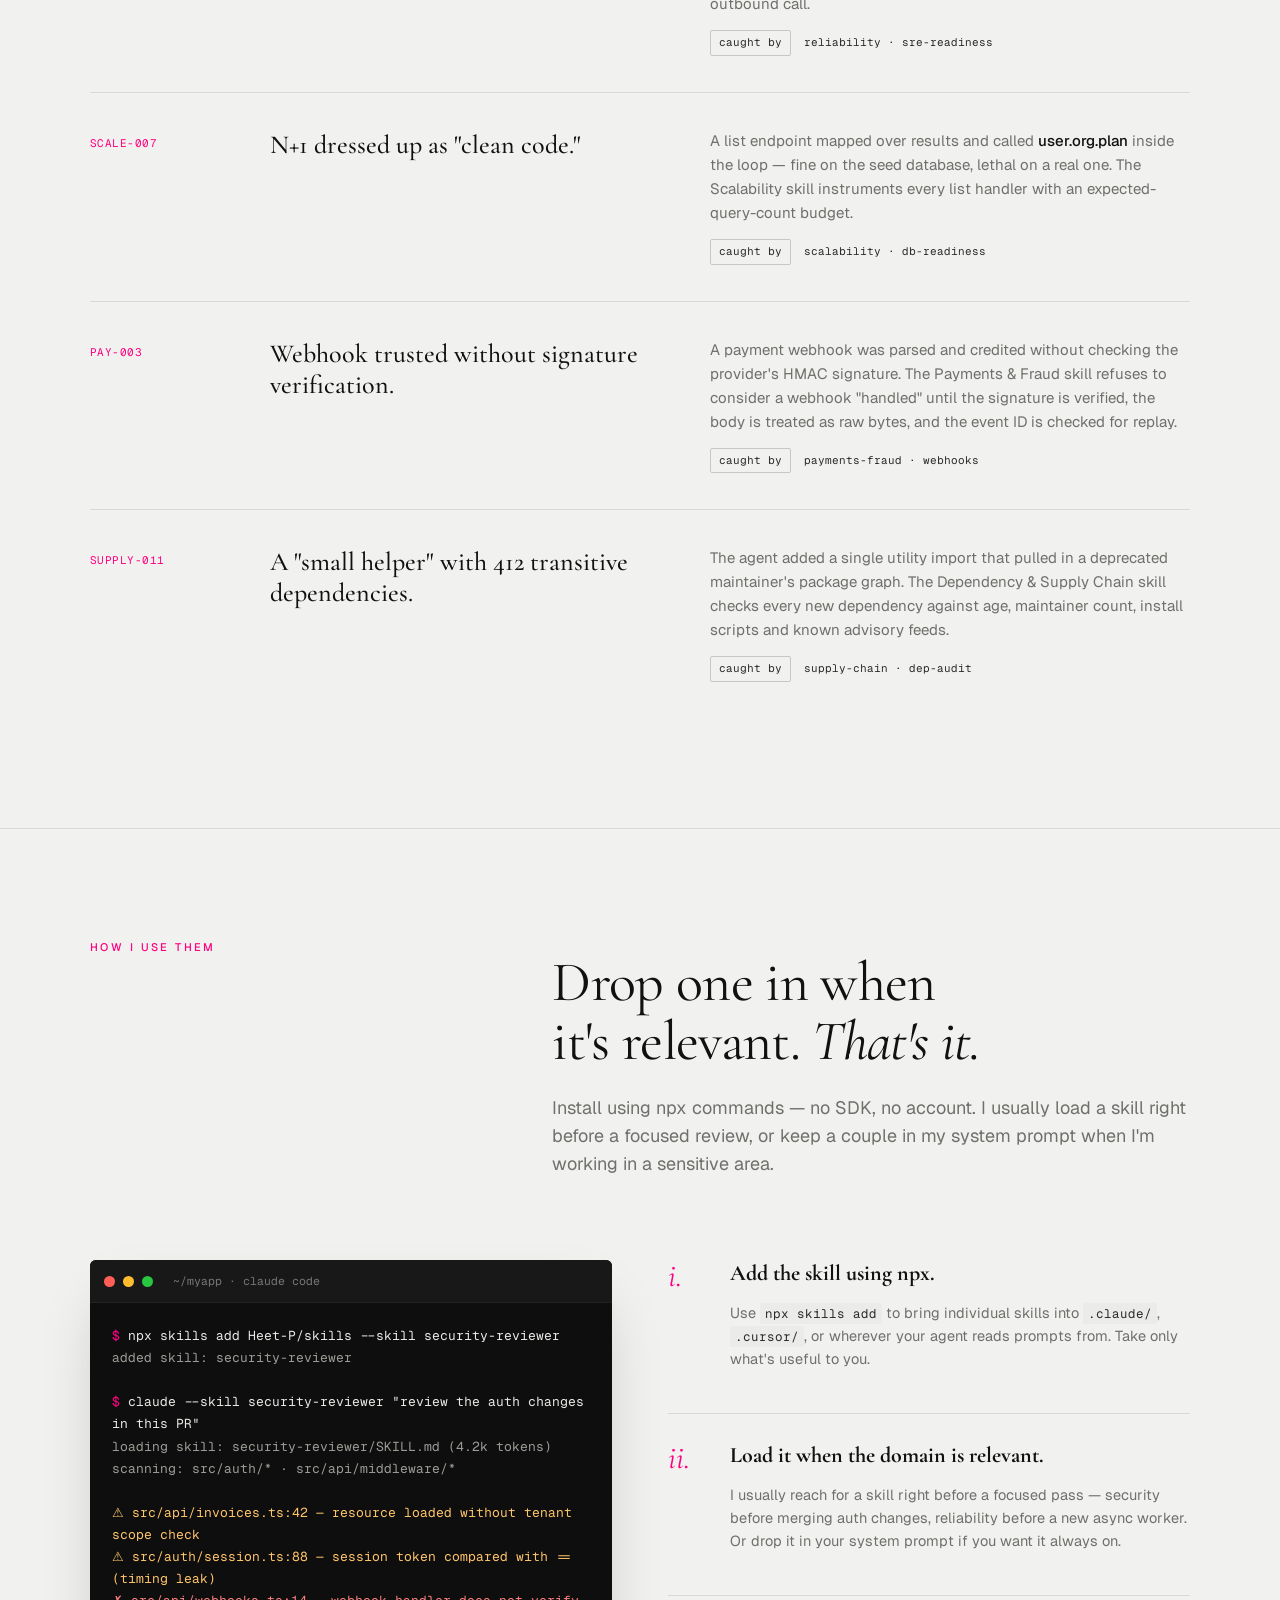
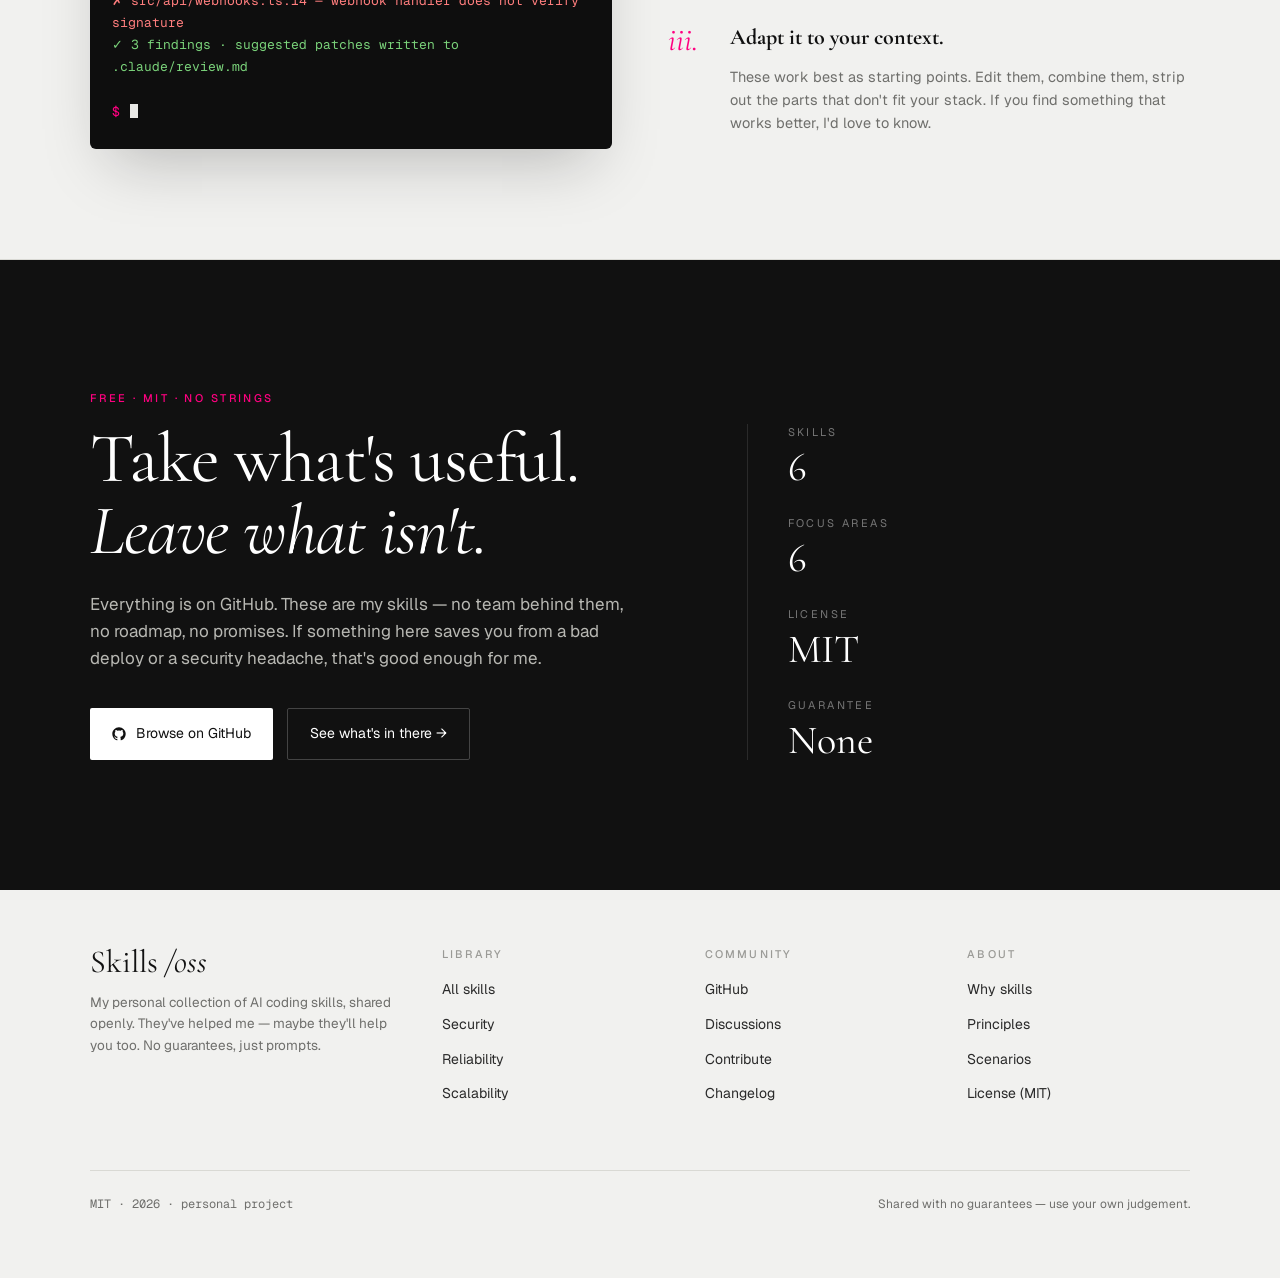
==== commit e31800fb: "Added star count" ====
--- a/index.html
+++ b/index.html
@@ -58,7 +58,7 @@
             <path
               d="M12 .5C5.65.5.5 5.65.5 12c0 5.08 3.29 9.39 7.86 10.91.58.11.79-.25.79-.56 0-.28-.01-1.02-.02-2-3.2.7-3.88-1.54-3.88-1.54-.52-1.33-1.28-1.69-1.28-1.69-1.05-.72.08-.7.08-.7 1.16.08 1.77 1.19 1.77 1.19 1.03 1.76 2.7 1.25 3.36.96.1-.74.4-1.25.73-1.54-2.56-.29-5.25-1.28-5.25-5.69 0-1.26.45-2.28 1.18-3.09-.12-.29-.51-1.46.11-3.04 0 0 .97-.31 3.18 1.18a11.05 11.05 0 0 1 5.79 0c2.2-1.49 3.17-1.18 3.17-1.18.63 1.58.23 2.75.11 3.04.74.81 1.18 1.83 1.18 3.09 0 4.42-2.69 5.39-5.26 5.68.41.35.78 1.05.78 2.11 0 1.53-.01 2.76-.01 3.13 0 .31.21.68.8.56C20.21 21.39 23.5 17.08 23.5 12 23.5 5.65 18.35.5 12 .5z" />
           </svg>
-          Star on GitHub
+          <span id="nav-star-count">Star on GitHub</span>
         </a>
       </nav>
     </div>
@@ -122,6 +122,15 @@
             <!-- Stats -->
             <div class="hero-stats">
               <div class="meta-row">
+                <span class="meta-k">GitHub Stars</span>
+                <span class="meta-v" id="hero-star-count" style="display: flex; align-items: center; gap: 6px;">
+                  <svg width="14" height="14" viewBox="0 0 24 24" fill="currentColor" aria-hidden="true">
+                    <path d="M12 .5C5.65.5.5 5.65.5 12c0 5.08 3.29 9.39 7.86 10.91.58.11.79-.25.79-.56 0-.28-.01-1.02-.02-2-3.2.7-3.88-1.54-3.88-1.54-.52-1.33-1.28-1.69-1.28-1.69-1.05-.72.08-.7.08-.7 1.16.08 1.77 1.19 1.77 1.19 1.03 1.76 2.7 1.25 3.36.96.1-.74.4-1.25.73-1.54-2.56-.29-5.25-1.28-5.25-5.69 0-1.26.45-2.28 1.18-3.09-.12-.29-.51-1.46.11-3.04 0 0 .97-.31 3.18 1.18a11.05 11.05 0 0 1 5.79 0c2.2-1.49 3.17-1.18 3.17-1.18.63 1.58.23 2.75.11 3.04.74.81 1.18 1.83 1.18 3.09 0 4.42-2.69 5.39-5.26 5.68.41.35.78 1.05.78 2.11 0 1.53-.01 2.76-.01 3.13 0 .31.21.68.8.56C20.21 21.39 23.5 17.08 23.5 12 23.5 5.65 18.35.5 12 .5z" />
+                  </svg>
+                  —
+                </span>
+              </div>
+              <div class="meta-row">
                 <span class="meta-k">Skills</span>
                 <span class="meta-v">6 <small>specialized tools</small></span>
               </div>
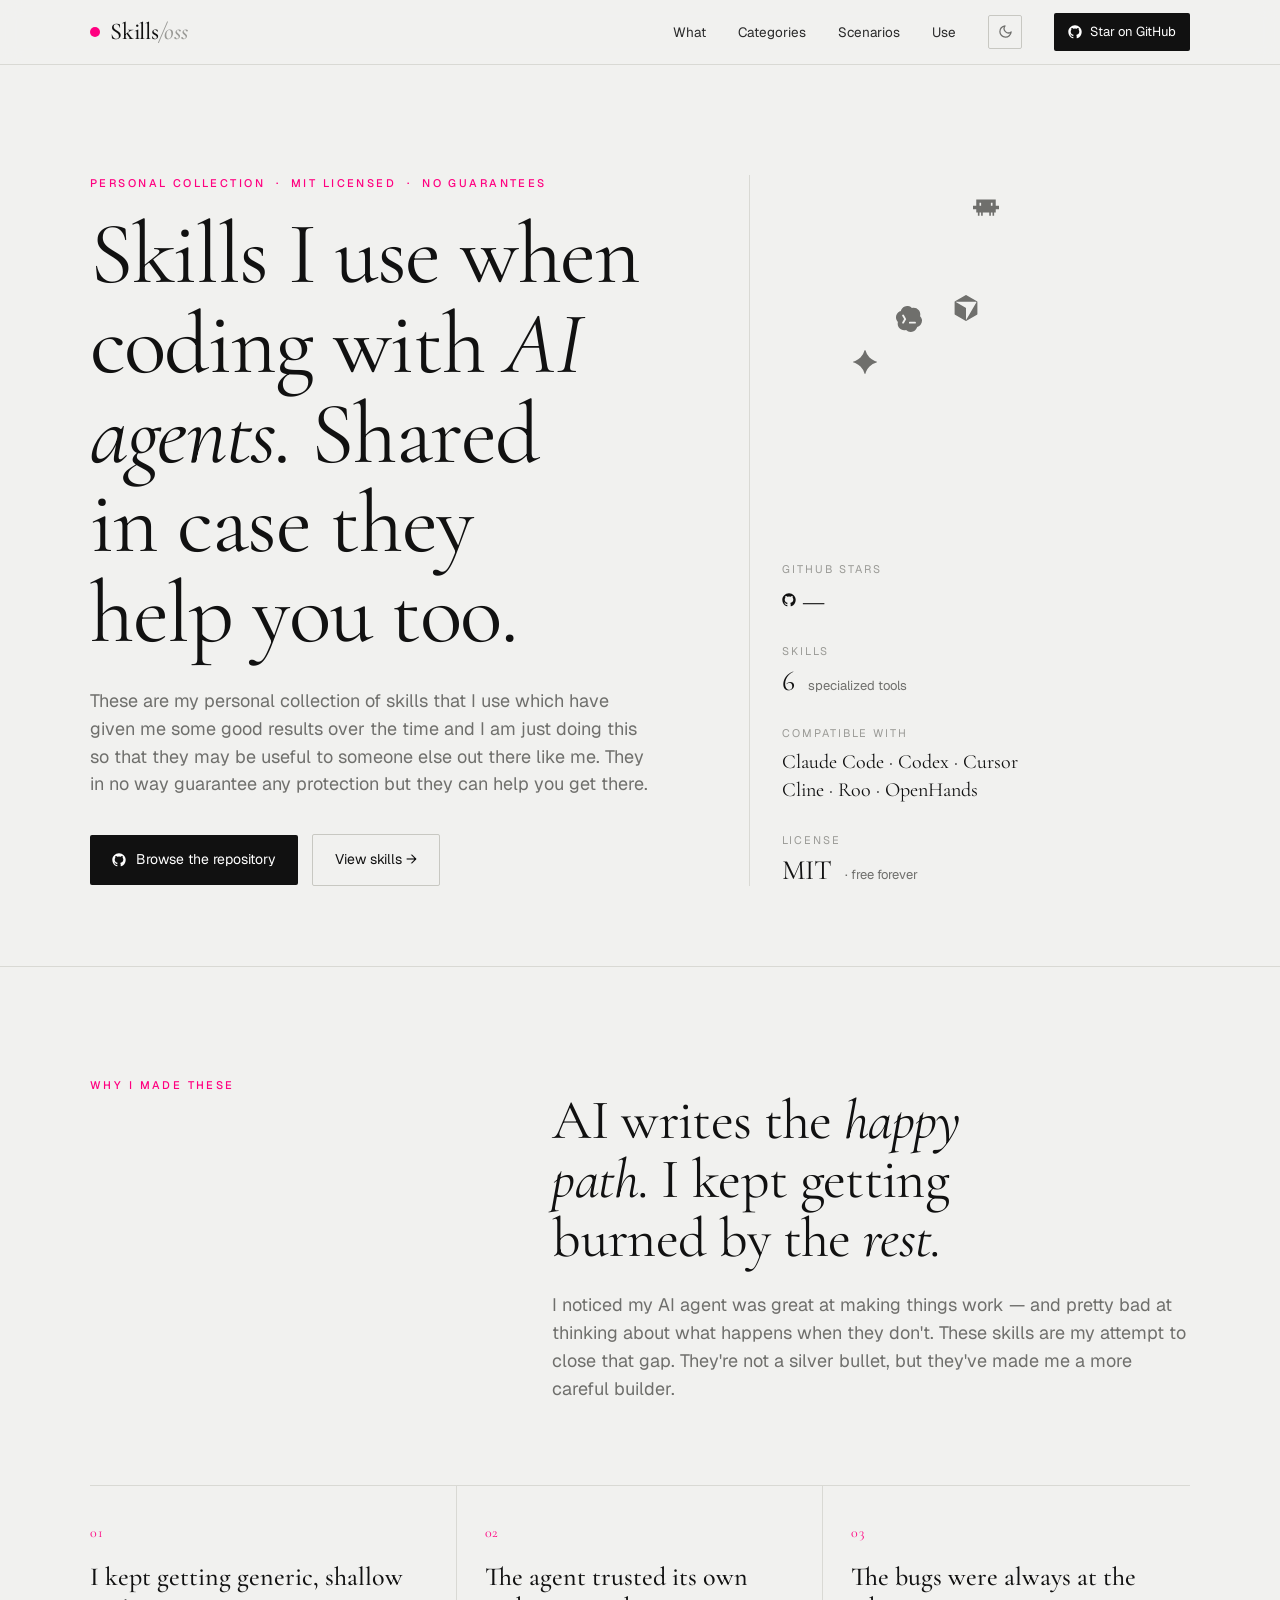
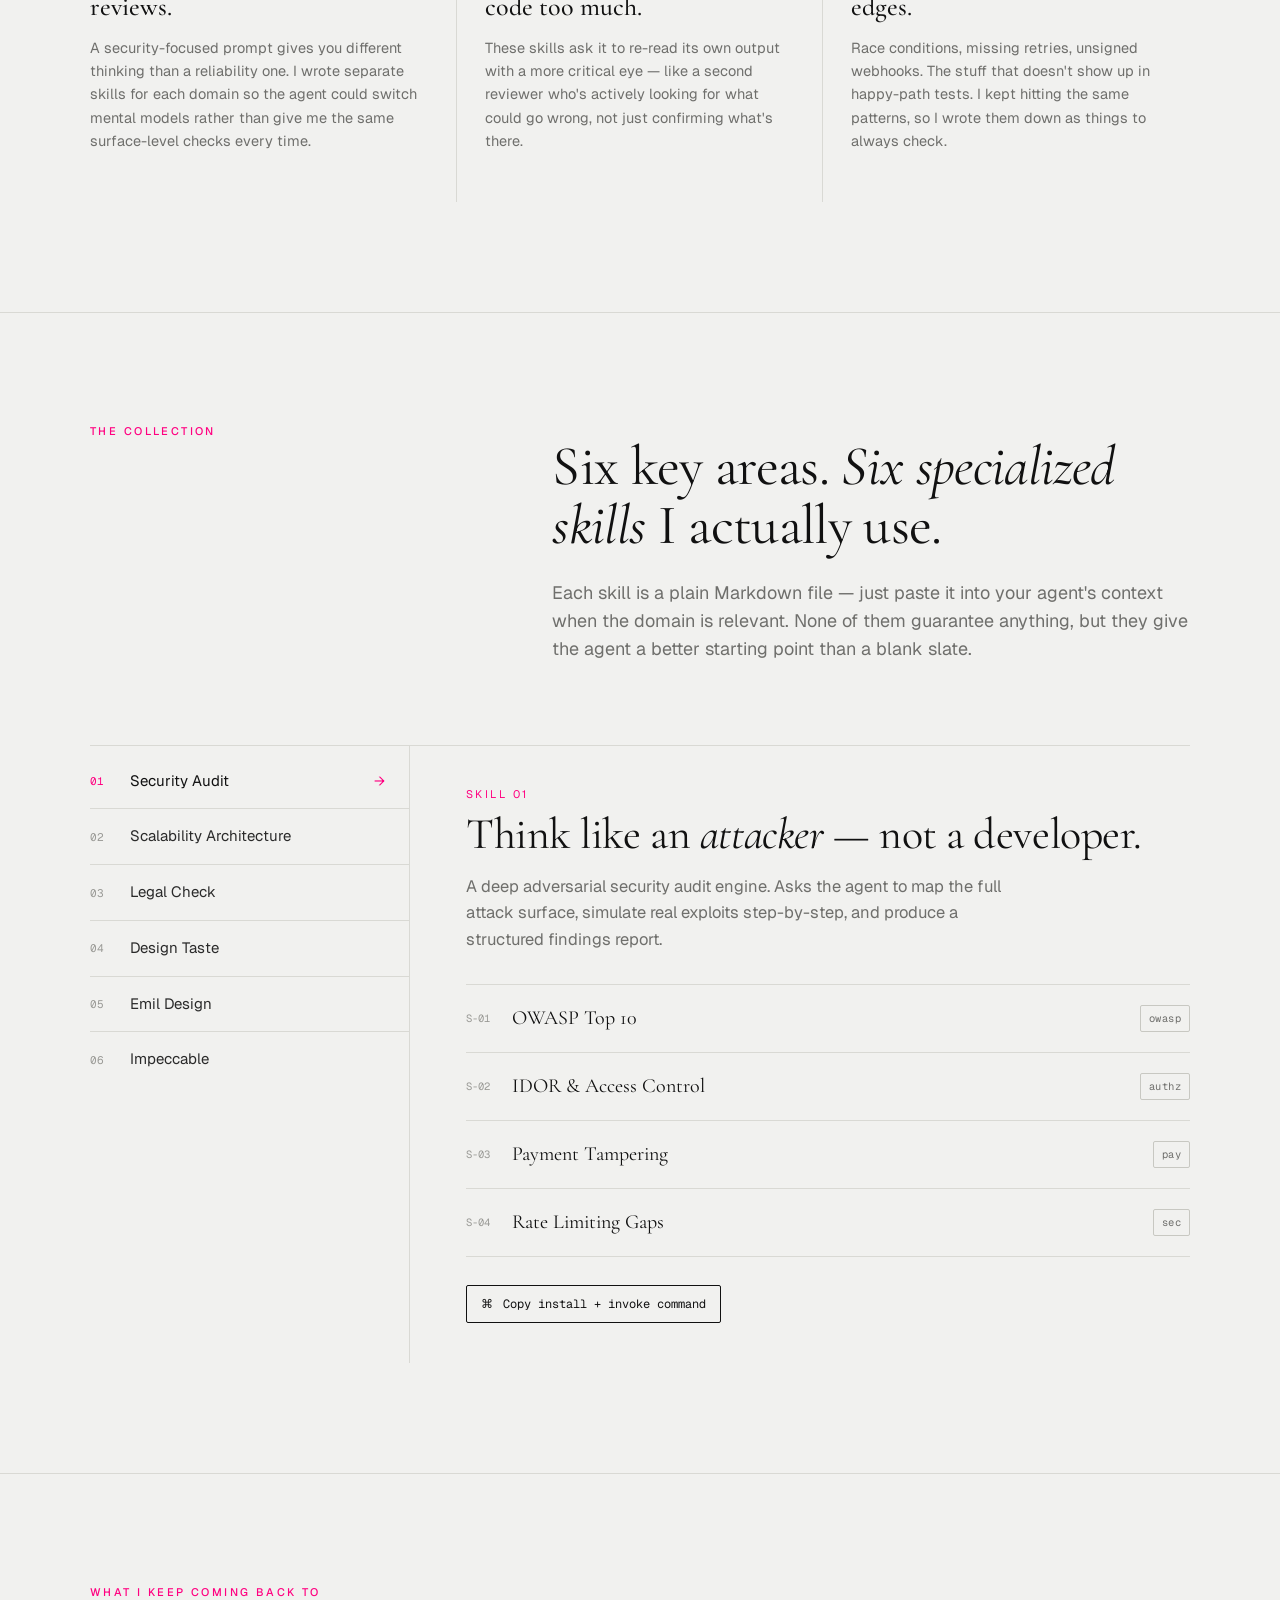
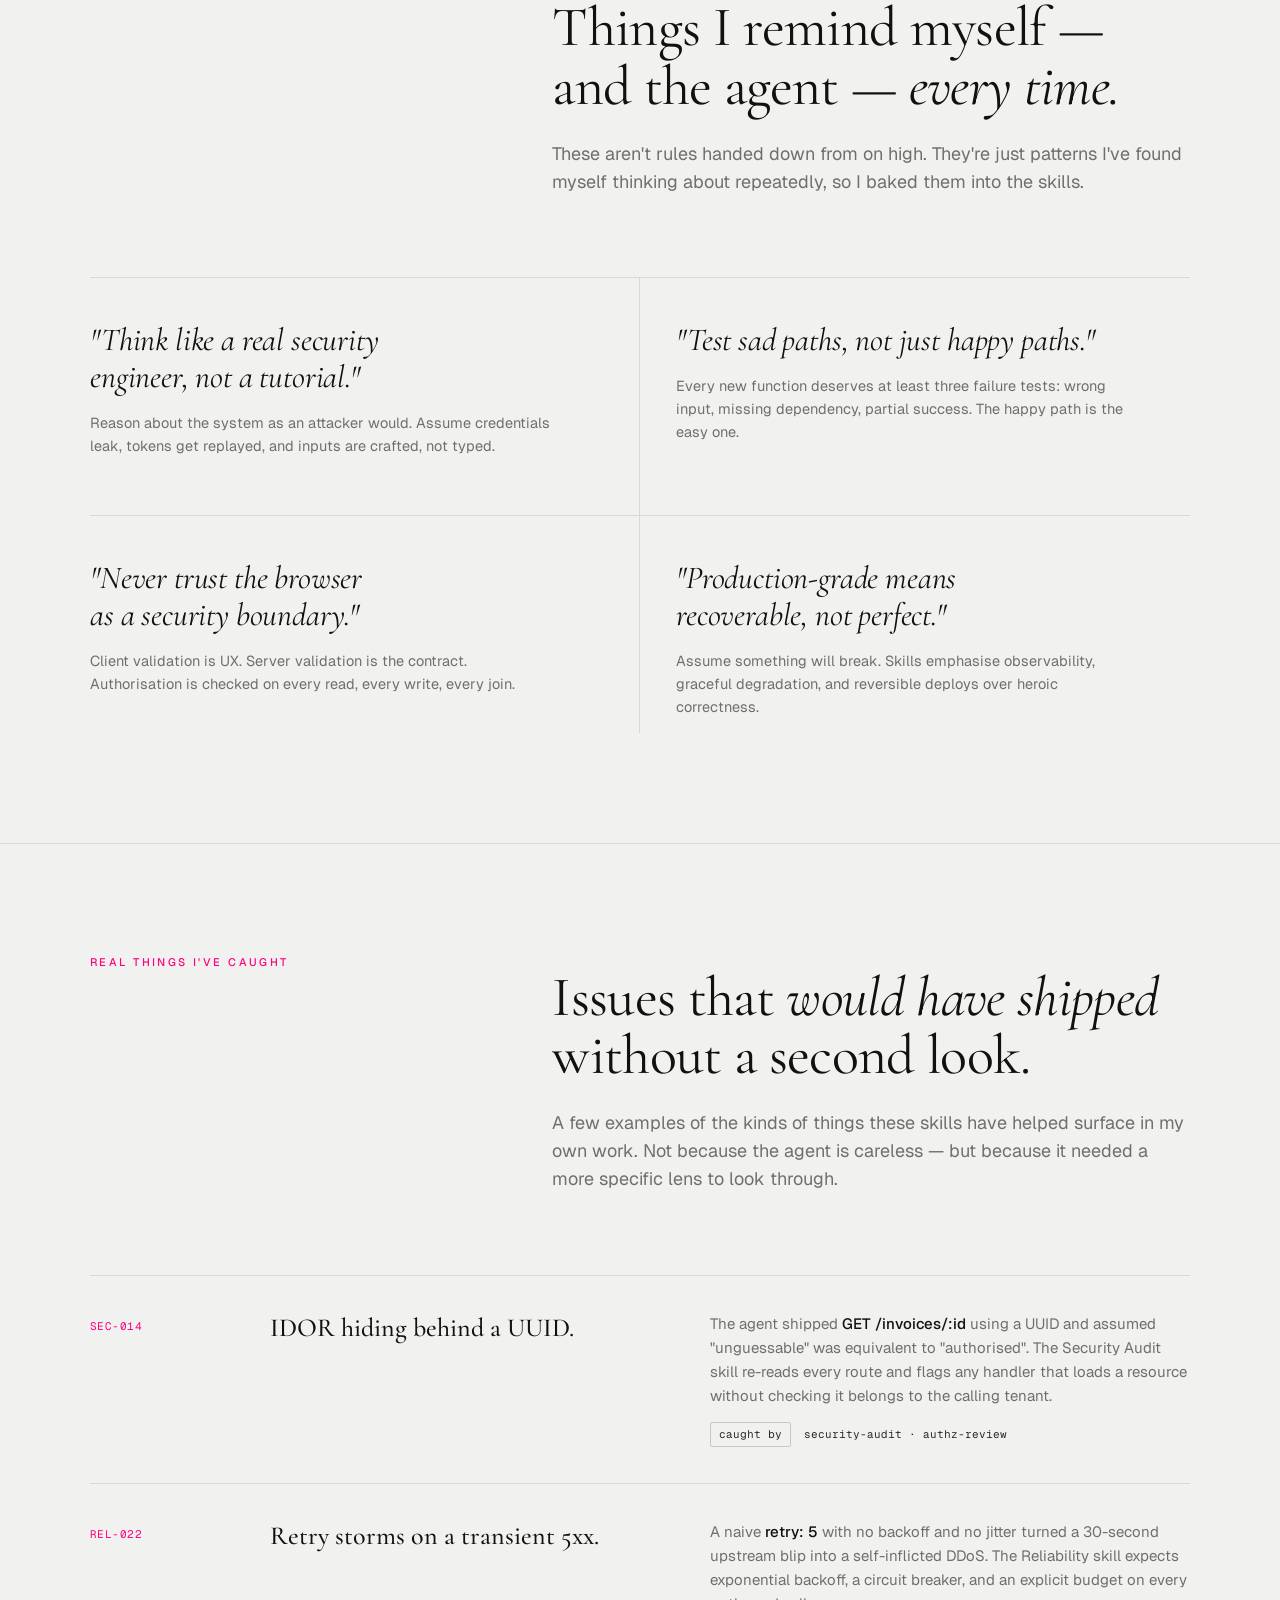
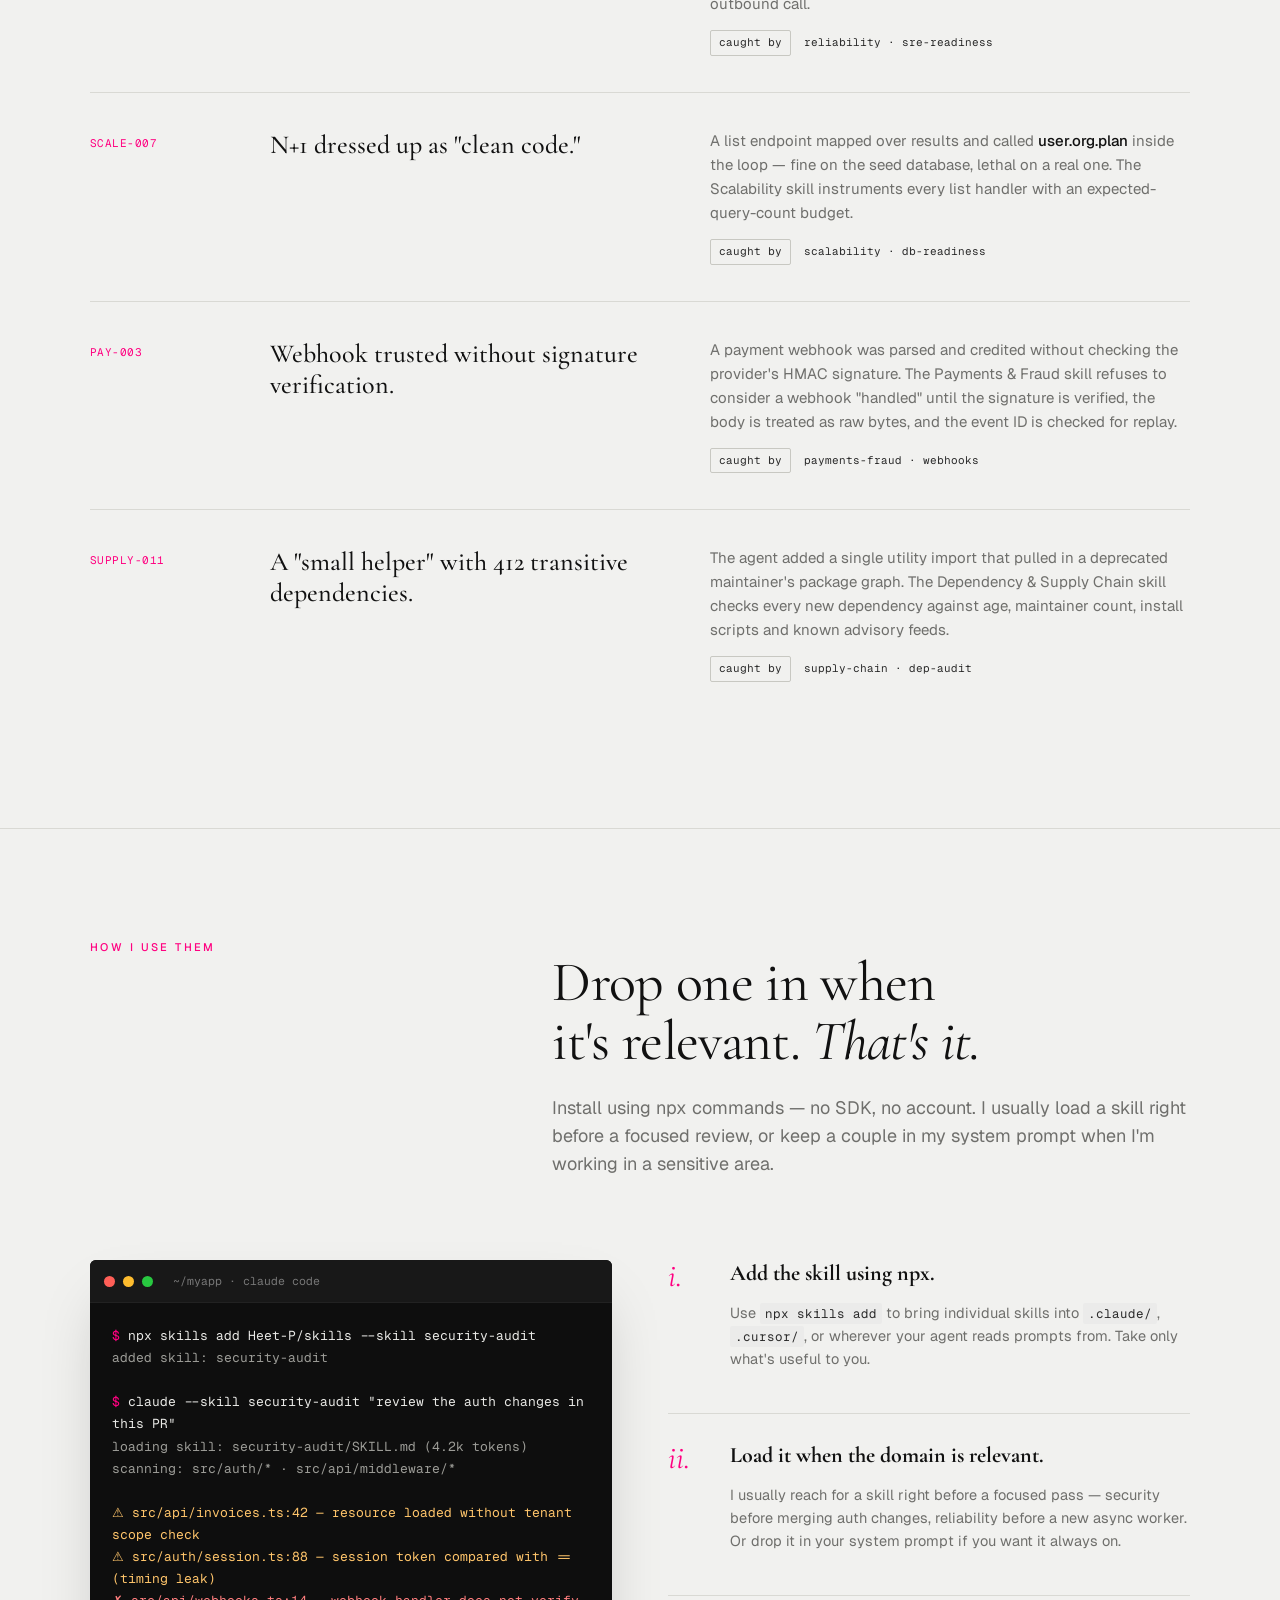
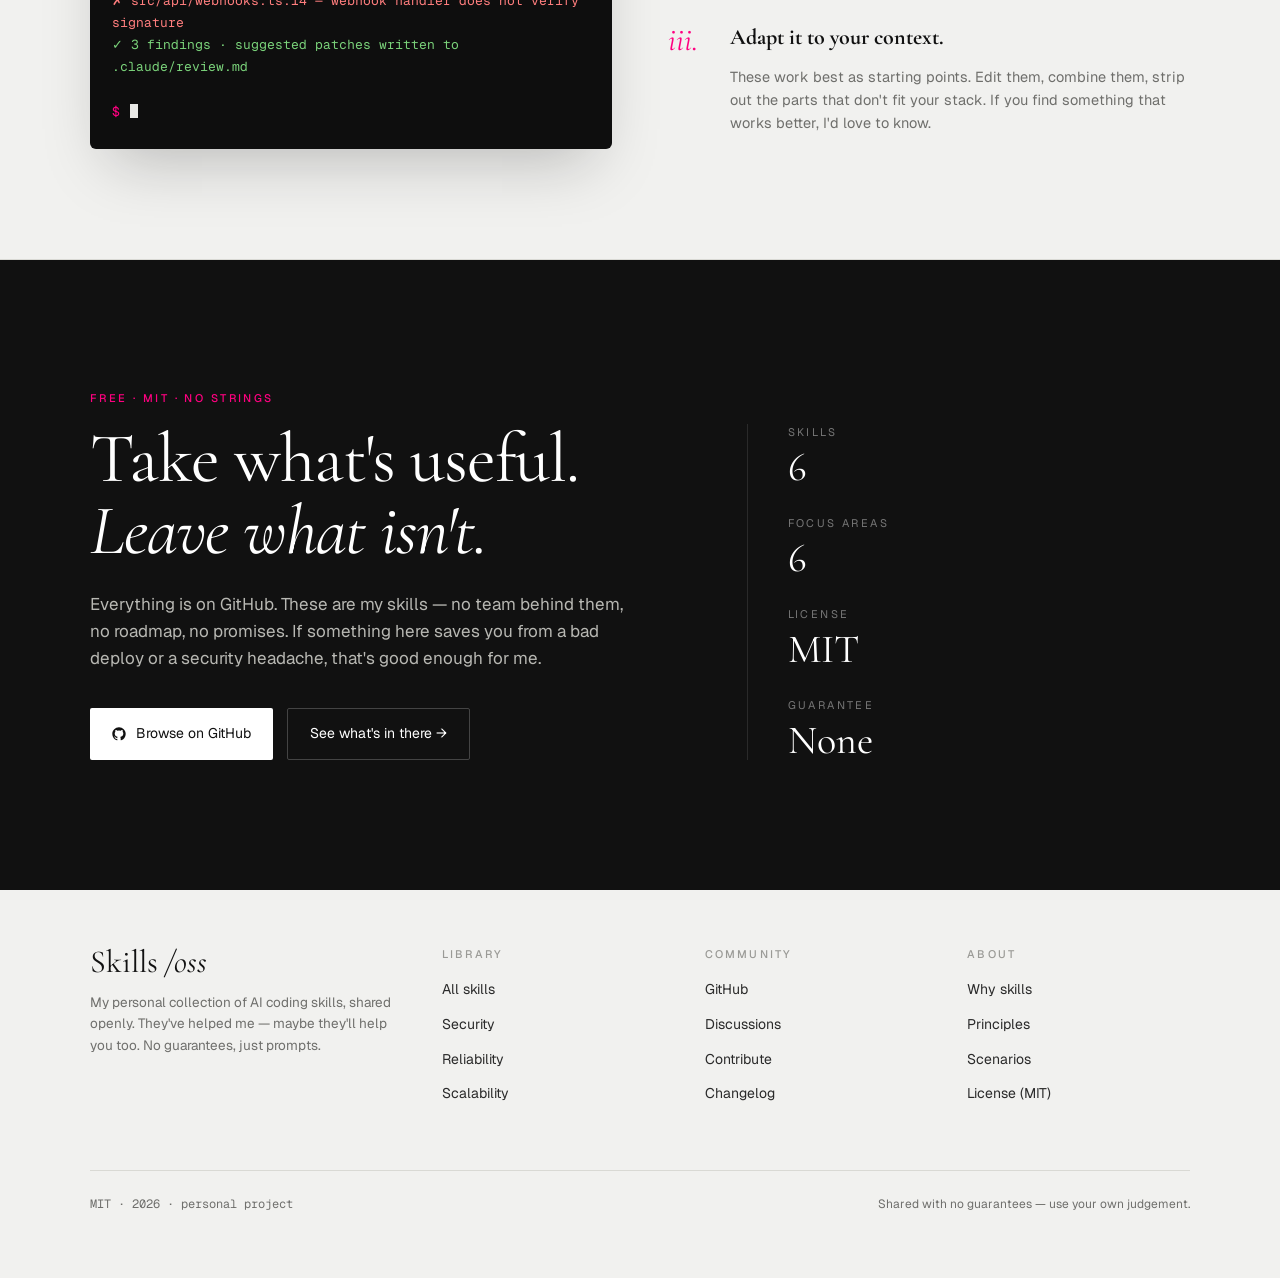
==== commit 51253cb6: "Fixed npx issues" ====
--- a/index.html
+++ b/index.html
@@ -372,13 +372,13 @@
               <span class="tt">~/myapp · claude code</span>
             </div>
             <div class="term-body">
-              <div><span class="pp">$</span> <span class="cmd">npx skills add Heet-P/skills --skill security-reviewer</span>
-              </div>
-              <div class="out"> added skill: security-reviewer</div>
+              <div><span class="pp">$</span> <span class="cmd">npx skills add Heet-P/skills --skill security-audit</span>
+              </div>
+              <div class="out"> added skill: security-audit</div>
               <br />
-              <div><span class="pp">$</span> <span class="cmd">claude --skill security-reviewer "review the auth changes in
+              <div><span class="pp">$</span> <span class="cmd">claude --skill security-audit "review the auth changes in
                   this PR"</span></div>
-              <div class="out"> loading skill: security-reviewer/SKILL.md (4.2k tokens)</div>
+              <div class="out"> loading skill: security-audit/SKILL.md (4.2k tokens)</div>
               <div class="out"> scanning: src/auth/* · src/api/middleware/*</div>
               <br />
               <div class="warn"> ⚠ src/api/invoices.ts:42 — resource loaded without tenant scope check</div>
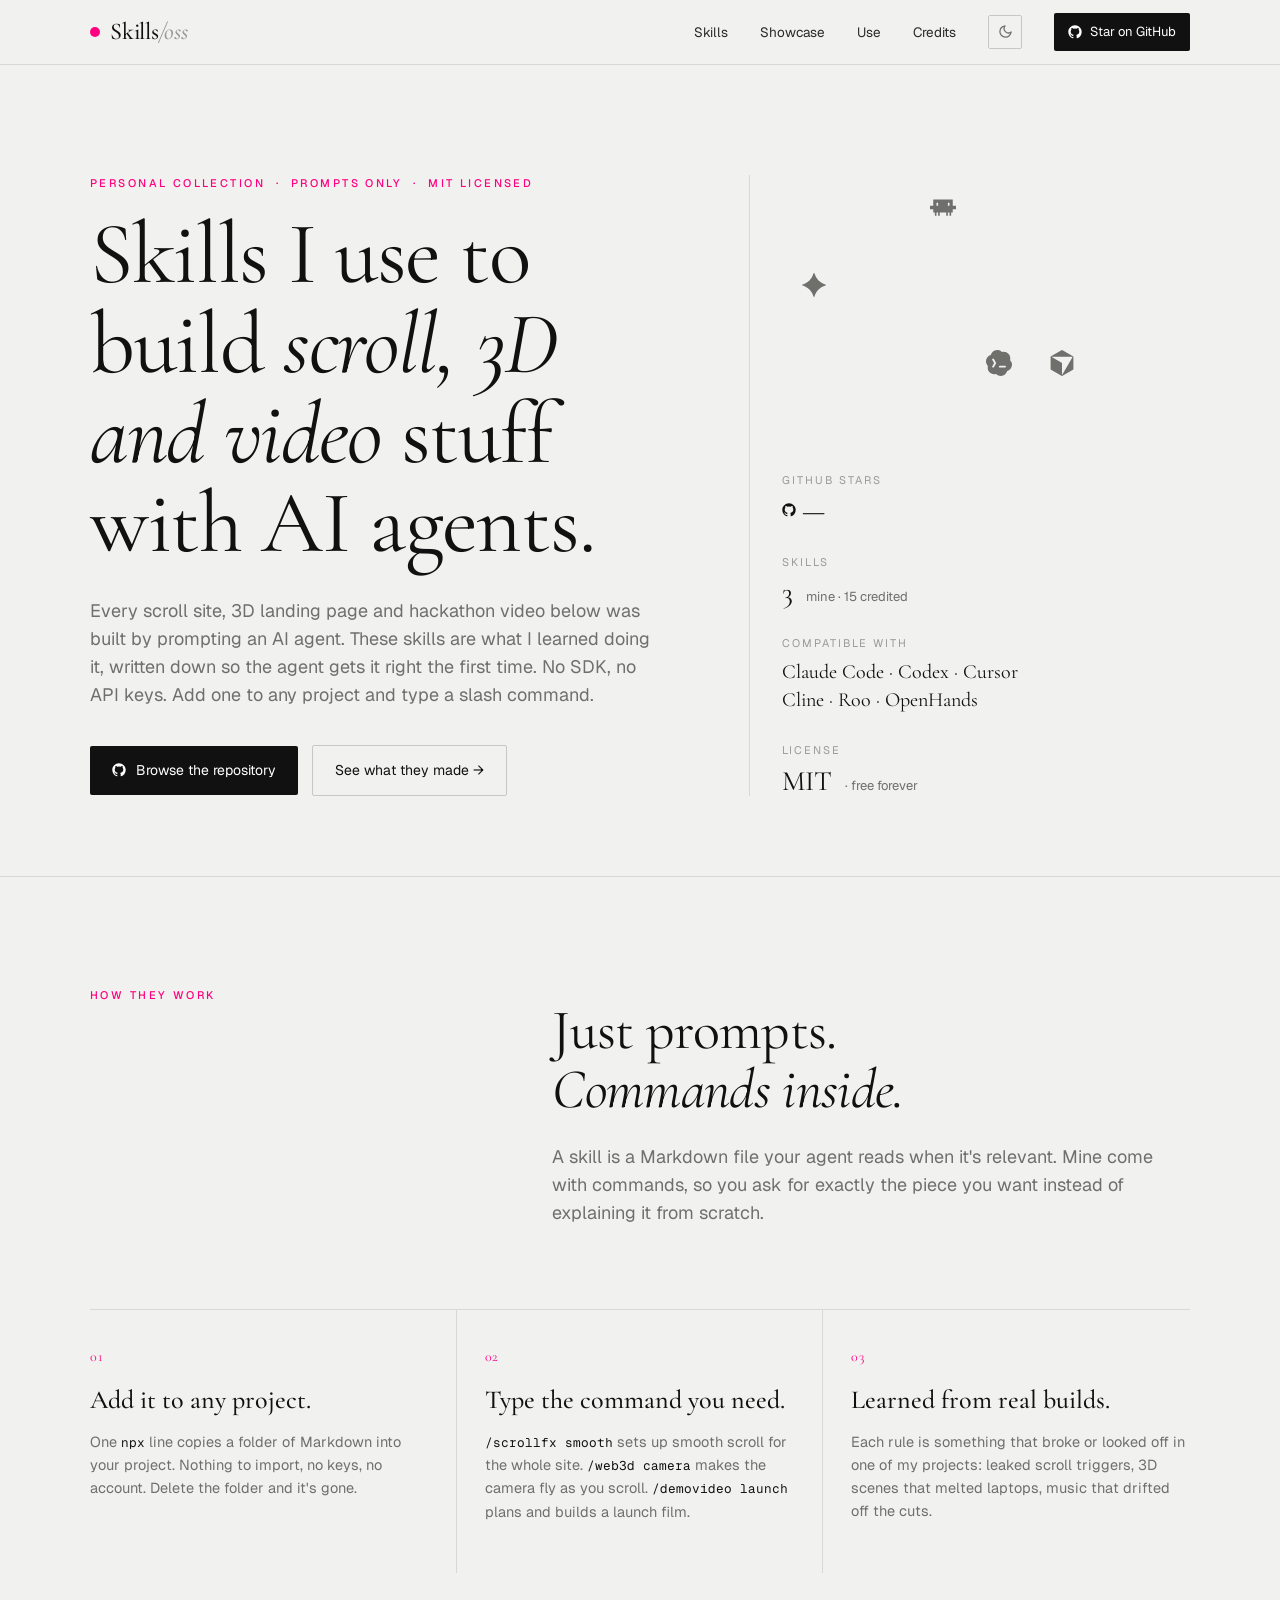
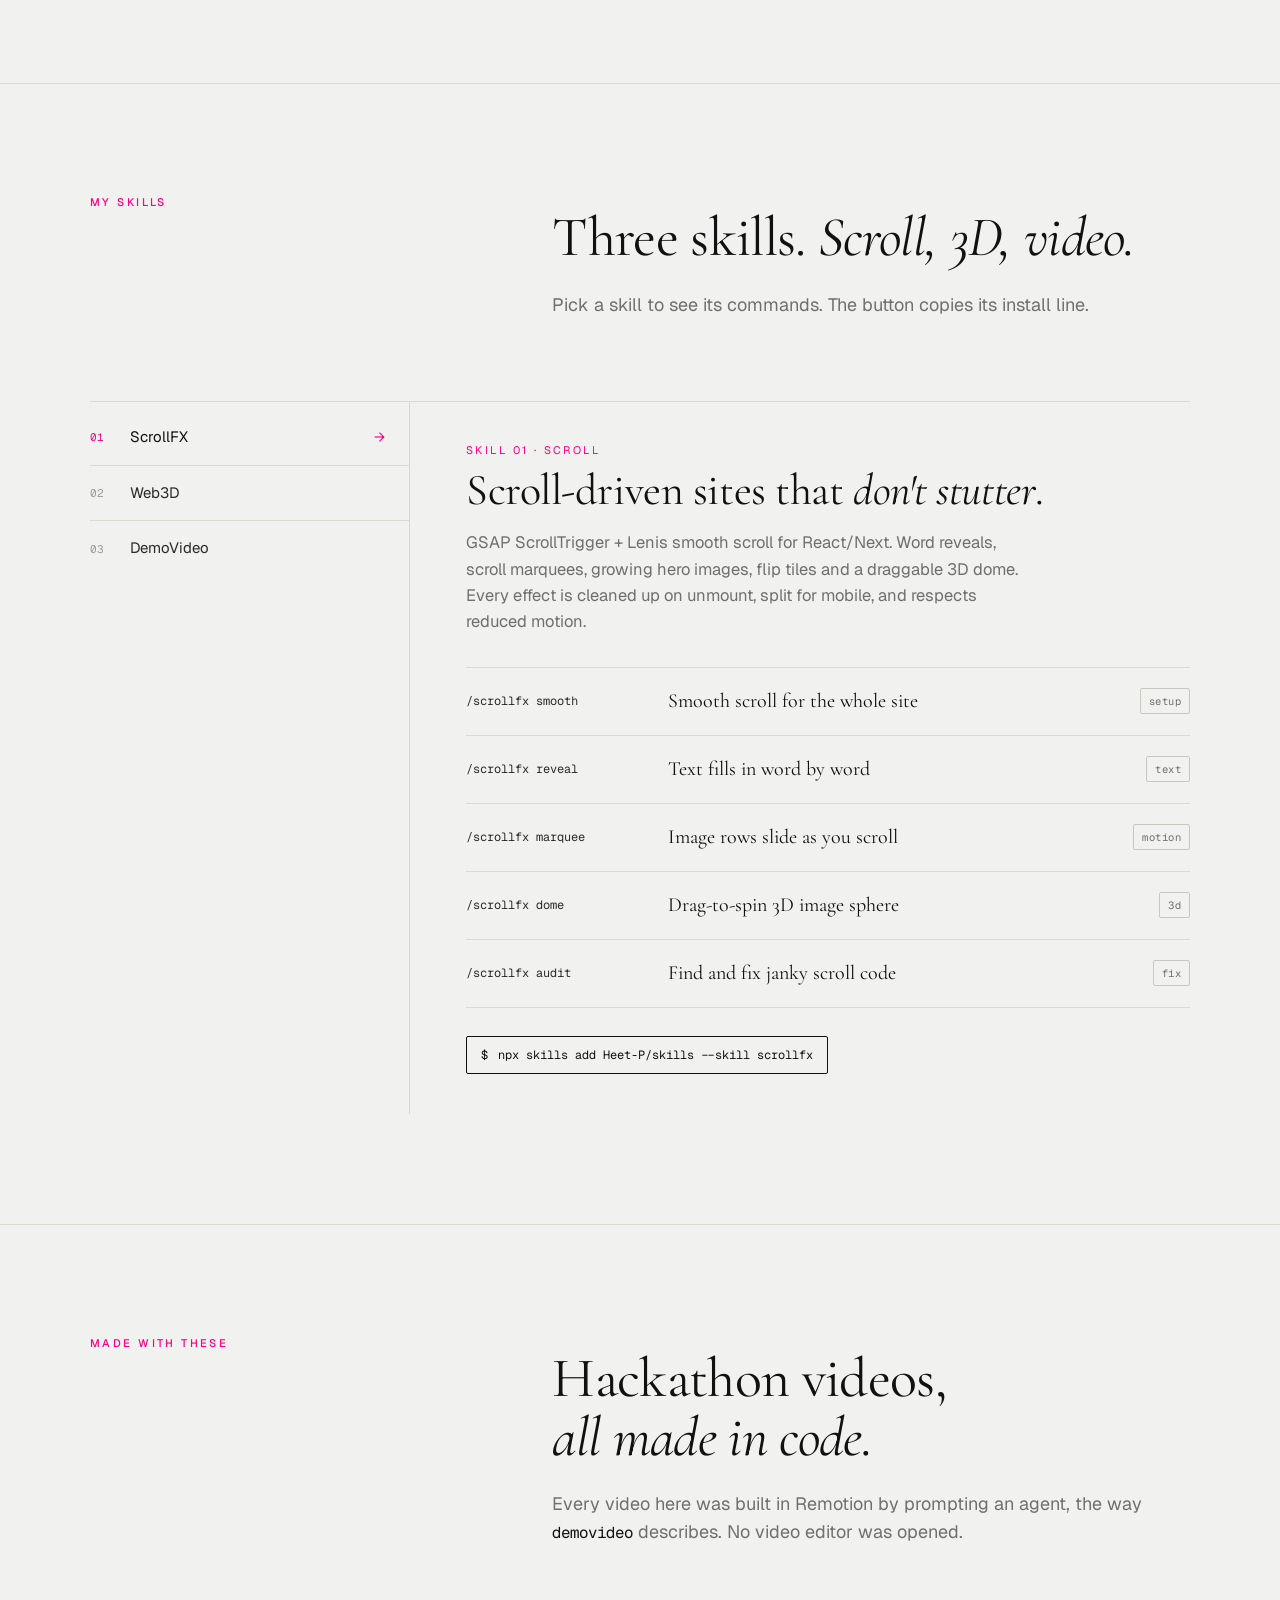
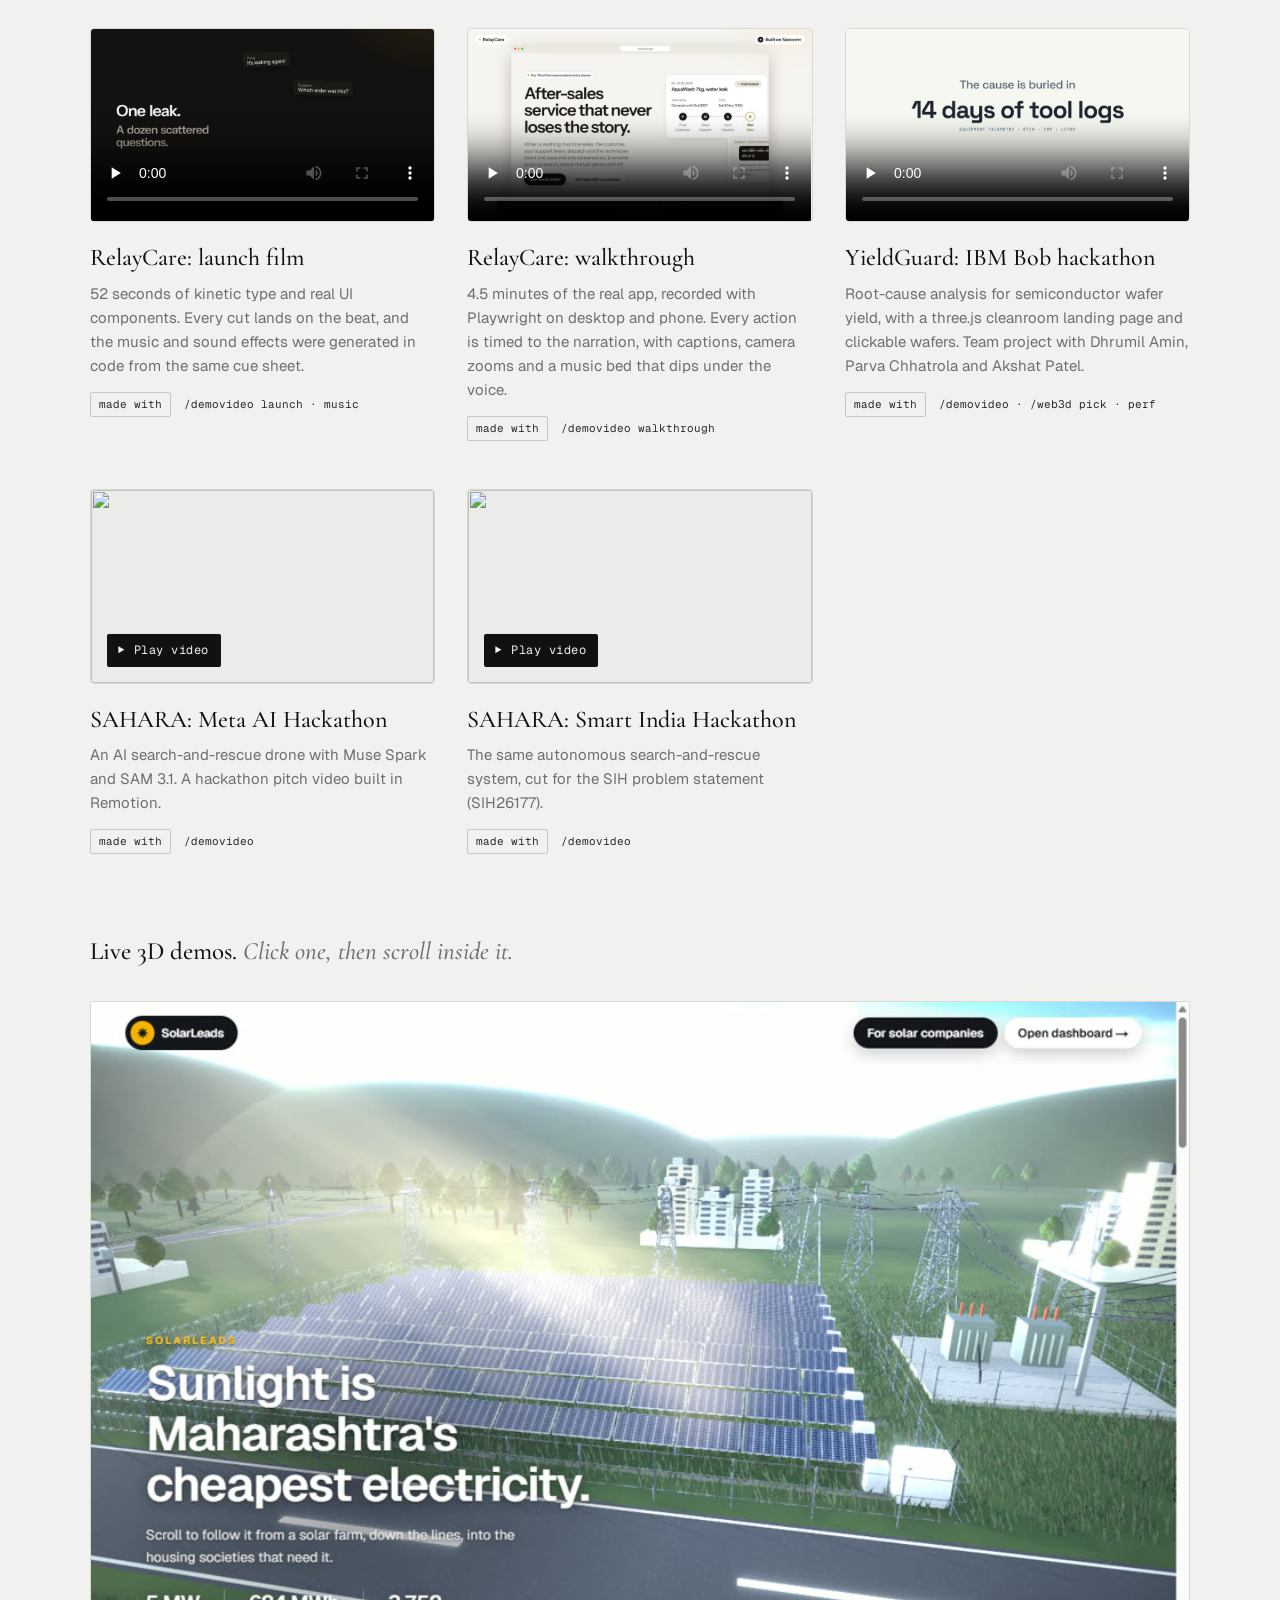
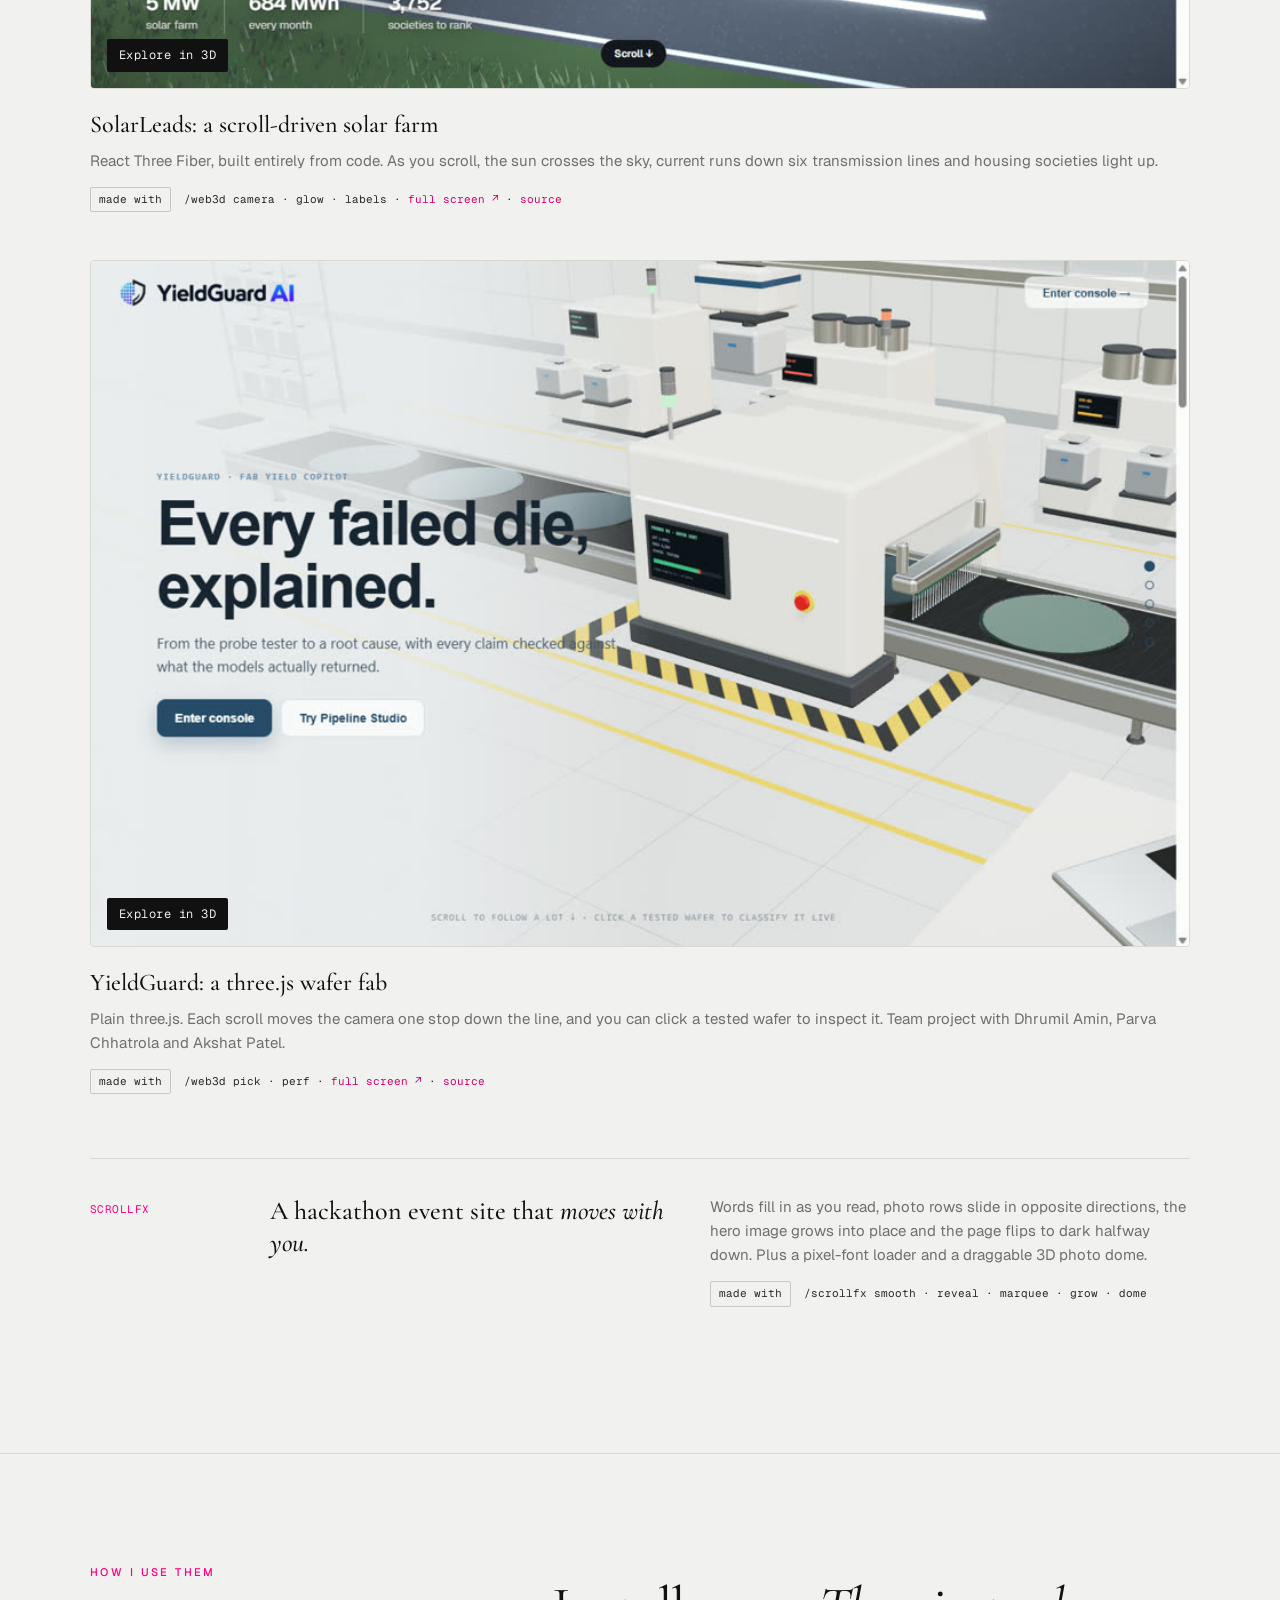
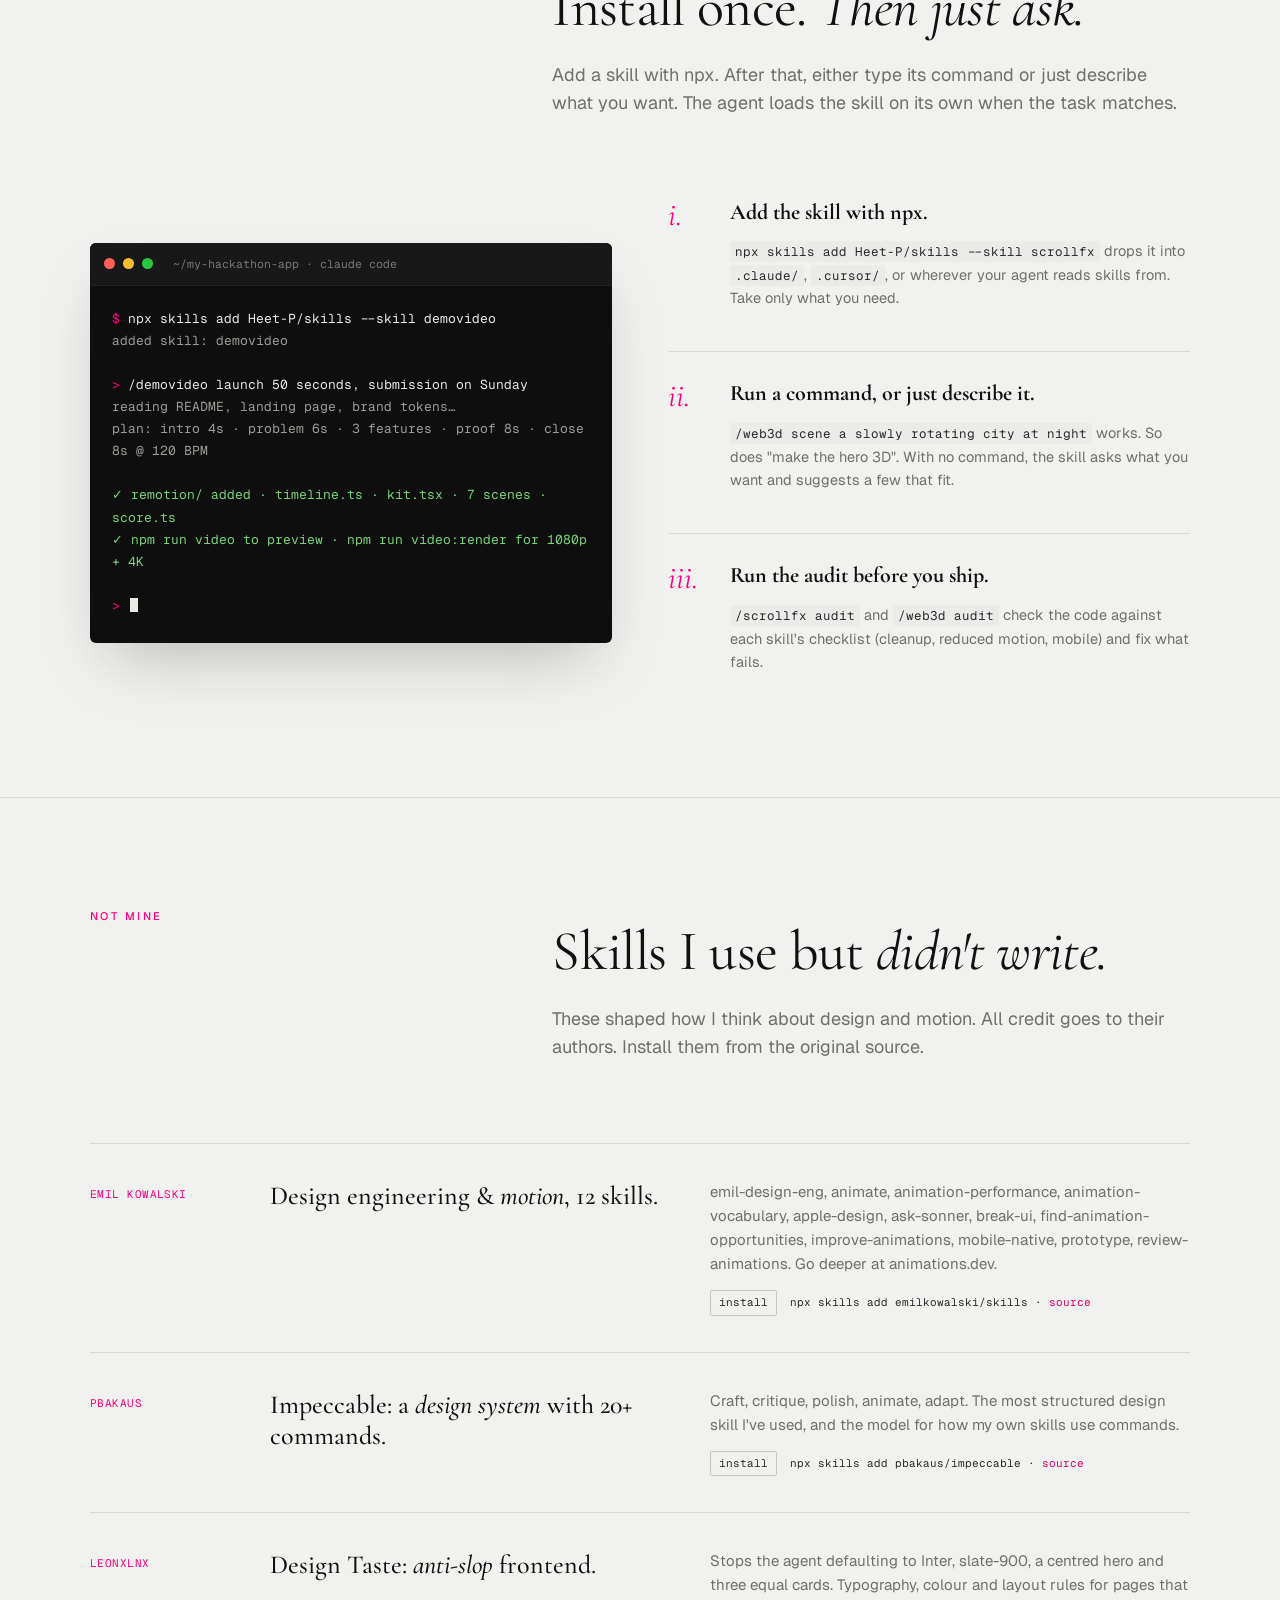
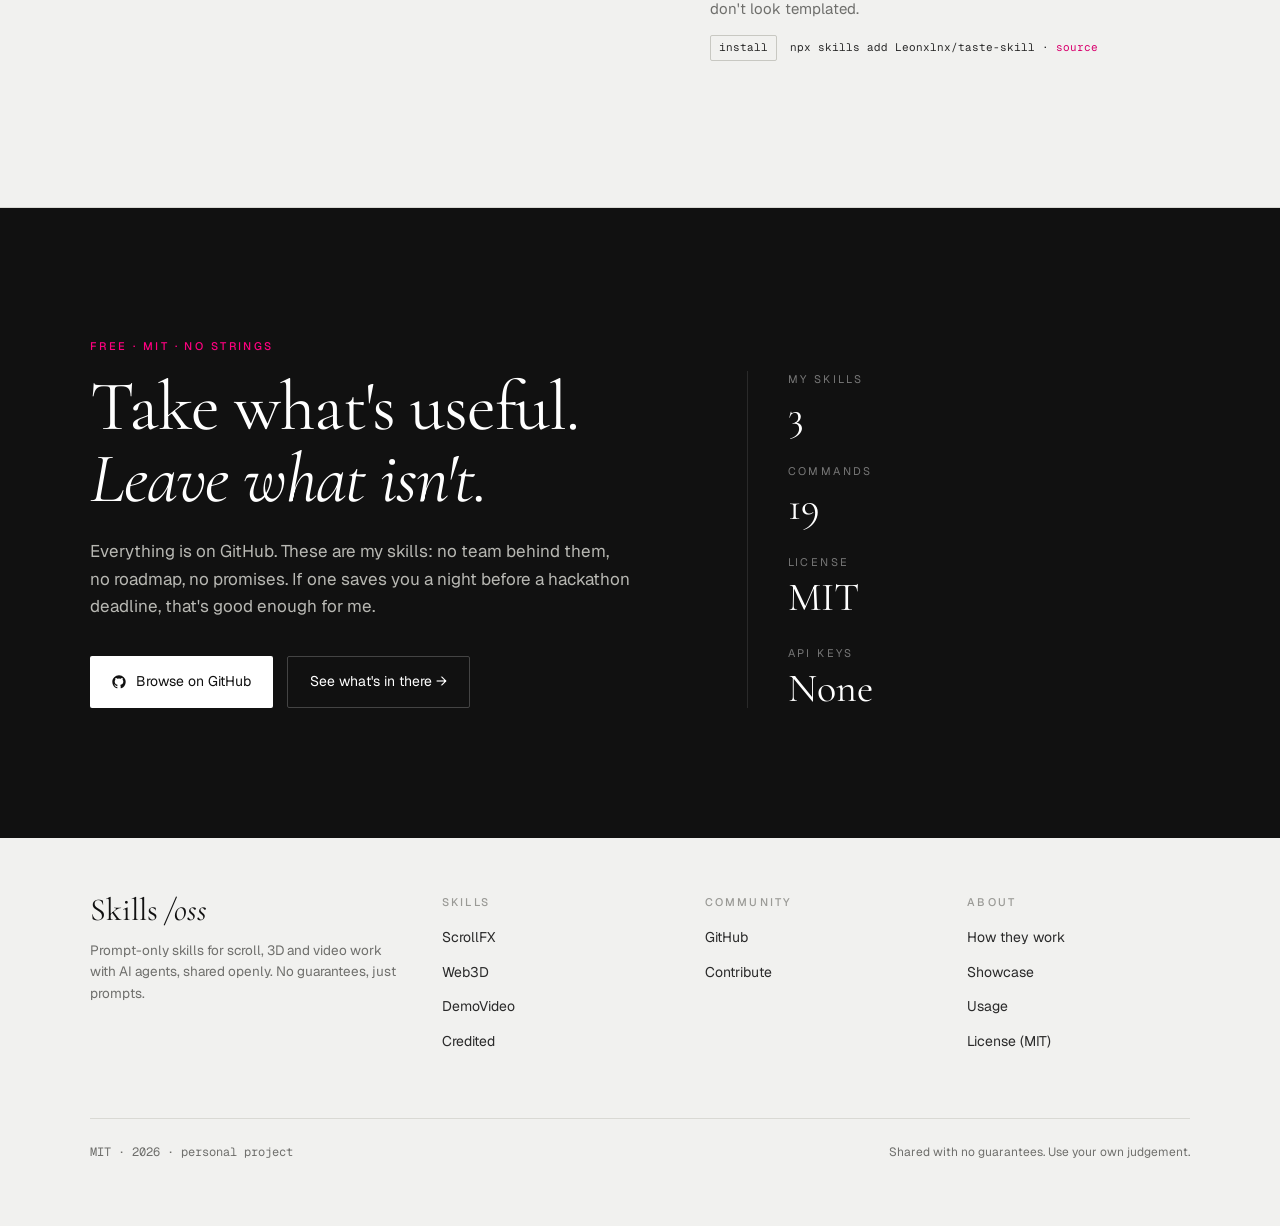
==== commit f7e6fa24: "v1.0.0: scrollfx, web3d and demovideo skills, live 3D demos Replace the security, scalability and le" ====
--- a/index.html
+++ b/index.html
@@ -6,7 +6,7 @@
   <meta name="viewport" content="width=device-width, initial-scale=1" />
   <title>AgentSkills by @Heet-P</title>
   <link rel="icon" type="image/png" href="icon.png">
-  <meta name="description" content="A personal collection of AI coding skills I've built up over time. They've helped me catch real bugs. No guarantees — but maybe they'll help you too." />
+  <meta name="description" content="Prompt-only skills for AI coding agents: scroll-driven sites, 3D websites and hackathon demo videos. Learned from real builds. Drop into any project, run with a slash command." />
   <link rel="preconnect" href="https://fonts.googleapis.com">
   <link rel="preconnect" href="https://fonts.gstatic.com" crossorigin>
   <link
@@ -31,10 +31,10 @@
         <span class="brand-name">Skills<span style="color: var(--muted-2); font-style: italic;">/oss</span></span>
       </a>
       <nav class="nav-links">
-        <a href="#what">What</a>
-        <a href="#categories">Categories</a>
-        <a href="#scenarios">Scenarios</a>
+        <a href="#skills">Skills</a>
+        <a href="#showcase">Showcase</a>
         <a href="#use">Use</a>
+        <a href="#credited">Credits</a>
         <button class="theme-toggle" id="theme-toggle" aria-label="Toggle dark mode">
           <svg class="icon-moon" width="15" height="15" viewBox="0 0 24 24" fill="none" stroke="currentColor"
             stroke-width="2" stroke-linecap="round" stroke-linejoin="round" aria-hidden="true">
@@ -71,10 +71,12 @@
       <div class="container">
         <div class="hero-grid">
           <div>
-            <div class="eyebrow">Personal collection &nbsp;·&nbsp; MIT Licensed &nbsp;·&nbsp; No guarantees</div>
-            <h1>Skills I use when coding with <em>AI agents.</em> Shared in case they help you too.</h1>
+            <div class="eyebrow">Personal collection &nbsp;·&nbsp; Prompts only &nbsp;·&nbsp; MIT Licensed</div>
+            <h1>Skills I use to build <em>scroll, 3D and video</em> stuff with AI agents.</h1>
             <p class="hero-sub">
-              These are my personal collection of skills that I use which have given me some good results over the time and I am just doing this so that they may be useful to someone else out there like me. They in no way guarantee any protection but they can help you get there.
+              Every scroll site, 3D landing page and hackathon video below was built by prompting an AI agent.
+              These skills are what I learned doing it, written down so the agent gets it right the first time.
+              No SDK, no API keys. Add one to any project and type a slash command.
             </p>
             <div class="hero-actions">
               <a class="btn btn-primary" href="https://github.com/Heet-P/skills" target="_blank" rel="noopener">
@@ -84,7 +86,7 @@
                 </svg>
                 Browse the repository
               </a>
-              <a class="btn btn-ghost" href="#categories">View skills →</a>
+              <a class="btn btn-ghost" href="#showcase">See what they made →</a>
             </div>
           </div>
 
@@ -132,7 +134,7 @@
               </div>
               <div class="meta-row">
                 <span class="meta-k">Skills</span>
-                <span class="meta-v">6 <small>specialized tools</small></span>
+                <span class="meta-v">3 <small>mine · 15 credited</small></span>
               </div>
               <div class="meta-row">
                 <span class="meta-k">Compatible with</span>
@@ -156,14 +158,13 @@
       <div class="container">
         <div class="sec-head">
           <div class="label">
-            <div class="eyebrow">Why I made these</div>
+            <div class="eyebrow">How they work</div>
           </div>
           <div>
-            <h2 class="sec-title">AI writes the <em>happy path.</em> I kept getting burned by the <em>rest.</em></h2>
+            <h2 class="sec-title">Just prompts. <em>Commands inside.</em></h2>
             <p class="sec-lede">
-              I noticed my AI agent was great at making things work — and pretty bad at thinking
-              about what happens when they don't. These skills are my attempt to close that gap.
-              They're not a silver bullet, but they've made me a more careful builder.
+              A skill is a Markdown file your agent reads when it's relevant. Mine come with commands,
+              so you ask for exactly the piece you want instead of explaining it from scratch.
             </p>
           </div>
         </div>
@@ -171,54 +172,49 @@
         <div class="problem-grid">
           <div class="problem-cell">
             <div class="problem-num">01</div>
-            <h3 class="problem-h">I kept getting generic, shallow reviews.</h3>
+            <h3 class="problem-h">Add it to any project.</h3>
             <p class="problem-p">
-              A security-focused prompt gives you different thinking than a reliability one.
-              I wrote separate skills for each domain so the agent could switch mental models
-              rather than give me the same surface-level checks every time.
+              One <code>npx</code> line copies a folder of Markdown into your project. Nothing to import,
+              no keys, no account. Delete the folder and it's gone.
             </p>
           </div>
           <div class="problem-cell">
             <div class="problem-num">02</div>
-            <h3 class="problem-h">The agent trusted its own code too much.</h3>
+            <h3 class="problem-h">Type the command you need.</h3>
             <p class="problem-p">
-              These skills ask it to re-read its own output with a more critical eye —
-              like a second reviewer who's actively looking for what could go wrong,
-              not just confirming what's there.
+              <code>/scrollfx smooth</code> sets up smooth scroll for the whole site. <code>/web3d camera</code>
+              makes the camera fly as you scroll. <code>/demovideo launch</code> plans and builds a launch film.
             </p>
           </div>
           <div class="problem-cell">
             <div class="problem-num">03</div>
-            <h3 class="problem-h">The bugs were always at the edges.</h3>
+            <h3 class="problem-h">Learned from real builds.</h3>
             <p class="problem-p">
-              Race conditions, missing retries, unsigned webhooks. The stuff that
-              doesn't show up in happy-path tests. I kept hitting the same patterns,
-              so I wrote them down as things to always check.
-            </p>
-          </div>
-        </div>
-      </div>
-    </section>
-
-    <!-- CATEGORIES -->
-    <section id="categories">
+              Each rule is something that broke or looked off in one of my projects:
+              leaked scroll triggers, 3D scenes that melted laptops, music that drifted off the cuts.
+            </p>
+          </div>
+        </div>
+      </div>
+    </section>
+
+    <!-- SKILLS -->
+    <section id="skills">
       <div class="container">
         <div class="sec-head">
           <div class="label">
-            <div class="eyebrow">The collection</div>
+            <div class="eyebrow">My skills</div>
           </div>
           <div>
-            <h2 class="sec-title">Six key areas. <em>Six specialized skills</em> I actually use.</h2>
+            <h2 class="sec-title">Three skills. <em>Scroll, 3D, video.</em></h2>
             <p class="sec-lede">
-              Each skill is a plain Markdown file — just paste it into your agent's context
-              when the domain is relevant. None of them guarantee anything, but they give
-              the agent a better starting point than a blank slate.
+              Pick a skill to see its commands. The button copies its install line.
             </p>
           </div>
         </div>
 
         <div class="cats" id="cats">
-          <div class="cat-list" role="tablist" aria-label="Skill categories" id="cat-list">
+          <div class="cat-list" role="tablist" aria-label="Skills" id="cat-list">
             <!-- filled by JS -->
           </div>
           <div class="cat-detail" id="cat-detail">
@@ -228,120 +224,118 @@
       </div>
     </section>
 
-    <!-- PRINCIPLES -->
-    <section id="principles">
+    <!-- SHOWCASE -->
+    <section id="showcase">
       <div class="container">
         <div class="sec-head">
           <div class="label">
-            <div class="eyebrow">What I keep coming back to</div>
+            <div class="eyebrow">Made with these</div>
           </div>
           <div>
-            <h2 class="sec-title">Things I remind myself — and the agent — <em>every time.</em></h2>
+            <h2 class="sec-title">Hackathon videos, <em>all made in code.</em></h2>
             <p class="sec-lede">
-              These aren't rules handed down from on high. They're just patterns I've
-              found myself thinking about repeatedly, so I baked them into the skills.
-            </p>
-          </div>
-        </div>
-
-        <div class="principles">
-          <div class="pr">
-            <p class="pr-q">"Think like a real security engineer, not a tutorial."</p>
-            <p class="pr-d">Reason about the system as an attacker would. Assume credentials leak,
-              tokens get replayed, and inputs are crafted, not typed.</p>
-          </div>
-          <div class="pr">
-            <p class="pr-q">"Test sad paths, not just happy paths."</p>
-            <p class="pr-d">Every new function deserves at least three failure tests:
-              wrong input, missing dependency, partial success. The happy path is the easy one.</p>
-          </div>
-          <div class="pr">
-            <p class="pr-q">"Never trust the browser as a security boundary."</p>
-            <p class="pr-d">Client validation is UX. Server validation is the contract.
-              Authorisation is checked on every read, every write, every join.</p>
-          </div>
-          <div class="pr">
-            <p class="pr-q">"Production-grade means recoverable, not perfect."</p>
-            <p class="pr-d">Assume something will break. Skills emphasise observability,
-              graceful degradation, and reversible deploys over heroic correctness.</p>
-          </div>
-        </div>
-      </div>
-    </section>
-
-    <!-- SCENARIOS -->
-    <section id="scenarios">
-      <div class="container">
-        <div class="sec-head">
-          <div class="label">
-            <div class="eyebrow">Real things I've caught</div>
-          </div>
-          <div>
-            <h2 class="sec-title">Issues that <em>would have shipped</em> without a second look.</h2>
-            <p class="sec-lede">
-              A few examples of the kinds of things these skills have helped surface
-              in my own work. Not because the agent is careless — but because it
-              needed a more specific lens to look through.
-            </p>
-          </div>
-        </div>
-
-        <div class="scenarios">
+              Every video here was built in Remotion by prompting an agent, the way <code>demovideo</code> describes.
+              No video editor was opened.
+            </p>
+          </div>
+        </div>
+
+        <div class="shows">
+          <article class="show">
+            <video controls preload="none" poster="videos/relaycare-launch-1080p.jpg" aria-label="RelayCare launch film">
+              <source src="videos/relaycare-launch-1080p.mp4" type="video/mp4">
+            </video>
+            <h3 class="show-h">RelayCare: launch film</h3>
+            <p class="show-p">52 seconds of kinetic type and real UI components. Every cut lands on the beat, and the
+              music and sound effects were generated in code from the same cue sheet.</p>
+            <div class="scn-foot"><span class="pill">made with</span> /demovideo launch · music</div>
+          </article>
+
+          <article class="show">
+            <video controls preload="none" poster="videos/relaycare-walkthrough.jpg" aria-label="RelayCare product walkthrough">
+              <source src="videos/relaycare-walkthrough.mp4" type="video/mp4">
+            </video>
+            <h3 class="show-h">RelayCare: walkthrough</h3>
+            <p class="show-p">4.5 minutes of the real app, recorded with Playwright on desktop and phone. Every action is
+              timed to the narration, with captions, camera zooms and a music bed that dips under the voice.</p>
+            <div class="scn-foot"><span class="pill">made with</span> /demovideo walkthrough</div>
+          </article>
+
+          <article class="show">
+            <video controls preload="none" poster="videos/yieldguard.jpg" aria-label="YieldGuard hackathon video">
+              <source src="videos/yieldguard.mp4" type="video/mp4">
+            </video>
+            <h3 class="show-h">YieldGuard: IBM Bob hackathon</h3>
+            <p class="show-p">Root-cause analysis for semiconductor wafer yield, with a three.js cleanroom landing page
+              and clickable wafers. Team project with Dhrumil Amin, Parva Chhatrola and Akshat Patel.</p>
+            <div class="scn-foot"><span class="pill">made with</span> /demovideo · /web3d pick · perf</div>
+          </article>
+
+          <article class="show">
+            <a class="yt" href="https://youtu.be/foh6WNTnbp0" data-id="foh6WNTnbp0" target="_blank" rel="noopener"
+              aria-label="Play SAHARA: Meta AI Hackathon video">
+              <img src="https://i.ytimg.com/vi/foh6WNTnbp0/hqdefault.jpg" alt="" loading="lazy" width="480" height="360">
+              <span class="load-pill" aria-hidden="true">▶ Play video</span>
+            </a>
+            <h3 class="show-h">SAHARA: Meta AI Hackathon</h3>
+            <p class="show-p">An AI search-and-rescue drone with Muse Spark and SAM 3.1. A hackathon pitch video built in
+              Remotion.</p>
+            <div class="scn-foot"><span class="pill">made with</span> /demovideo</div>
+          </article>
+
+          <article class="show">
+            <a class="yt" href="https://www.youtube.com/watch?v=sk_WdN6rbXo" data-id="sk_WdN6rbXo" target="_blank"
+              rel="noopener" aria-label="Play SAHARA: Smart India Hackathon video">
+              <img src="https://i.ytimg.com/vi/sk_WdN6rbXo/hqdefault.jpg" alt="" loading="lazy" width="480" height="360">
+              <span class="load-pill" aria-hidden="true">▶ Play video</span>
+            </a>
+            <h3 class="show-h">SAHARA: Smart India Hackathon</h3>
+            <p class="show-p">The same autonomous search-and-rescue system, cut for the SIH problem statement (SIH26177).</p>
+            <div class="scn-foot"><span class="pill">made with</span> /demovideo</div>
+          </article>
+        </div>
+
+        <h3 class="show-group">Live 3D demos. <em>Click one, then scroll inside it.</em></h3>
+        <div class="shows shows-wide">
+          <article class="show">
+            <div class="live-box">
+              <a class="live" data-title="SolarLeads 3D demo" href="demos/solarleads/" target="_blank" rel="noopener" aria-label="Load the SolarLeads 3D demo">
+                <img src="demos/solarleads.jpg" alt="" loading="lazy" width="960" height="600">
+                <span class="load-pill" aria-hidden="true">Explore in 3D</span>
+              </a>
+            </div>
+            <h3 class="show-h">SolarLeads: a scroll-driven solar farm</h3>
+            <p class="show-p">React Three Fiber, built entirely from code. As you scroll, the sun crosses the sky, current runs
+              down six transmission lines and housing societies light up.</p>
+            <div class="scn-foot"><span class="pill">made with</span> /web3d camera · glow · labels ·
+              <a class="fs" href="demos/solarleads/" target="_blank" rel="noopener">full screen ↗</a> ·
+              <a href="https://github.com/Heet-P/SGP-II" target="_blank" rel="noopener">source</a></div>
+          </article>
+
+          <article class="show">
+            <div class="live-box">
+              <a class="live" data-title="YieldGuard 3D demo" href="demos/yieldguard/" target="_blank" rel="noopener" aria-label="Load the YieldGuard 3D demo">
+                <img src="demos/yieldguard.jpg" alt="" loading="lazy" width="960" height="600">
+                <span class="load-pill" aria-hidden="true">Explore in 3D</span>
+              </a>
+            </div>
+            <h3 class="show-h">YieldGuard: a three.js wafer fab</h3>
+            <p class="show-p">Plain three.js. Each scroll moves the camera one stop down the line, and you can click a tested
+              wafer to inspect it. Team project with Dhrumil Amin, Parva Chhatrola and Akshat Patel.</p>
+            <div class="scn-foot"><span class="pill">made with</span> /web3d pick · perf ·
+              <a class="fs" href="demos/yieldguard/" target="_blank" rel="noopener">full screen ↗</a> ·
+              <a href="https://github.com/Parva-28/bob-ai-hackathon-DuckDuckGo" target="_blank" rel="noopener">source</a></div>
+          </article>
+        </div>
+
+        <div class="scenarios" style="margin-top: 64px;">
           <article class="scn">
-            <div class="scn-tag">SEC-014</div>
-            <h3 class="scn-h">IDOR hiding behind a UUID.</h3>
+            <div class="scn-tag">SCROLLFX</div>
+            <h3 class="scn-h">A hackathon event site that <em>moves with you.</em></h3>
             <div class="scn-body">
-              The agent shipped <strong>GET&nbsp;/invoices/:id</strong> using a UUID and assumed
-              "unguessable" was equivalent to "authorised". The Security Audit skill
-              re-reads every route and flags any handler that loads a resource
-              without checking it belongs to the calling tenant.
-              <div class="scn-foot"><span class="pill">caught by</span> security-audit · authz-review</div>
-            </div>
-          </article>
-
-          <article class="scn">
-            <div class="scn-tag">REL-022</div>
-            <h3 class="scn-h">Retry storms on a transient 5xx.</h3>
-            <div class="scn-body">
-              A naive <strong>retry: 5</strong> with no backoff and no jitter turned a 30-second
-              upstream blip into a self-inflicted DDoS. The Reliability skill expects
-              exponential backoff, a circuit breaker, and an explicit budget on every
-              outbound call.
-              <div class="scn-foot"><span class="pill">caught by</span> reliability · sre-readiness</div>
-            </div>
-          </article>
-
-          <article class="scn">
-            <div class="scn-tag">SCALE-007</div>
-            <h3 class="scn-h">N+1 dressed up as "clean code."</h3>
-            <div class="scn-body">
-              A list endpoint mapped over results and called <strong>user.org.plan</strong> inside the
-              loop — fine on the seed database, lethal on a real one. The Scalability
-              skill instruments every list handler with an expected-query-count budget.
-              <div class="scn-foot"><span class="pill">caught by</span> scalability · db-readiness</div>
-            </div>
-          </article>
-
-          <article class="scn">
-            <div class="scn-tag">PAY-003</div>
-            <h3 class="scn-h">Webhook trusted without signature verification.</h3>
-            <div class="scn-body">
-              A payment webhook was parsed and credited without checking the provider's
-              HMAC signature. The Payments &amp; Fraud skill refuses to consider a webhook
-              "handled" until the signature is verified, the body is treated as raw bytes,
-              and the event ID is checked for replay.
-              <div class="scn-foot"><span class="pill">caught by</span> payments-fraud · webhooks</div>
-            </div>
-          </article>
-
-          <article class="scn">
-            <div class="scn-tag">SUPPLY-011</div>
-            <h3 class="scn-h">A "small helper" with 412 transitive dependencies.</h3>
-            <div class="scn-body">
-              The agent added a single utility import that pulled in a deprecated maintainer's
-              package graph. The Dependency &amp; Supply Chain skill checks every new dependency
-              against age, maintainer count, install scripts and known advisory feeds.
-              <div class="scn-foot"><span class="pill">caught by</span> supply-chain · dep-audit</div>
+              Words fill in as you read, photo rows slide in opposite directions, the hero image grows into place
+              and the page flips to dark halfway down. Plus a pixel-font loader and a draggable 3D photo dome.
+              <div class="scn-foot"><span class="pill">made with</span> /scrollfx smooth · reveal · marquee · grow · dome</div>
             </div>
           </article>
         </div>
@@ -356,11 +350,10 @@
             <div class="eyebrow">How I use them</div>
           </div>
           <div>
-            <h2 class="sec-title">Drop one in when it's relevant. <em>That's it.</em></h2>
+            <h2 class="sec-title">Install once. <em>Then just ask.</em></h2>
             <p class="sec-lede">
-              Install using npx commands — no SDK, no account. I usually load
-              a skill right before a focused review, or keep a couple in my system
-              prompt when I'm working in a sensitive area.
+              Add a skill with npx. After that, either type its command or just describe what you want.
+              The agent loads the skill on its own when the task matches.
             </p>
           </div>
         </div>
@@ -369,24 +362,20 @@
           <div class="terminal" aria-hidden="true">
             <div class="term-bar">
               <span class="d"></span><span class="d"></span><span class="d"></span>
-              <span class="tt">~/myapp · claude code</span>
+              <span class="tt">~/my-hackathon-app · claude code</span>
             </div>
             <div class="term-body">
-              <div><span class="pp">$</span> <span class="cmd">npx skills add Heet-P/skills --skill security-audit</span>
-              </div>
-              <div class="out"> added skill: security-audit</div>
+              <div><span class="pp">$</span> <span class="cmd">npx skills add Heet-P/skills --skill demovideo</span></div>
+              <div class="out"> added skill: demovideo</div>
               <br />
-              <div><span class="pp">$</span> <span class="cmd">claude --skill security-audit "review the auth changes in
-                  this PR"</span></div>
-              <div class="out"> loading skill: security-audit/SKILL.md (4.2k tokens)</div>
-              <div class="out"> scanning: src/auth/* · src/api/middleware/*</div>
+              <div><span class="pp">&gt;</span> <span class="cmd">/demovideo launch 50 seconds, submission on Sunday</span></div>
+              <div class="out"> reading README, landing page, brand tokens…</div>
+              <div class="out"> plan: intro 4s · problem 6s · 3 features · proof 8s · close 8s @ 120 BPM</div>
               <br />
-              <div class="warn"> ⚠ src/api/invoices.ts:42 — resource loaded without tenant scope check</div>
-              <div class="warn"> ⚠ src/auth/session.ts:88 — session token compared with == (timing leak)</div>
-              <div class="err"> ✗ src/api/webhooks.ts:14 — webhook handler does not verify signature</div>
-              <div class="ok"> ✓ 3 findings · suggested patches written to .claude/review.md</div>
+              <div class="ok"> ✓ remotion/ added · timeline.ts · kit.tsx · 7 scenes · score.ts</div>
+              <div class="ok"> ✓ npm run video to preview · npm run video:render for 1080p + 4K</div>
               <br />
-              <div><span class="pp">$</span> <span class="cursor"></span></div>
+              <div><span class="pp">&gt;</span> <span class="cursor"></span></div>
             </div>
           </div>
 
@@ -394,37 +383,86 @@
             <div class="ustep">
               <div class="ustep-n">i.</div>
               <div>
-                <h4 class="ustep-h">Add the skill using npx.</h4>
+                <h4 class="ustep-h">Add the skill with npx.</h4>
                 <p class="ustep-p">
-                  Use <code>npx skills add</code> to bring individual skills into <code>.claude/</code>,
-                  <code>.cursor/</code>, or wherever your agent reads prompts from.
-                  Take only what's useful to you.
+                  <code>npx skills add Heet-P/skills --skill scrollfx</code> drops it into <code>.claude/</code>,
+                  <code>.cursor/</code>, or wherever your agent reads skills from. Take only what you need.
                 </p>
               </div>
             </div>
             <div class="ustep">
               <div class="ustep-n">ii.</div>
               <div>
-                <h4 class="ustep-h">Load it when the domain is relevant.</h4>
+                <h4 class="ustep-h">Run a command, or just describe it.</h4>
                 <p class="ustep-p">
-                  I usually reach for a skill right before a focused pass — security
-                  before merging auth changes, reliability before a new async worker.
-                  Or drop it in your system prompt if you want it always on.
+                  <code>/web3d scene a slowly rotating city at night</code> works. So does
+                  "make the hero 3D". With no command, the skill asks what you want and suggests a few that fit.
                 </p>
               </div>
             </div>
             <div class="ustep">
               <div class="ustep-n">iii.</div>
               <div>
-                <h4 class="ustep-h">Adapt it to your context.</h4>
+                <h4 class="ustep-h">Run the audit before you ship.</h4>
                 <p class="ustep-p">
-                  These work best as starting points. Edit them, combine them, strip
-                  out the parts that don't fit your stack. If you find something
-                  that works better, I'd love to know.
+                  <code>/scrollfx audit</code> and <code>/web3d audit</code> check the code against each skill's
+                  checklist (cleanup, reduced motion, mobile) and fix what fails.
                 </p>
               </div>
             </div>
           </div>
+        </div>
+      </div>
+    </section>
+
+    <!-- CREDITED -->
+    <section id="credited">
+      <div class="container">
+        <div class="sec-head">
+          <div class="label">
+            <div class="eyebrow">Not mine</div>
+          </div>
+          <div>
+            <h2 class="sec-title">Skills I use but <em>didn't write.</em></h2>
+            <p class="sec-lede">
+              These shaped how I think about design and motion. All credit goes to their authors. Install them
+              from the original source.
+            </p>
+          </div>
+        </div>
+
+        <div class="scenarios">
+          <article class="scn">
+            <div class="scn-tag">EMIL KOWALSKI</div>
+            <h3 class="scn-h">Design engineering &amp; <em>motion</em>, 12 skills.</h3>
+            <div class="scn-body">
+              emil-design-eng, animate, animation-performance, animation-vocabulary, apple-design, ask-sonner,
+              break-ui, find-animation-opportunities, improve-animations, mobile-native, prototype, review-animations.
+              Go deeper at <a href="https://animations.dev/" target="_blank" rel="noopener">animations.dev</a>.
+              <div class="scn-foot"><span class="pill">install</span> npx skills add emilkowalski/skills ·
+                <a href="https://github.com/emilkowalski/skills" target="_blank" rel="noopener">source</a></div>
+            </div>
+          </article>
+          <article class="scn">
+            <div class="scn-tag">PBAKAUS</div>
+            <h3 class="scn-h">Impeccable: a <em>design system</em> with 20+ commands.</h3>
+            <div class="scn-body">
+              Craft, critique, polish, animate, adapt. The most structured design skill I've used, and the model
+              for how my own skills use commands.
+              <div class="scn-foot"><span class="pill">install</span> npx skills add pbakaus/impeccable ·
+                <a href="https://github.com/pbakaus/impeccable" target="_blank" rel="noopener">source</a></div>
+            </div>
+          </article>
+          <article class="scn">
+            <div class="scn-tag">LEONXLNX</div>
+            <h3 class="scn-h">Design Taste: <em>anti-slop</em> frontend.</h3>
+            <div class="scn-body">
+              Stops the agent defaulting to Inter, slate-900, a centred hero and three equal cards. Typography,
+              colour and layout rules for pages that don't look templated.
+              <div class="scn-foot"><span class="pill">install</span> npx skills add Leonxlnx/taste-skill ·
+                <a href="https://github.com/Leonxlnx/taste-skill" target="_blank" rel="noopener">source</a></div>
+            </div>
+          </article>
         </div>
       </div>
     </section>
@@ -436,9 +474,8 @@
           <div class="eyebrow">Free · MIT · No strings</div>
           <h2>Take what's useful. <em>Leave what isn't.</em></h2>
           <p>
-            Everything is on GitHub. These are my skills — no team behind them,
-            no roadmap, no promises. If something here saves you from a bad deploy
-            or a security headache, that's good enough for me.
+            Everything is on GitHub. These are my skills: no team behind them, no roadmap, no promises.
+            If one saves you a night before a hackathon deadline, that's good enough for me.
           </p>
           <div class="cta-actions">
             <a class="btn btn-primary" href="https://github.com/Heet-P/skills" target="_blank" rel="noopener">
@@ -453,19 +490,19 @@
         </div>
         <div class="cta-stats">
           <div class="cta-stat">
-            <div class="k">Skills</div>
-            <div class="v">6</div>
+            <div class="k">My skills</div>
+            <div class="v">3</div>
           </div>
           <div class="cta-stat">
-            <div class="k">Focus Areas</div>
-            <div class="v">6</div>
+            <div class="k">Commands</div>
+            <div class="v">19</div>
           </div>
           <div class="cta-stat">
             <div class="k">License</div>
             <div class="v">MIT</div>
           </div>
           <div class="cta-stat">
-            <div class="k">Guarantee</div>
+            <div class="k">API keys</div>
             <div class="v">None</div>
           </div>
         </div>
@@ -479,40 +516,38 @@
       <div class="ft">
         <div>
           <div class="ft-brand">Skills <em>/oss</em></div>
-          <p>My personal collection of AI coding skills, shared openly. They've helped me —
-            maybe they'll help you too. No guarantees, just prompts.</p>
+          <p>Prompt-only skills for scroll, 3D and video work with AI agents, shared openly.
+            No guarantees, just prompts.</p>
         </div>
         <div>
-          <h4>Library</h4>
+          <h4>Skills</h4>
           <ul>
-            <li><a href="#categories">All skills</a></li>
-            <li><a href="#categories">Security</a></li>
-            <li><a href="#categories">Reliability</a></li>
-            <li><a href="#categories">Scalability</a></li>
+            <li><a href="#skills">ScrollFX</a></li>
+            <li><a href="#skills">Web3D</a></li>
+            <li><a href="#skills">DemoVideo</a></li>
+            <li><a href="#credited">Credited</a></li>
           </ul>
         </div>
         <div>
           <h4>Community</h4>
           <ul>
             <li><a href="https://github.com/Heet-P/skills">GitHub</a></li>
-            <li><a href="https://github.com/Heet-P/skills">Discussions</a></li>
             <li><a href="https://github.com/Heet-P/skills">Contribute</a></li>
-            <li><a href="https://github.com/Heet-P/skills">Changelog</a></li>
           </ul>
         </div>
         <div>
           <h4>About</h4>
           <ul>
-            <li><a href="#what">Why skills</a></li>
-            <li><a href="#principles">Principles</a></li>
-            <li><a href="#scenarios">Scenarios</a></li>
+            <li><a href="#what">How they work</a></li>
+            <li><a href="#showcase">Showcase</a></li>
+            <li><a href="#use">Usage</a></li>
             <li><a href="https://github.com/Heet-P/skills">License (MIT)</a></li>
           </ul>
         </div>
       </div>
       <div class="ft-bot">
         <div class="l">MIT · 2026 · personal project</div>
-        <div>Shared with no guarantees — use your own judgement.</div>
+        <div>Shared with no guarantees. Use your own judgement.</div>
       </div>
     </div>
   </footer>
--- a/css/styles.css
+++ b/css/styles.css
@@ -1203,3 +1203,188 @@
     display: none;
   }
 }
+
+/* ---------- Skill commands (override: rows now lead with a slash command) ---------- */
+.cat-skill {
+  grid-template-columns: 184px 1fr auto;
+}
+
+.cat-skill-i {
+  font-size: 12px;
+  color: var(--ink-2);
+}
+
+.copy-btn {
+  max-width: 100%;
+  text-align: left;
+  overflow-wrap: anywhere;
+}
+
+.problem-p code,
+.sec-lede code {
+  font-family: var(--mono);
+  font-size: 0.875em;
+  color: var(--ink);
+}
+
+/* ---------- Showcase ---------- */
+.shows {
+  display: grid;
+  grid-template-columns: repeat(auto-fill, minmax(320px, 1fr));
+  gap: 48px 32px;
+}
+
+.show video,
+.show iframe,
+.show .yt {
+  display: block;
+  width: 100%;
+  aspect-ratio: 16 / 9;
+  border: 1px solid var(--rule);
+  border-radius: 4px;
+  background: var(--bg-2);
+}
+
+.show video {
+  object-fit: cover;
+}
+
+/* YouTube facade: thumbnail + play button until clicked */
+.show .yt {
+  position: relative;
+  overflow: hidden;
+}
+
+.show .yt img {
+  width: 100%;
+  height: 100%;
+  object-fit: cover;
+}
+
+/* Click-to-load label on video and demo posters, in the site's own mono style */
+.load-pill {
+  position: absolute;
+  left: 16px;
+  bottom: 16px;
+  font-family: var(--mono);
+  font-size: 12px;
+  line-height: 1.4;
+  letter-spacing: 0.04em;
+  padding: 8px 12px;
+  border-radius: 2px;
+  background: var(--ink);
+  color: var(--bg);
+  transition: background .2s ease, color .2s ease;
+}
+
+.show .yt:hover .load-pill,
+.show .yt:focus-visible .load-pill,
+.live:hover .load-pill,
+.live:focus-visible .load-pill {
+  background: var(--accent);
+  color: #fff;
+}
+
+.show-h {
+  font-family: var(--serif);
+  font-size: 24px;
+  line-height: 1.33;
+  font-weight: 500;
+  margin: 20px 0 8px;
+  color: var(--ink);
+}
+
+.show-p {
+  font-size: 15px;
+  line-height: 1.6;
+  color: var(--muted);
+  margin: 0;
+}
+
+.scn-foot a {
+  color: var(--accent-ink);
+}
+
+@media (max-width: 900px) {
+  .shows {
+    grid-template-columns: 1fr;
+  }
+
+  .cat-skill {
+    grid-template-columns: 1fr auto;
+    gap: 4px 16px;
+  }
+
+  .cat-skill-i {
+    grid-column: 1 / -1;
+  }
+}
+
+/* ---------- Live 3D demos ---------- */
+.show-group {
+  font-family: var(--serif);
+  font-size: 25px;
+  line-height: 1.4;
+  font-weight: 500;
+  color: var(--ink);
+  margin: 80px 0 32px;
+}
+
+.show-group em {
+  color: var(--muted);
+}
+
+.live-box {
+  position: relative;
+  aspect-ratio: 16 / 10;
+  overflow: hidden;
+  border: 1px solid var(--rule);
+  border-radius: 4px;
+  background: var(--bg-2);
+}
+
+.live-box .live,
+.live-box .live-frame {
+  position: absolute;
+  inset: 0;
+  width: 100%;
+  height: 100%;
+  border: 0;
+}
+
+.live-box .live {
+  z-index: 1;
+}
+
+.live-box .live img {
+  width: 100%;
+  height: 100%;
+  object-fit: cover;
+}
+
+/* Opened and loaded: drop the poster to reveal the live scene underneath */
+.live-box.is-open.is-loaded .live {
+  display: none;
+}
+
+/* Opened but still loading: the pill pulses instead of a spinner */
+.live-box.is-open:not(.is-loaded) .load-pill {
+  background: var(--accent);
+  color: #fff;
+  animation: pill-pulse 1.2s ease-in-out infinite;
+}
+
+@keyframes pill-pulse {
+  50% { opacity: 0.5; }
+}
+
+@media (prefers-reduced-motion: reduce) {
+  .live-box.is-open:not(.is-loaded) .load-pill {
+    animation: none;
+  }
+}
+
+/* Demos need a desktop-sized viewport inside the frame, so one per row */
+.shows-wide {
+  grid-template-columns: 1fr;
+}
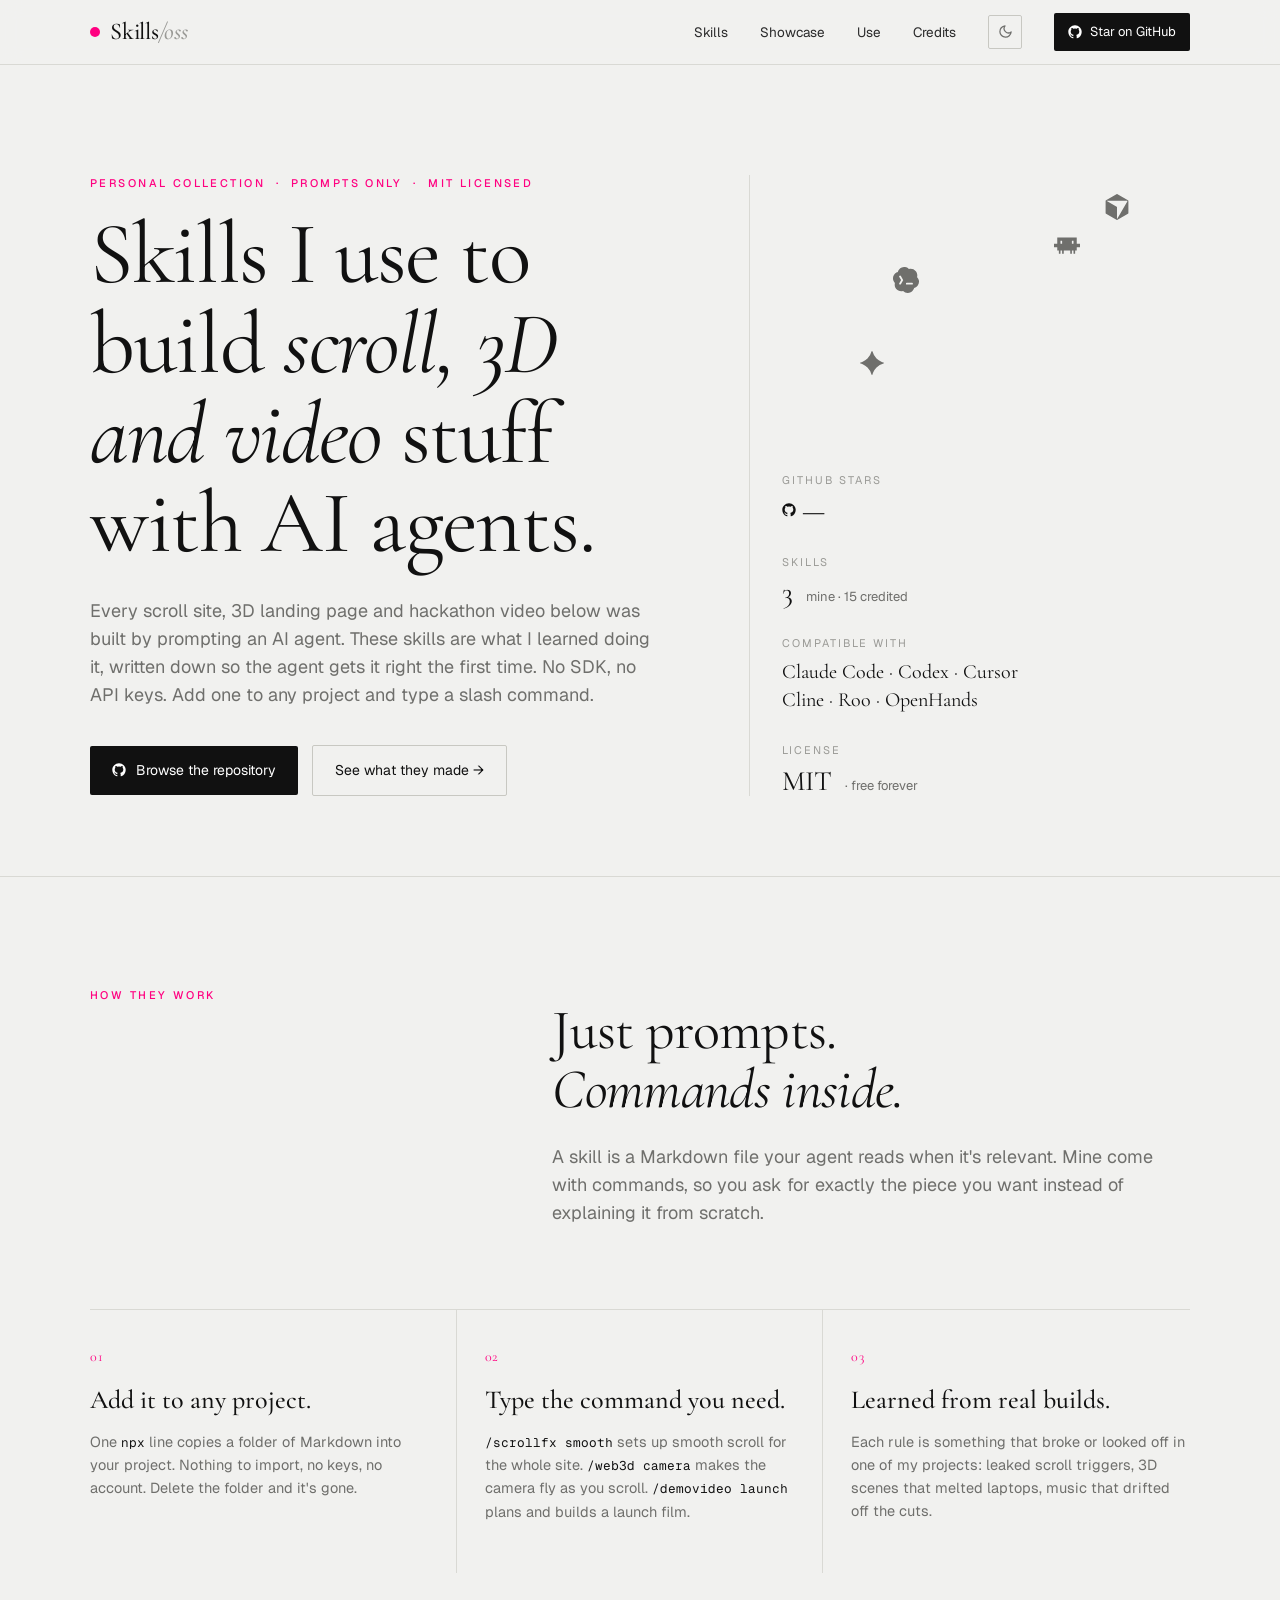
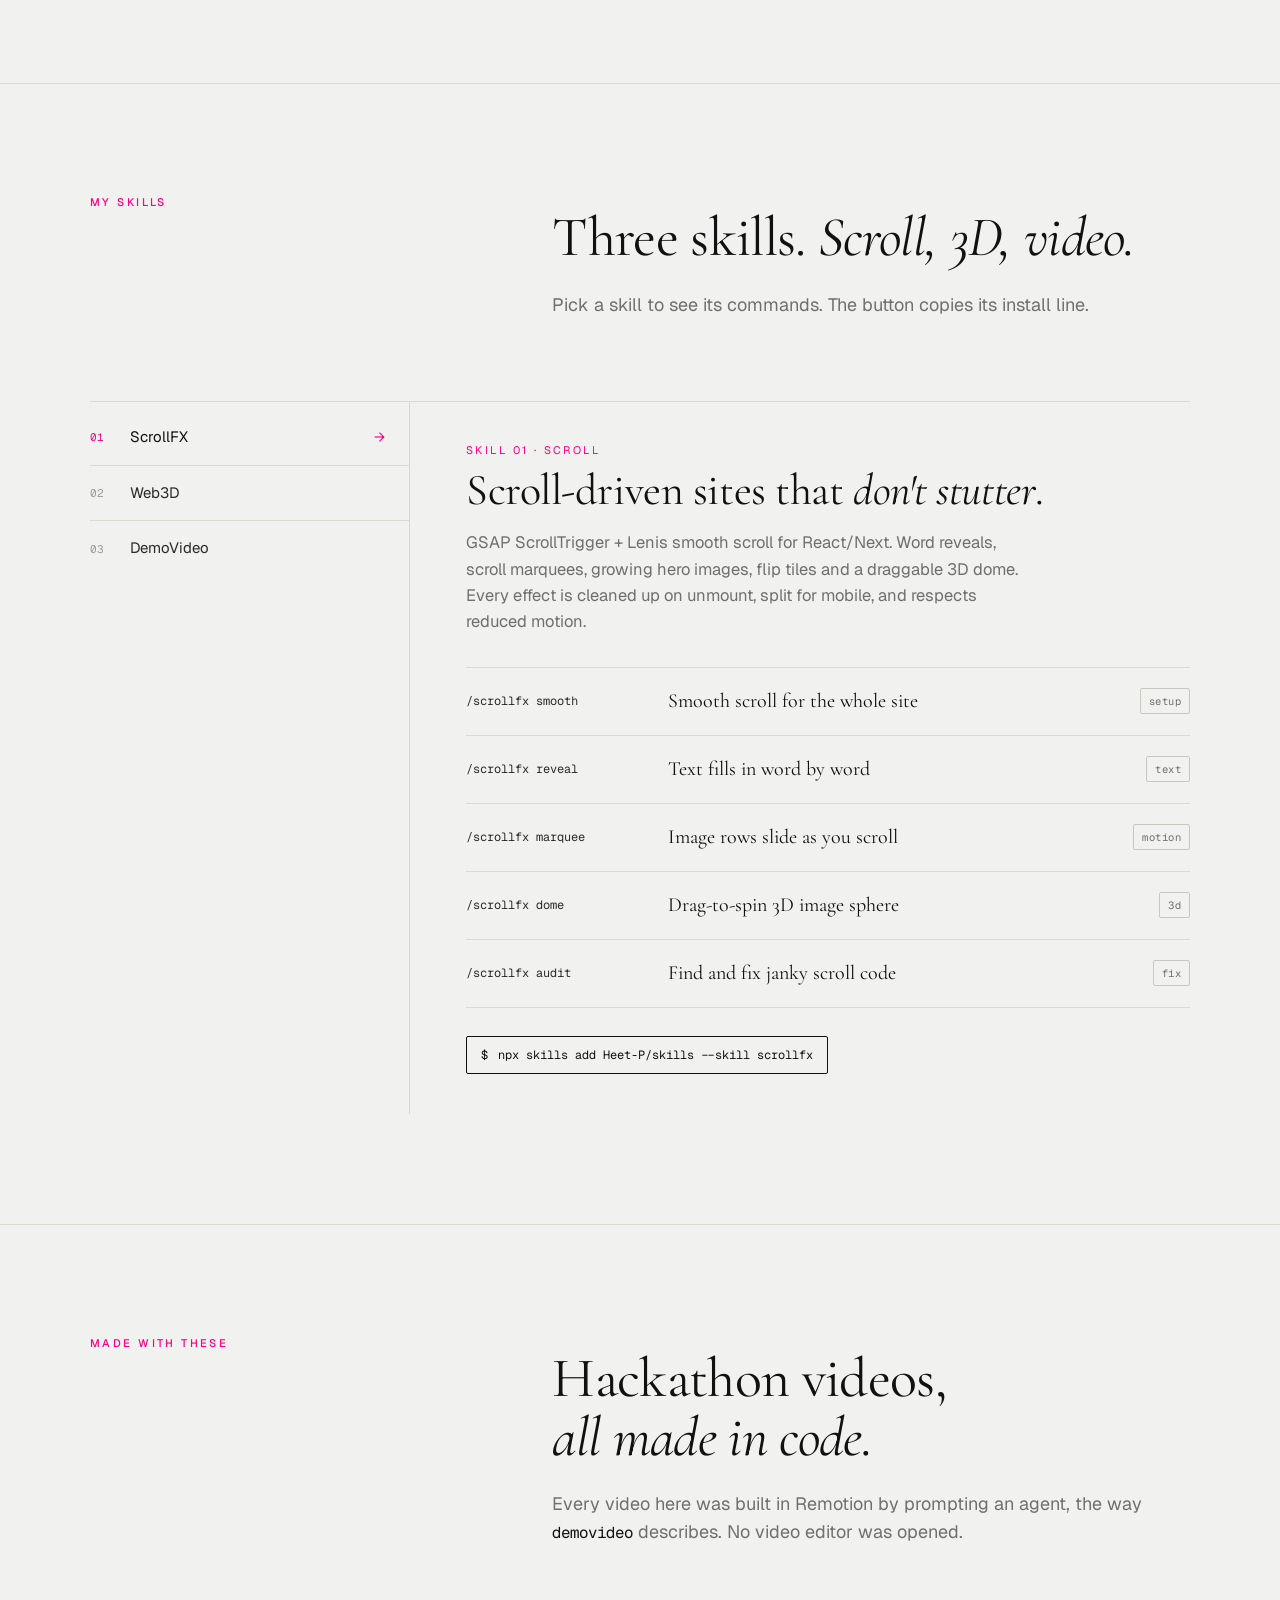
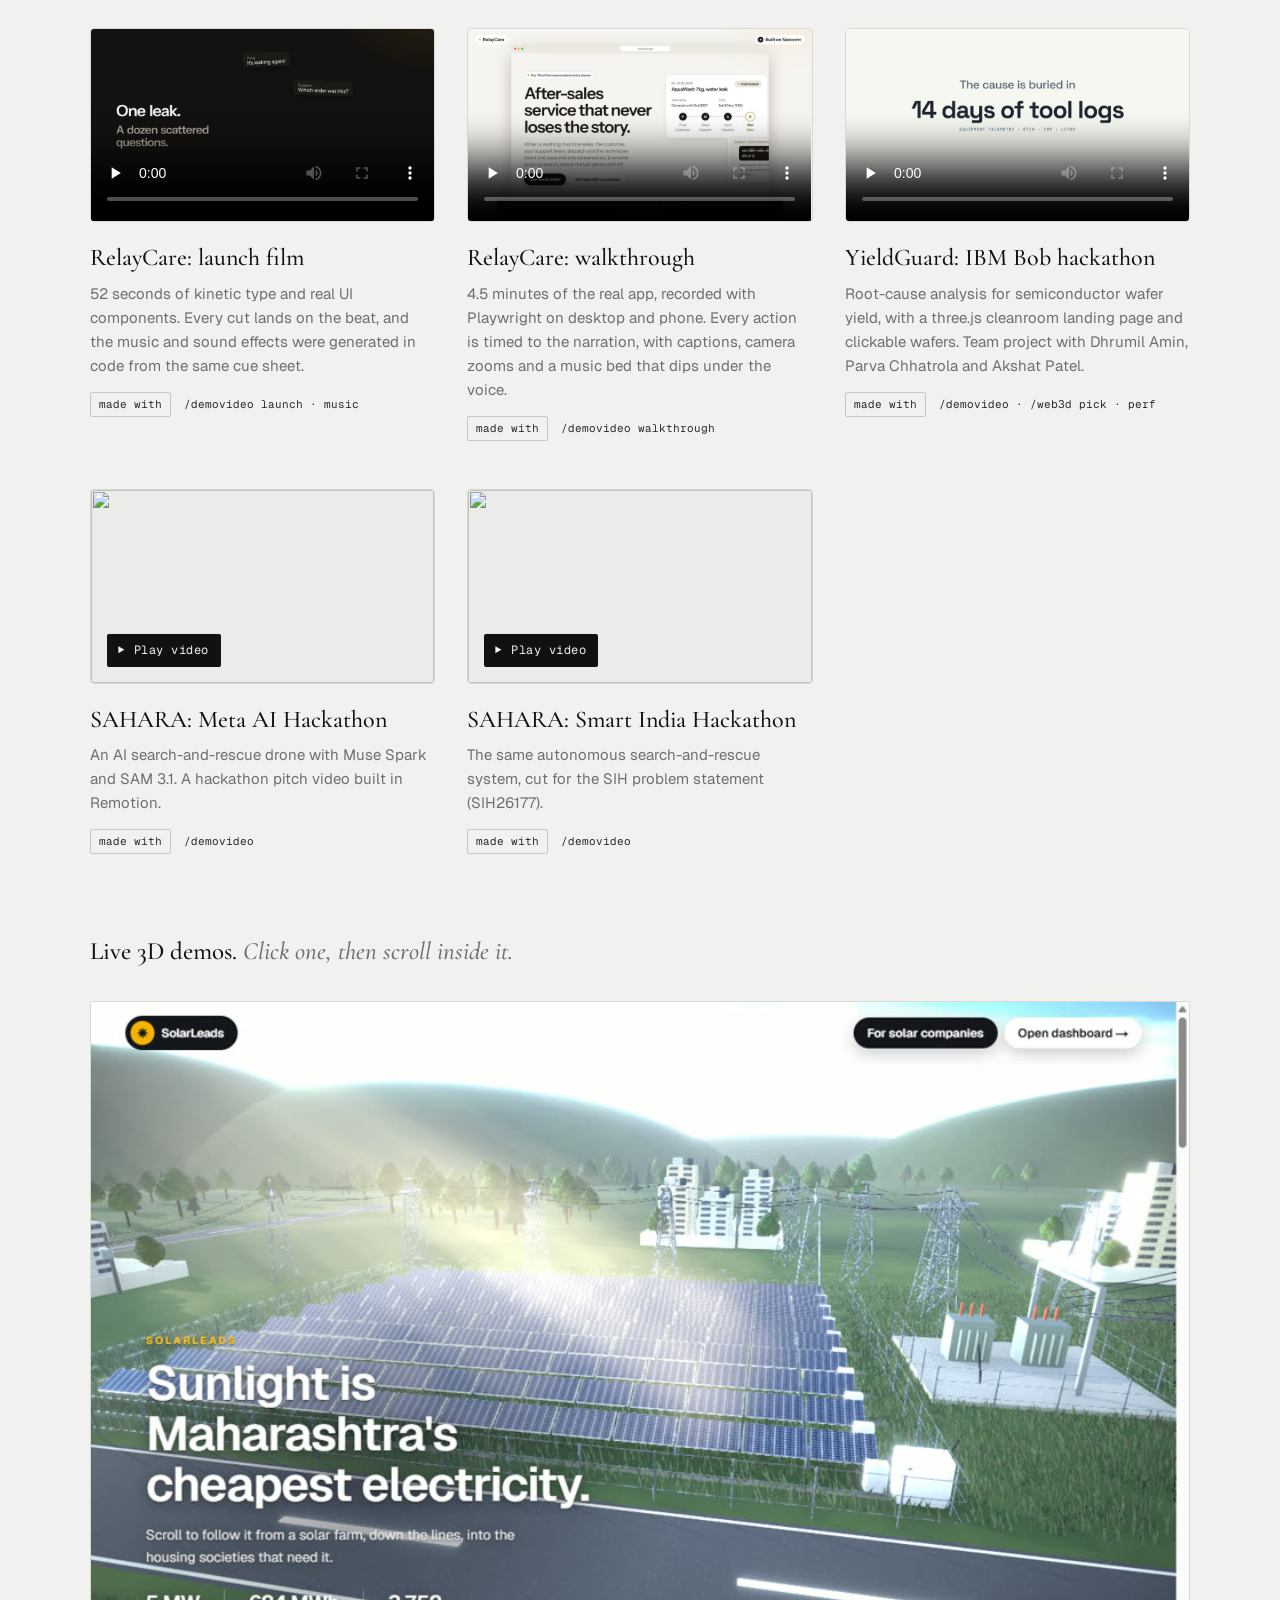
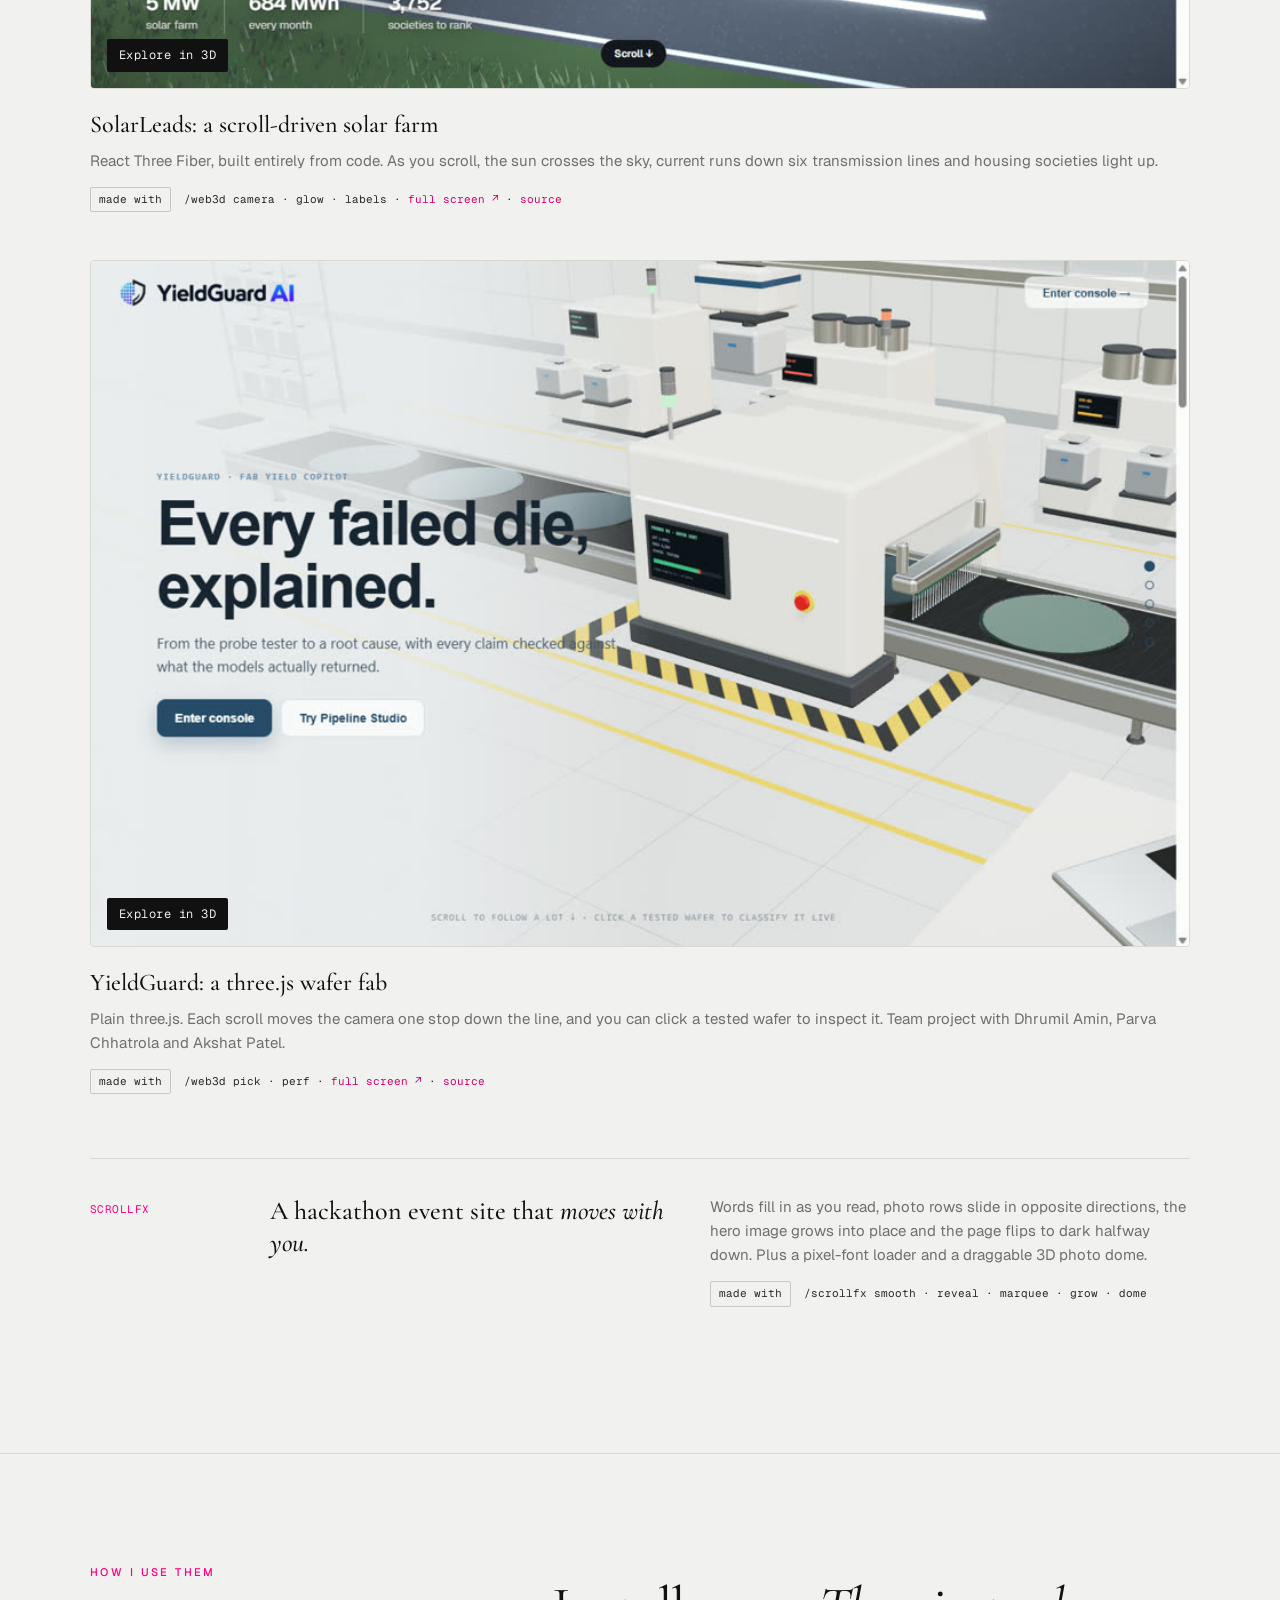
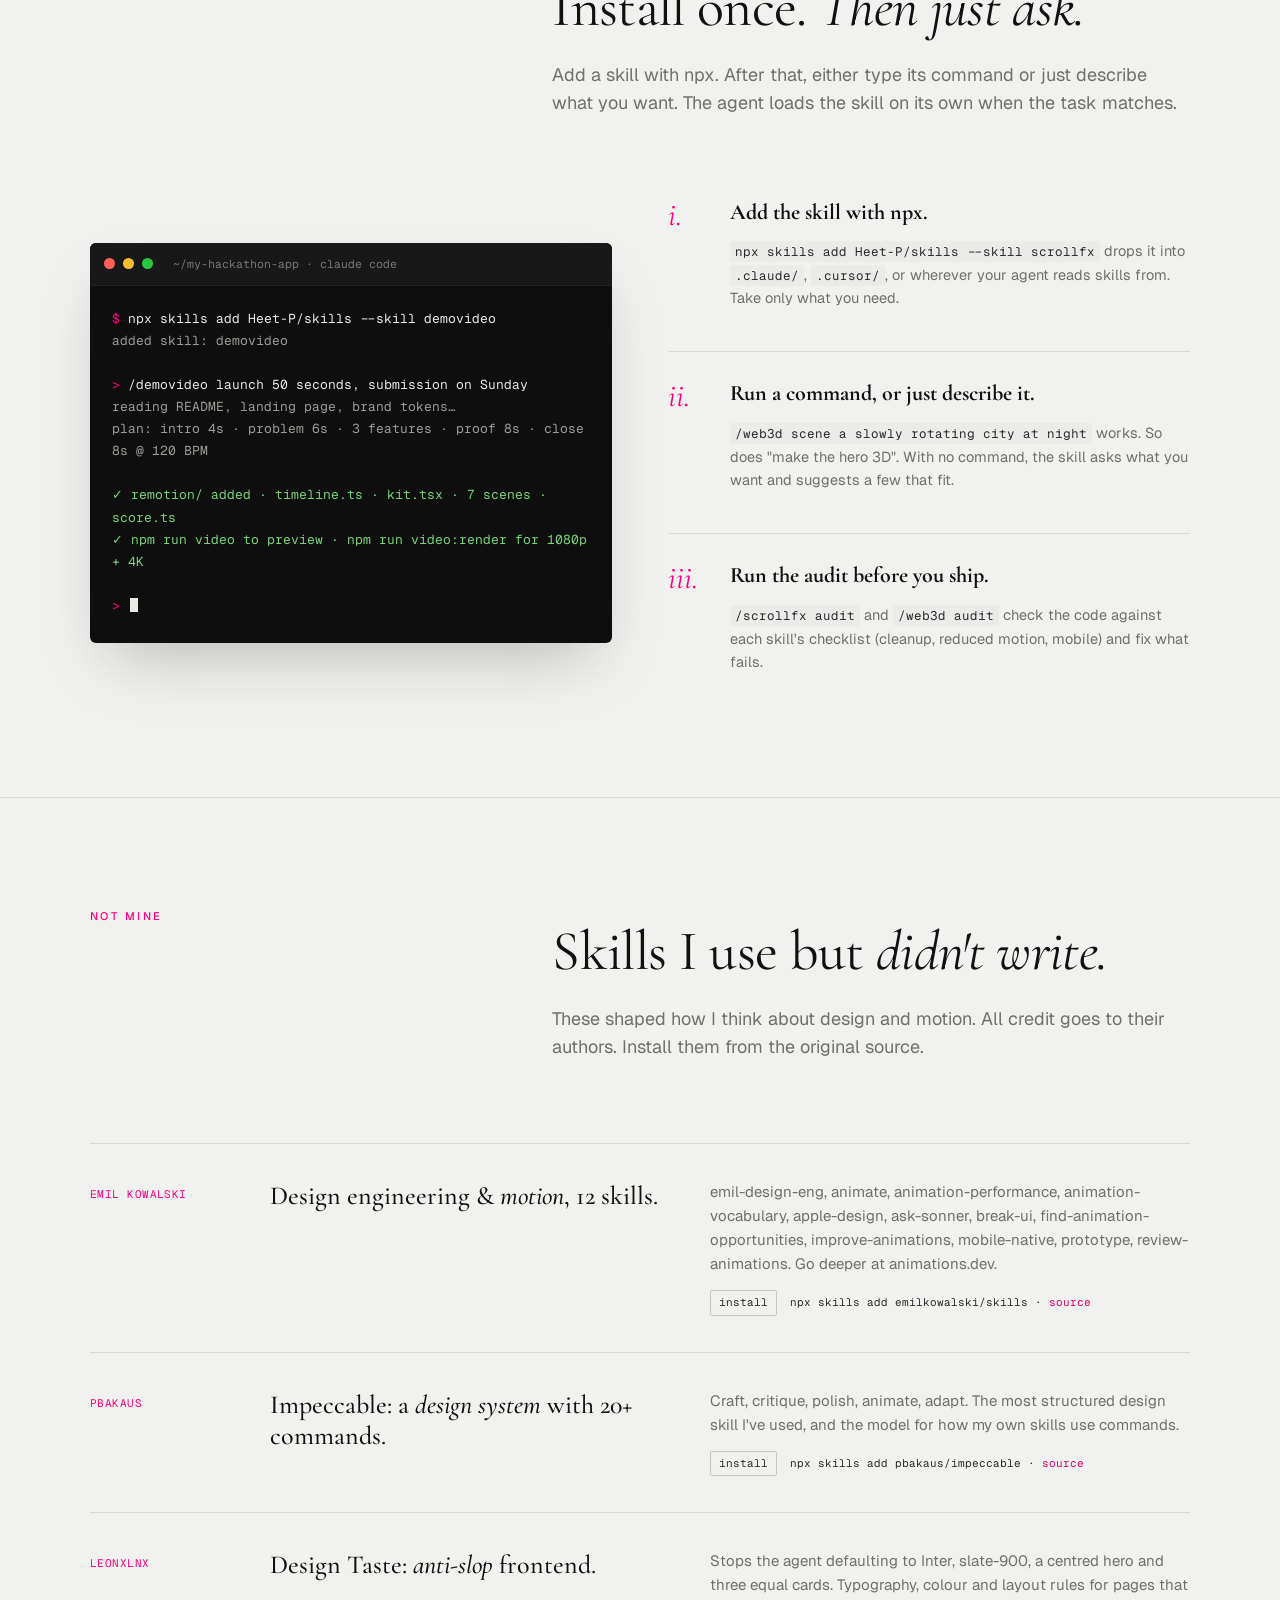
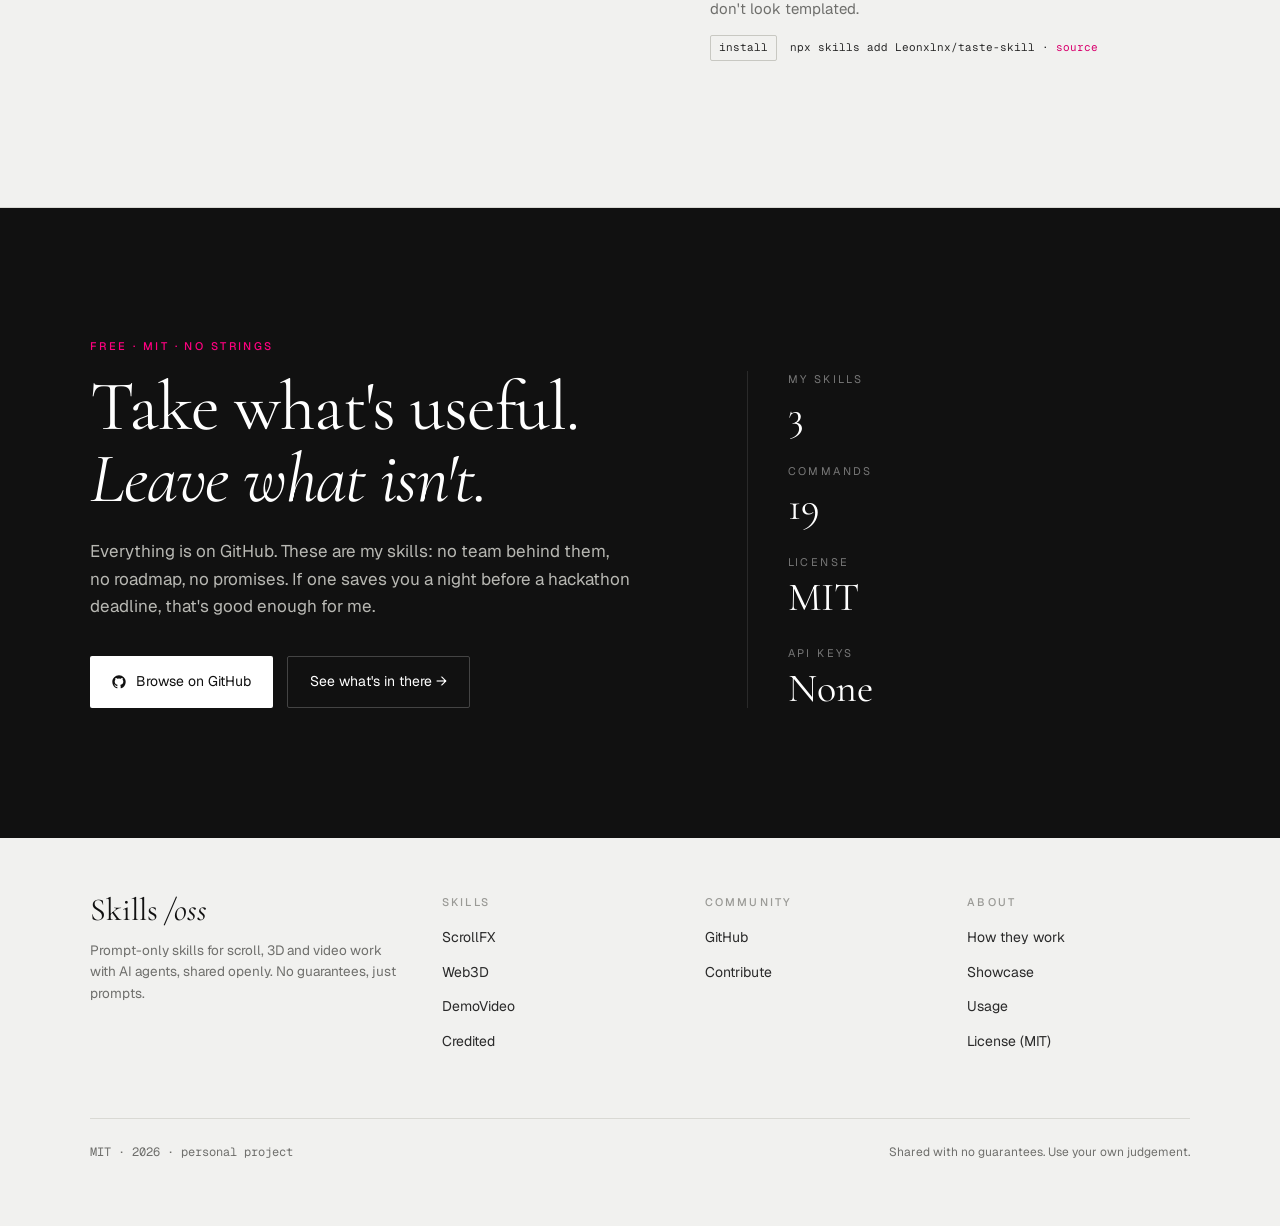
==== commit 52c0792e: "New social preview + Open Graph and Twitter card tags - images/og.jpg (1280x640, 97 KB) is the link-" ====
--- a/index.html
+++ b/index.html
@@ -7,6 +7,26 @@
   <title>AgentSkills by @Heet-P</title>
   <link rel="icon" type="image/png" href="icon.png">
   <meta name="description" content="Prompt-only skills for AI coding agents: scroll-driven sites, 3D websites and hackathon demo videos. Learned from real builds. Drop into any project, run with a slash command." />
+  <link rel="canonical" href="https://skills.heetp.tech/" />
+  <meta name="theme-color" content="#111110" />
+
+  <!-- Link previews (Slack, Discord, LinkedIn, X, iMessage...). Image URLs must be absolute. -->
+  <meta property="og:type" content="website" />
+  <meta property="og:site_name" content="Skills/oss" />
+  <meta property="og:url" content="https://skills.heetp.tech/" />
+  <meta property="og:title" content="Skills I use to build scroll, 3D and video stuff with AI agents" />
+  <meta property="og:description" content="Prompt-only skills for Claude Code, Cursor and Codex: scroll-driven sites, 3D websites and hackathon demo videos. One npx command, live demos inside." />
+  <meta property="og:image" content="https://skills.heetp.tech/images/og.jpg" />
+  <meta property="og:image:type" content="image/jpeg" />
+  <meta property="og:image:width" content="1280" />
+  <meta property="og:image:height" content="640" />
+  <meta property="og:image:alt" content="Skills/oss: Skills I use to build scroll, 3D and video stuff with AI agents." />
+  <meta name="twitter:card" content="summary_large_image" />
+  <meta name="twitter:title" content="Skills I use to build scroll, 3D and video stuff with AI agents" />
+  <meta name="twitter:description" content="Prompt-only skills for Claude Code, Cursor and Codex: scroll-driven sites, 3D websites and hackathon demo videos." />
+  <meta name="twitter:image" content="https://skills.heetp.tech/images/og.jpg" />
+  <meta name="twitter:image:alt" content="Skills/oss: Skills I use to build scroll, 3D and video stuff with AI agents." />
+
   <link rel="preconnect" href="https://fonts.googleapis.com">
   <link rel="preconnect" href="https://fonts.gstatic.com" crossorigin>
   <link
